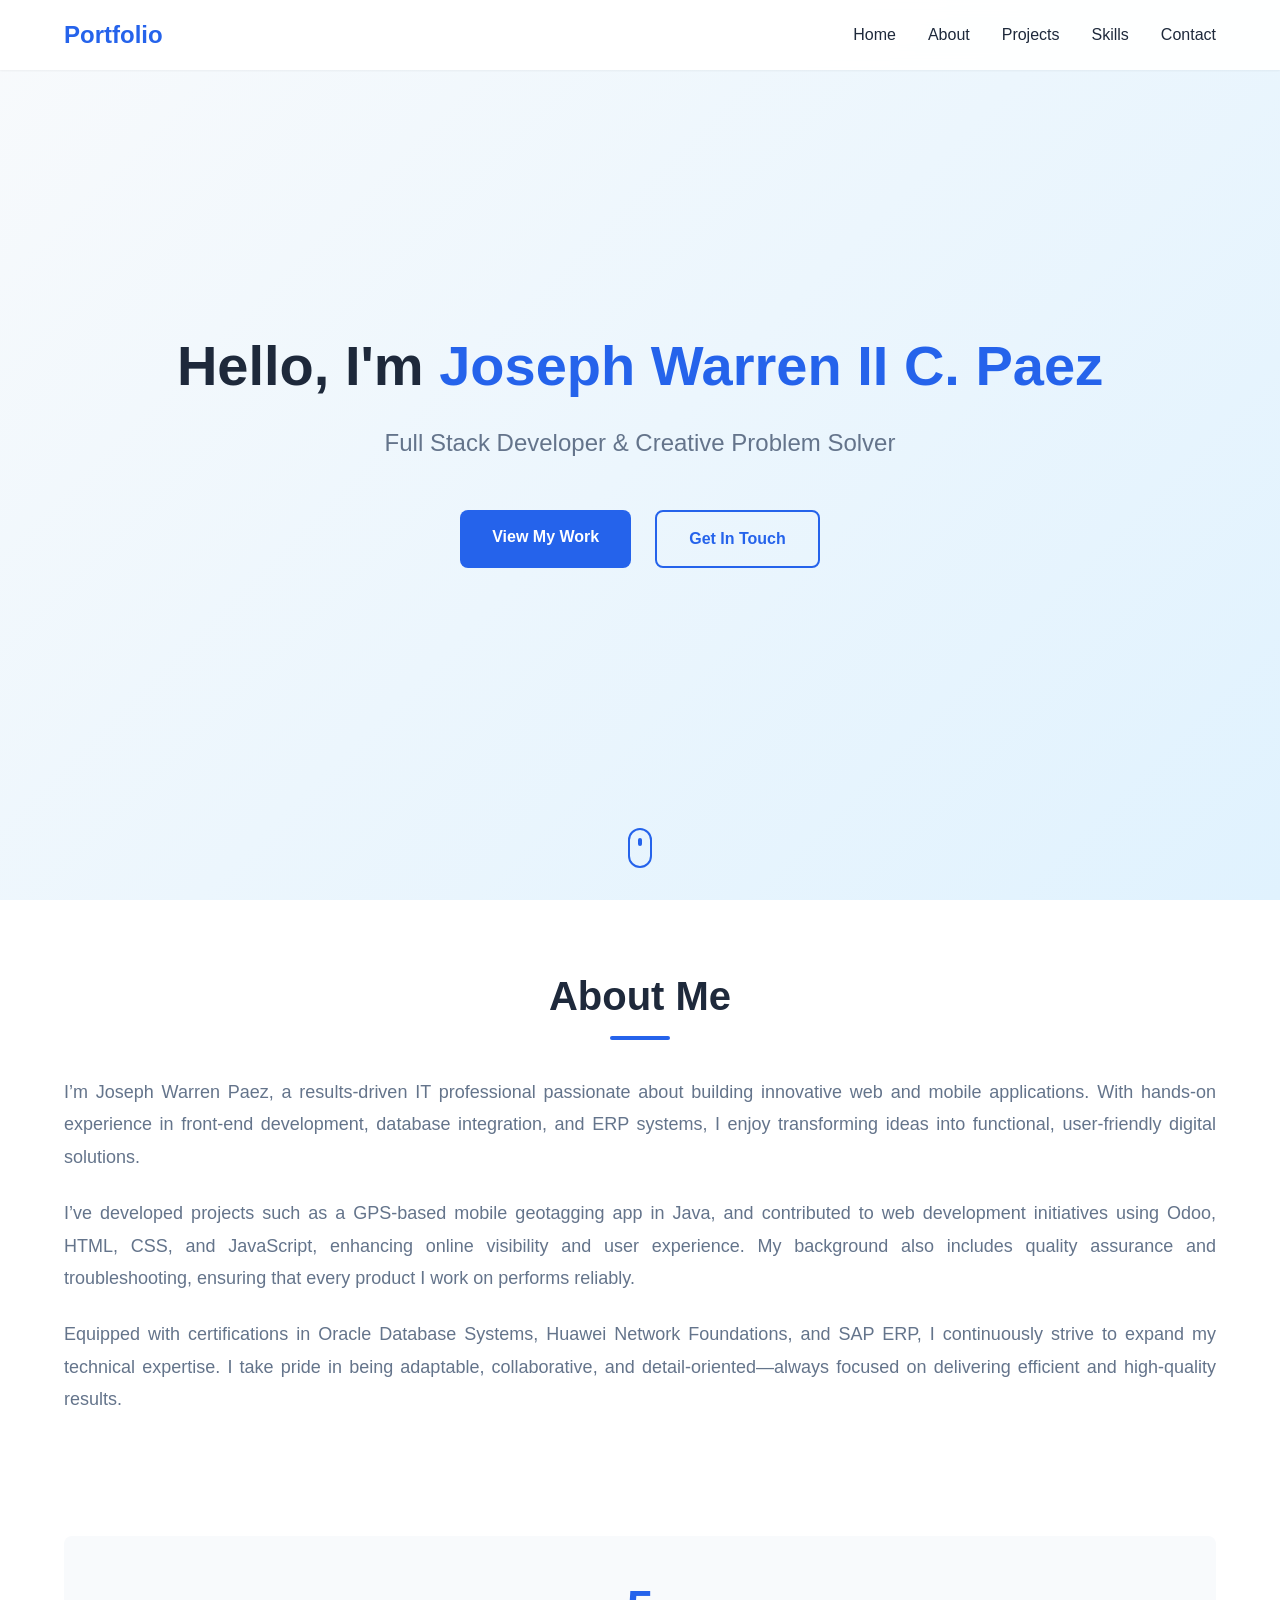
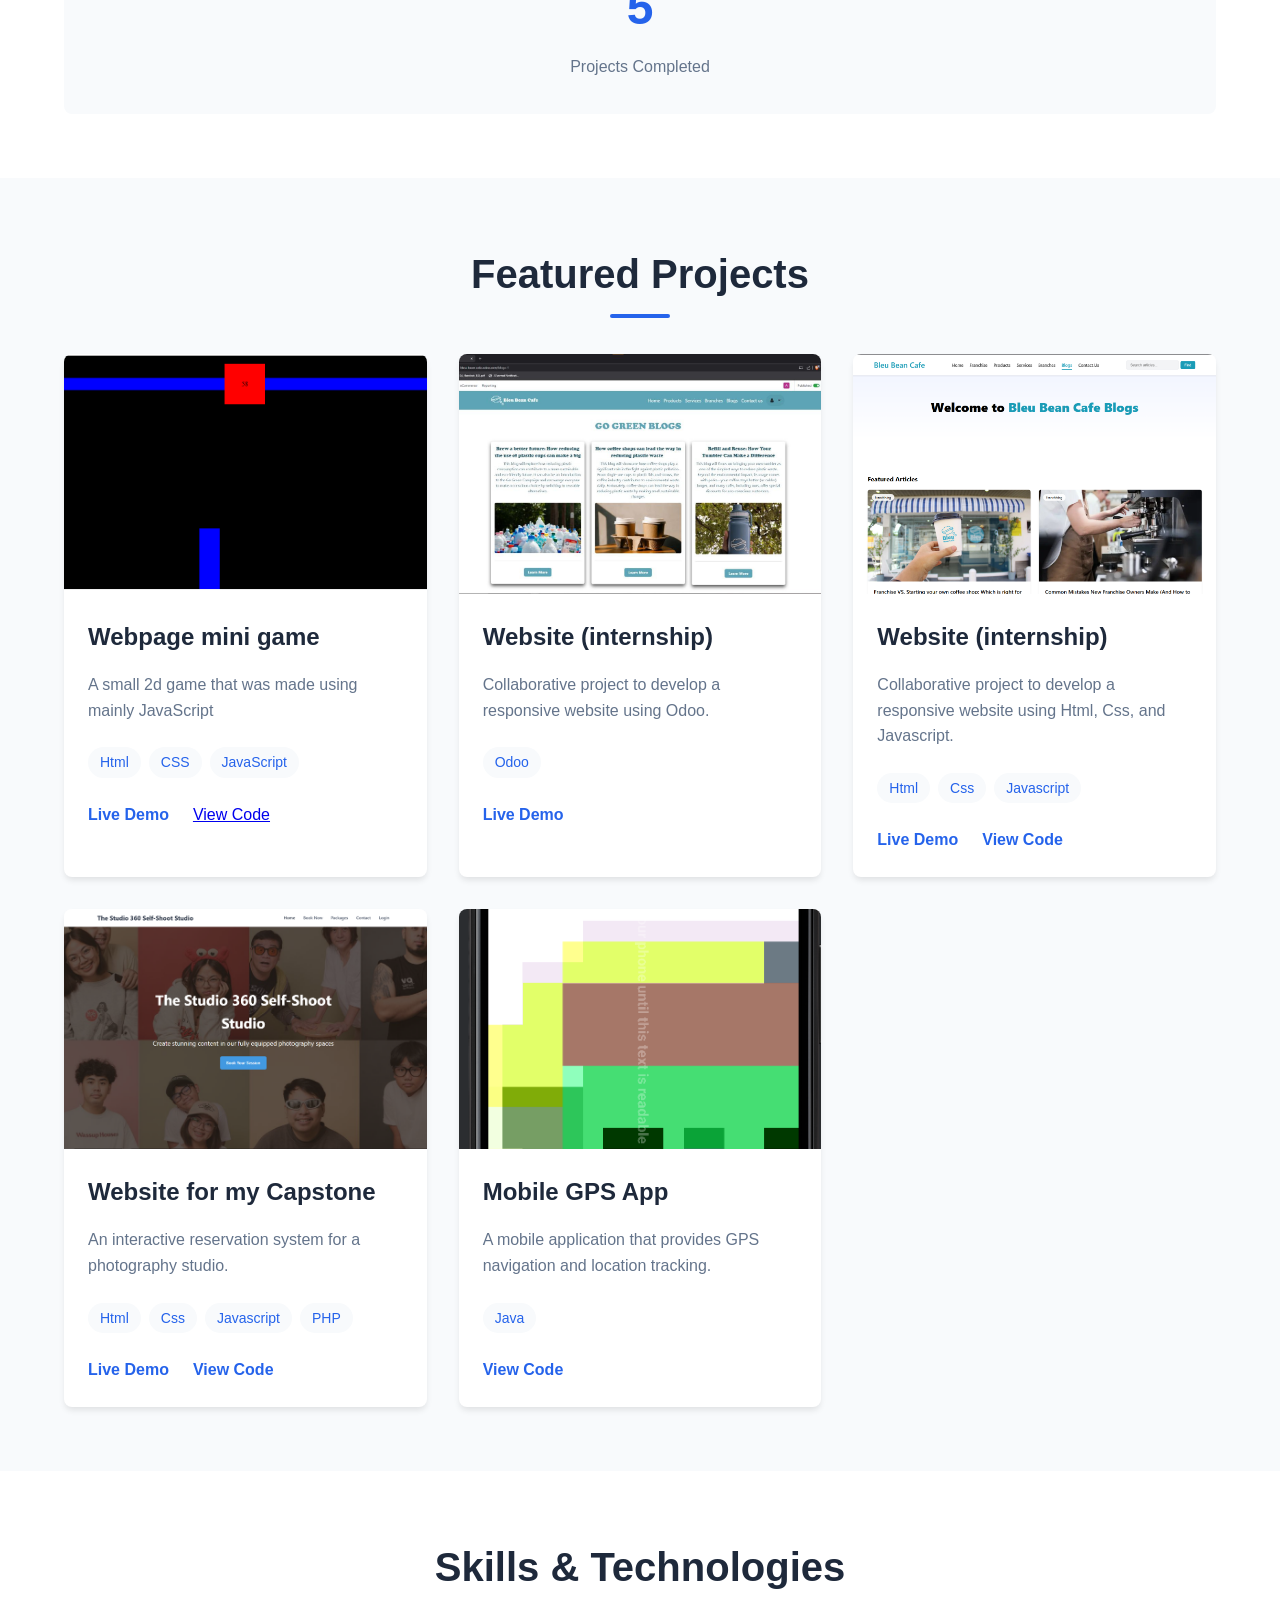
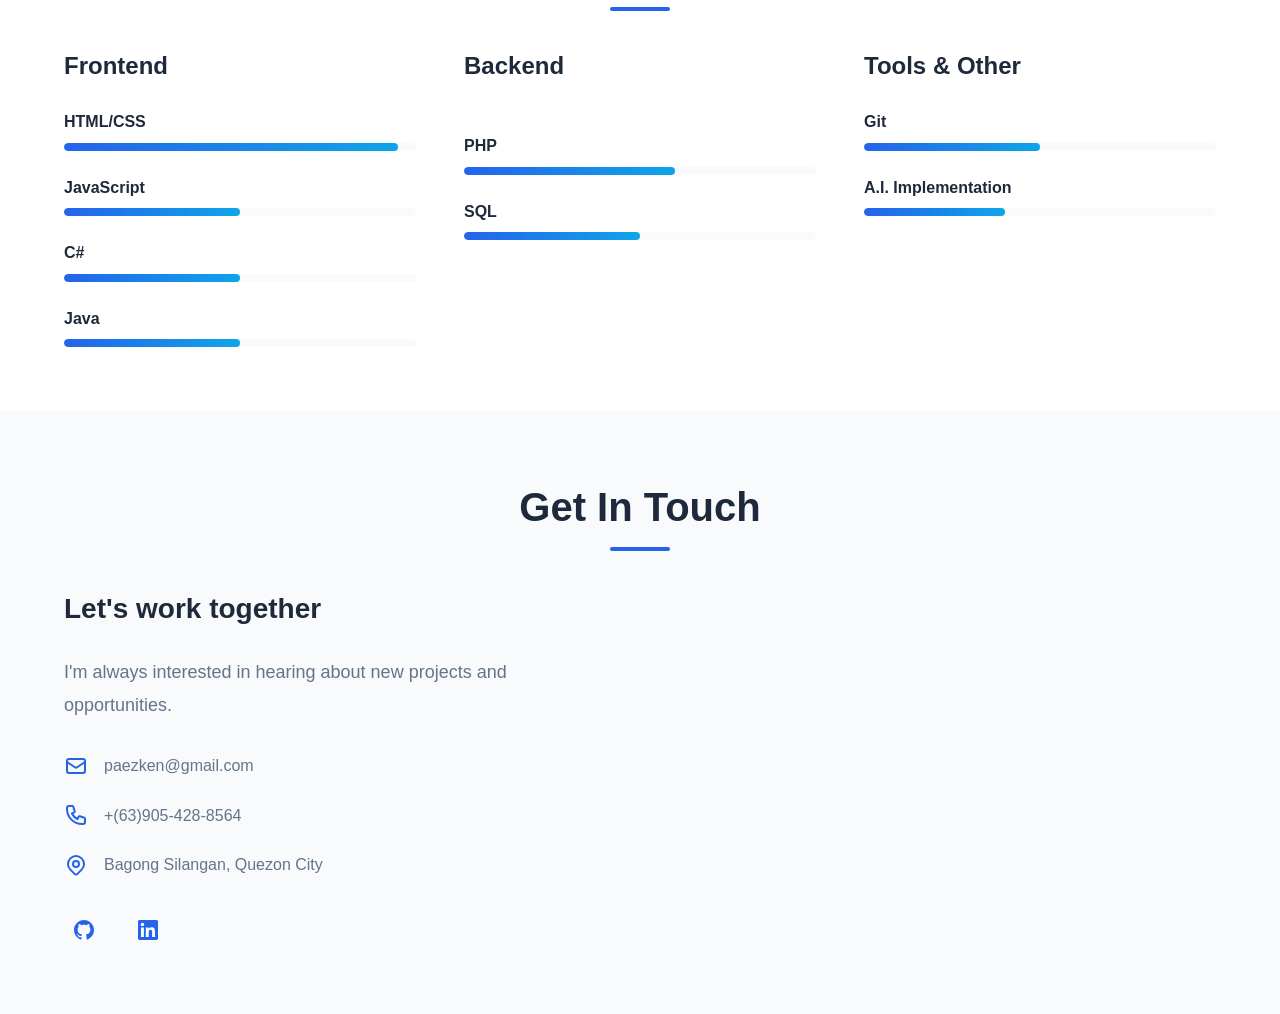
==== index.html @ 36d7f416 "Update index.html" ====
<!doctype html>
<html lang="en">
  <head>
    <meta charset="UTF-8" />
    <link rel="icon" type="image/svg+xml" href="/vite.svg" />
    <link rel="stylesheet" href="style.css" />
    <meta name="viewport" content="width=device-width, initial-scale=1.0" />
    <title>Professional Portfolio</title>
  </head>
  <body>
    <nav class="navbar">
      <div class="nav-container">
        <a href="#" class="logo">Portfolio</a>
        <ul class="nav-menu">
          <li><a href="#home" class="nav-link">Home</a></li>
          <li><a href="#about" class="nav-link">About</a></li>
          <li><a href="#projects" class="nav-link">Projects</a></li>
          <li><a href="#skills" class="nav-link">Skills</a></li>
          <li><a href="#contact" class="nav-link">Contact</a></li>
        </ul>
        <button class="hamburger" aria-label="Toggle menu">
          <span></span>
          <span></span>
          <span></span>
        </button>
      </div>
    </nav>

    <section id="home" class="hero">
      <div class="hero-content">
        <h1 class="hero-title">Hello, I'm <span class="highlight">Joseph Warren II C. Paez</span></h1>
        <p class="hero-subtitle">Full Stack Developer & Creative Problem Solver</p>
        <div class="hero-cta">
          <a href="#projects" class="btn btn-primary">View My Work</a>
          <a href="#contact" class="btn btn-secondary">Get In Touch</a>
        </div>
      </div>
      <div class="scroll-indicator">
        <div class="mouse"></div>
      </div>
    </section>

    <section id="about" class="about">
      <div class="container">
        <h2 class="section-title">About Me</h2>
        <div class="about-content">
          <div class="about-text">
            <p>I’m Joseph Warren Paez, a results-driven IT professional passionate about building innovative web and mobile applications. With hands-on experience in front-end development, database integration, and ERP systems, I enjoy transforming ideas into functional, user-friendly digital solutions.</p>
            <p>I’ve developed projects such as a GPS-based mobile geotagging app in Java, and contributed to web development initiatives using Odoo, HTML, CSS, and JavaScript, enhancing online visibility and user experience. My background also includes quality assurance and troubleshooting, ensuring that every product I work on performs reliably.</p>
            <p>Equipped with certifications in Oracle Database Systems, Huawei Network Foundations, and SAP ERP, I continuously strive to expand my technical expertise. I take pride in being adaptable, collaborative, and detail-oriented—always focused on delivering efficient and high-quality results.</p>
          </div>
          <div class="about-stats">
            <div class="stat-card">
              <h3 class="stat-number">5</h3>
              <p class="stat-label">Projects Completed</p>
            </div>
          </div>
        </div>
      </div>
    </section>

    <section id="projects" class="projects">
      <div class="container">
        <h2 class="section-title">Featured Projects</h2>
        <div class="projects-grid">
          <div class="project-card">
            <div class="project-image">
              <img src="Fighting game.png" alt="Fighting game" loading="lazy">
            </div>
            <div class="project-content">
              <h3>Webpage mini game</h3>
              <p>A small 2d game that was made using mainly JavaScript</p>
              <div class="project-tags">
                <span class="tag">Html</span>
                <span class="tag">CSS</span>
                <span class="tag">JavaScript</span>
              </div>
              <div class="project-links">
                <a href="Fighting-game/index.html" class="project-link">Live Demo</a>
                <a href="https://github.com/Kenpaez/Portfolio/tree/main/Fighting-game class="project-link">View Code</a>
              </div>
            </div>
          </div>

          <div class="project-card">
            <div class="project-image">
              <img src="Website(Odoo).jpg" alt="Odoo" loading="lazy">
            </div>
            <div class="project-content">
              <h3>Website (internship)</h3>
              <p>Collaborative project to develop a responsive website using Odoo.</p>
              <div class="project-tags">
                <span class="tag">Odoo</span>
              </div>
              <div class="project-links">
                <a href="https://www.bleubeancafe.com/" class="project-link">Live Demo</a>
              </div>
            </div>
          </div>

          <div class="project-card">
            <div class="project-image">
              <img src="Website(hardcoded).png" alt="hardcoded" loading="lazy">
            </div>
            <div class="project-content">
              <h3>Website (internship)</h3>
              <p>Collaborative project to develop a responsive website using Html, Css, and Javascript.</p>
              <div class="project-tags">
                <span class="tag">Html</span>
                <span class="tag">Css</span>
                <span class="tag">Javascript</span>
              </div>
              <div class="project-links">
                <a href="Internship/Blogs.html" class="project-link">Live Demo</a>
                <a href="https://github.com/Kenpaez/Portfolio/tree/main/Internship" class="project-link">View Code</a>
              </div>
            </div>
          </div>
           <div class="project-card">
            <div class="project-image">
              <img src="Thesis.png" alt="Thesis" loading="lazy">
            </div>
            <div class="project-content">
              <h3>Website for my Capstone</h3>
              <p>An interactive reservation system for a photography studio.</p>
              <div class="project-tags">
                <span class="tag">Html</span>
                <span class="tag">Css</span>
                <span class="tag">Javascript</span>
                <span class="tag">PHP</span>
              </div>
              <div class="project-links">
                <a href="http://localhost:8080/public/index.php" class="project-link">Live Demo</a>
                <a href="https://github.com/Kenpaez/The-Studio-360-Self-Shoot-Studio" class="project-link">View Code</a>
              </div>
            </div>
          </div>
          <div class="project-card">
            <div class="project-image">
              <img src="MobileGPS.png" alt="Mobile GPS" loading="lazy">
            </div>
            <div class="project-content">
              <h3>Mobile GPS App</h3>
              <p>A mobile application that provides GPS navigation and location tracking.</p>
              <div class="project-tags">
                <span class="tag">Java</span>
              </div>
              <div class="project-links">
                <a href="https://github.com/gabe69696969/UPDATED-PCA-GEOCAM" class="project-link">View Code</a>
              </div>
            </div>
          </div>
        </div>
      </div>
    </section>

    <section id="skills" class="skills">
      <div class="container">
        <h2 class="section-title">Skills & Technologies</h2>
        <div class="skills-grid">
          <div class="skill-category">
            <h3>Frontend</h3>
            <div class="skill-list">
              <div class="skill-item">
                <span class="skill-name">HTML/CSS</span>
                <div class="skill-bar">
                  <div class="skill-progress" data-progress="95"></div>
                </div>
              </div>
              <div class="skill-item">
                <span class="skill-name">JavaScript</span>
                <div class="skill-bar">
                  <div class="skill-progress" data-progress="50"></div>
                </div>
              </div>
              <div class="skill-item">
                <span class="skill-name">C#</span>
                <div class="skill-bar">
                  <div class="skill-progress" data-progress="50"></div>
                </div>
              </div>
                <div class="skill-item">
                <span class="skill-name">Java</span>
                <div class="skill-bar">
                  <div class="skill-progress" data-progress="50"></div>
                </div>
              </div>
            </div>
          </div>

          <div class="skill-category">
            <h3>Backend</h3>
            <div class="skill-list">
              <div class="skill-item">
              </div>
              <div class="skill-item">
                <span class="skill-name">PHP</span>
                <div class="skill-bar">
                  <div class="skill-progress" data-progress="60"></div>
                </div>
              </div>
              <div class="skill-item">
                <span class="skill-name">SQL</span>
                <div class="skill-bar">
                  <div class="skill-progress" data-progress="50"></div>
                </div>
              </div>
            </div>
          </div>

          <div class="skill-category">
            <h3>Tools & Other</h3>
            <div class="skill-list">
              <div class="skill-item">
                <span class="skill-name">Git</span>
                <div class="skill-bar">
                  <div class="skill-progress" data-progress="50"></div>
                </div>
              </div>
              <div class="skill-item">
                <span class="skill-name">A.I. Implementation</span>
                <div class="skill-bar">
                  <div class="skill-progress" data-progress="40"></div>
                </div>
              </div>     
              </div>
            </div>
          </div>
        </div>
      </div>
    </section>

    <section id="contact" class="contact">
      <div class="container">
        <h2 class="section-title">Get In Touch</h2>
        <div class="contact-content">
          <div class="contact-info">
            <h3>Let's work together</h3>
            <p>I'm always interested in hearing about new projects and opportunities.</p>
            <div class="contact-details">
              <div class="contact-item">
                <svg class="contact-icon" viewBox="0 0 24 24" fill="none" stroke="currentColor" stroke-width="2">
                  <path d="M3 8l7.89 5.26a2 2 0 002.22 0L21 8M5 19h14a2 2 0 002-2V7a2 2 0 00-2-2H5a2 2 0 00-2 2v10a2 2 0 002 2z"/>
                </svg>
                <span>paezken@gmail.com</span>
              </div>
              <div class="contact-item">
                <svg class="contact-icon" viewBox="0 0 24 24" fill="none" stroke="currentColor" stroke-width="2">
                  <path d="M3 5a2 2 0 012-2h3.28a1 1 0 01.948.684l1.498 4.493a1 1 0 01-.502 1.21l-2.257 1.13a11.042 11.042 0 005.516 5.516l1.13-2.257a1 1 0 011.21-.502l4.493 1.498a1 1 0 01.684.949V19a2 2 0 01-2 2h-1C9.716 21 3 14.284 3 6V5z"/>
                </svg>
                <span>+(63)905-428-8564</span>
              </div>
              <div class="contact-item">
                <svg class="contact-icon" viewBox="0 0 24 24" fill="none" stroke="currentColor" stroke-width="2">
                  <path d="M17.657 16.657L13.414 20.9a1.998 1.998 0 01-2.827 0l-4.244-4.243a8 8 0 1111.314 0z"/>
                  <path d="M15 11a3 3 0 11-6 0 3 3 0 016 0z"/>
                </svg>
                <span>Bagong Silangan, Quezon City</span>
              </div>
            </div>
            <div class="social-links">
              <a href="https://github.com/Kenpaez" class="social-link" aria-label="GitHub">
                <svg viewBox="0 0 24 24" fill="currentColor">
                  <path d="M12 0c-6.626 0-12 5.373-12 12 0 5.302 3.438 9.8 8.207 11.387.599.111.793-.261.793-.577v-2.234c-3.338.726-4.033-1.416-4.033-1.416-.546-1.387-1.333-1.756-1.333-1.756-1.089-.745.083-.729.083-.729 1.205.084 1.839 1.237 1.839 1.237 1.07 1.834 2.807 1.304 3.492.997.107-.775.418-1.305.762-1.604-2.665-.305-5.467-1.334-5.467-5.931 0-1.311.469-2.381 1.236-3.221-.124-.303-.535-1.524.117-3.176 0 0 1.008-.322 3.301 1.23.957-.266 1.983-.399 3.003-.404 1.02.005 2.047.138 3.006.404 2.291-1.552 3.297-1.23 3.297-1.23.653 1.653.242 2.874.118 3.176.77.84 1.235 1.911 1.235 3.221 0 4.609-2.807 5.624-5.479 5.921.43.372.823 1.102.823 2.222v3.293c0 .319.192.694.801.576 4.765-1.589 8.199-6.086 8.199-11.386 0-6.627-5.373-12-12-12z"/>
                </svg>
              </a>
              <a href="https://www.linkedin.com/in/paez-ken-bb496b2b0/" class="social-link" aria-label="LinkedIn">
                <svg viewBox="0 0 24 24" fill="currentColor">
                  <path d="M20.447 20.452h-3.554v-5.569c0-1.328-.027-3.037-1.852-3.037-1.853 0-2.136 1.445-2.136 2.939v5.667H9.351V9h3.414v1.561h.046c.477-.9 1.637-1.85 3.37-1.85 3.601 0 4.267 2.37 4.267 5.455v6.286zM5.337 7.433c-1.144 0-2.063-.926-2.063-2.065 0-1.138.92-2.063 2.063-2.063 1.14 0 2.064.925 2.064 2.063 0 1.139-.925 2.065-2.064 2.065zm1.782 13.019H3.555V9h3.564v11.452zM22.225 0H1.771C.792 0 0 .774 0 1.729v20.542C0 23.227.792 24 1.771 24h20.451C23.2 24 24 23.227 24 22.271V1.729C24 .774 23.2 0 22.222 0h.003z"/>
                </svg>
              </a>

            </div>
          </div>

        </div>
      </div>
    </section>
    <script src="main.js"></script>
  </body>
</html>
---- style.css ----
* {
  margin: 0;
  padding: 0;
  box-sizing: border-box;
}

:root {
  --primary-color: #2563eb;
  --primary-dark: #1e40af;
  --secondary-color: #64748b;
  --accent-color: #0ea5e9;
  --text-dark: #1e293b;
  --text-light: #64748b;
  --bg-light: #f8fafc;
  --bg-white: #ffffff;
  --border-color: #e2e8f0;
  --success-color: #10b981;
  --spacing-xs: 8px;
  --spacing-sm: 16px;
  --spacing-md: 24px;
  --spacing-lg: 32px;
  --spacing-xl: 48px;
  --spacing-2xl: 64px;
  --border-radius: 8px;
  --shadow-sm: 0 1px 2px 0 rgba(0, 0, 0, 0.05);
  --shadow-md: 0 4px 6px -1px rgba(0, 0, 0, 0.1);
  --shadow-lg: 0 10px 15px -3px rgba(0, 0, 0, 0.1);
  --shadow-xl: 0 20px 25px -5px rgba(0, 0, 0, 0.1);
  --transition: all 0.3s ease;
}

body {
  font-family: -apple-system, BlinkMacSystemFont, 'Segoe UI', 'Roboto', 'Oxygen', 'Ubuntu', 'Cantarell', sans-serif;
  line-height: 1.6;
  color: var(--text-dark);
  background-color: var(--bg-white);
}

html {
  scroll-behavior: smooth;
}

.container {
  max-width: 1200px;
  margin: 0 auto;
  padding: 0 var(--spacing-md);
}

.navbar {
  position: fixed;
  top: 0;
  left: 0;
  right: 0;
  background-color: rgba(255, 255, 255, 0.95);
  backdrop-filter: blur(10px);
  box-shadow: var(--shadow-sm);
  z-index: 1000;
  transition: var(--transition);
}

.navbar.scrolled {
  box-shadow: var(--shadow-md);
}

.nav-container {
  max-width: 1200px;
  margin: 0 auto;
  padding: var(--spacing-sm) var(--spacing-md);
  display: flex;
  justify-content: space-between;
  align-items: center;
}

.logo {
  font-size: 1.5rem;
  font-weight: 700;
  color: var(--primary-color);
  text-decoration: none;
}

.nav-menu {
  display: flex;
  list-style: none;
  gap: var(--spacing-lg);
}

.nav-link {
  color: var(--text-dark);
  text-decoration: none;
  font-weight: 500;
  transition: var(--transition);
  position: relative;
}

.nav-link::after {
  content: '';
  position: absolute;
  bottom: -4px;
  left: 0;
  width: 0;
  height: 2px;
  background-color: var(--primary-color);
  transition: var(--transition);
}

.nav-link:hover::after {
  width: 100%;
}

.nav-link:hover {
  color: var(--primary-color);
}

.hamburger {
  display: none;
  flex-direction: column;
  background: none;
  border: none;
  cursor: pointer;
  padding: var(--spacing-xs);
}

.hamburger span {
  width: 25px;
  height: 3px;
  background-color: var(--text-dark);
  margin: 3px 0;
  transition: var(--transition);
}

.hero {
  min-height: 100vh;
  display: flex;
  flex-direction: column;
  justify-content: center;
  align-items: center;
  padding: var(--spacing-2xl) var(--spacing-md);
  background: linear-gradient(135deg, #f8fafc 0%, #e0f2fe 100%);
  position: relative;
}

.hero-content {
  text-align: center;
  animation: fadeInUp 1s ease-out;
}

.hero-title {
  font-size: 3.5rem;
  font-weight: 700;
  color: var(--text-dark);
  margin-bottom: var(--spacing-md);
  line-height: 1.2;
}

.highlight {
  color: var(--primary-color);
  position: relative;
}

.hero-subtitle {
  font-size: 1.5rem;
  color: var(--text-light);
  margin-bottom: var(--spacing-xl);
  font-weight: 400;
}

.hero-cta {
  display: flex;
  gap: var(--spacing-md);
  justify-content: center;
  flex-wrap: wrap;
}

.btn {
  padding: 14px 32px;
  border-radius: var(--border-radius);
  text-decoration: none;
  font-weight: 600;
  transition: var(--transition);
  display: inline-block;
  border: none;
  cursor: pointer;
  font-size: 1rem;
}

.btn-primary {
  background-color: var(--primary-color);
  color: white;
}

.btn-primary:hover {
  background-color: var(--primary-dark);
  transform: translateY(-2px);
  box-shadow: var(--shadow-lg);
}

.btn-secondary {
  background-color: transparent;
  color: var(--primary-color);
  border: 2px solid var(--primary-color);
}

.btn-secondary:hover {
  background-color: var(--primary-color);
  color: white;
  transform: translateY(-2px);
}

.scroll-indicator {
  position: absolute;
  bottom: var(--spacing-lg);
  left: 50%;
  transform: translateX(-50%);
  animation: bounce 2s infinite;
}

.mouse {
  width: 24px;
  height: 40px;
  border: 2px solid var(--primary-color);
  border-radius: 20px;
  position: relative;
}

.mouse::before {
  content: '';
  position: absolute;
  width: 4px;
  height: 8px;
  background-color: var(--primary-color);
  border-radius: 2px;
  top: 8px;
  left: 50%;
  transform: translateX(-50%);
  animation: scroll 2s infinite;
}

.section-title {
  font-size: 2.5rem;
  font-weight: 700;
  text-align: center;
  margin-bottom: var(--spacing-xl);
  color: var(--text-dark);
  position: relative;
}

.section-title::after {
  content: '';
  position: absolute;
  bottom: -12px;
  left: 50%;
  transform: translateX(-50%);
  width: 60px;
  height: 4px;
  background-color: var(--primary-color);
  border-radius: 2px;
}

.about {
  padding: var(--spacing-2xl) 0;
  background-color: var(--bg-white);
}

.about-content {
  display: grid;
  gap: var(--spacing-xl);
}

.about-text p {
    text-align: justify;
  font-size: 1.125rem;
  line-height: 1.8;
  color: var(--text-light);
  margin-bottom: var(--spacing-md);
}

.about-stats {
  display: grid;
  grid-template-columns: repeat(auto-fit, minmax(200px, 1fr));
  gap: var(--spacing-md);
  margin-top: var(--spacing-xl);
}

.stat-card {
  background-color: var(--bg-light);
  padding: var(--spacing-lg);
  border-radius: var(--border-radius);
  text-align: center;
  transition: var(--transition);
  border: 2px solid transparent;
}

.stat-card:hover {
  transform: translateY(-4px);
  border-color: var(--primary-color);
  box-shadow: var(--shadow-md);
}

.stat-number {
  font-size: 3rem;
  font-weight: 700;
  color: var(--primary-color);
  margin-bottom: var(--spacing-xs);
}

.stat-label {
  color: var(--text-light);
  font-size: 1rem;
}

.projects {
  padding: var(--spacing-2xl) 0;
  background-color: var(--bg-light);
}

.projects-grid {
  display: grid;
  grid-template-columns: repeat(auto-fit, minmax(320px, 1fr));
  gap: var(--spacing-lg);
}

.project-card {
  background-color: var(--bg-white);
  border-radius: var(--border-radius);
  overflow: hidden;
  box-shadow: var(--shadow-md);
  transition: var(--transition);
}

.project-card:hover {
  transform: translateY(-8px);
  box-shadow: var(--shadow-xl);
}

.project-image {
  width: 100%;
  height: 240px;
  overflow: hidden;
}

.project-image img {
  width: 100%;
  height: 100%;
  object-fit: cover;
  transition: var(--transition);
}

.project-card:hover .project-image img {
  transform: scale(1.1);
}

.project-content {
  padding: var(--spacing-md);
}

.project-content h3 {
  font-size: 1.5rem;
  margin-bottom: var(--spacing-sm);
  color: var(--text-dark);
}

.project-content p {
  color: var(--text-light);
  margin-bottom: var(--spacing-md);
  line-height: 1.6;
}

.project-tags {
  display: flex;
  flex-wrap: wrap;
  gap: var(--spacing-xs);
  margin-bottom: var(--spacing-md);
}

.tag {
  background-color: var(--bg-light);
  color: var(--primary-color);
  padding: 4px 12px;
  border-radius: 16px;
  font-size: 0.875rem;
  font-weight: 500;
}

.project-links {
  display: flex;
  gap: var(--spacing-md);
}

.project-link {
  color: var(--primary-color);
  text-decoration: none;
  font-weight: 600;
  transition: var(--transition);
}

.project-link:hover {
  color: var(--primary-dark);
  text-decoration: underline;
}

.skills {
  padding: var(--spacing-2xl) 0;
  background-color: var(--bg-white);
}

.skills-grid {
  display: grid;
  grid-template-columns: repeat(auto-fit, minmax(300px, 1fr));
  gap: var(--spacing-xl);
}

.skill-category h3 {
  font-size: 1.5rem;
  margin-bottom: var(--spacing-md);
  color: var(--text-dark);
}

.skill-list {
  display: flex;
  flex-direction: column;
  gap: var(--spacing-md);
}

.skill-item {
  display: flex;
  flex-direction: column;
  gap: var(--spacing-xs);
}

.skill-name {
  font-weight: 600;
  color: var(--text-dark);
}

.skill-bar {
  height: 8px;
  background-color: var(--bg-light);
  border-radius: 4px;
  overflow: hidden;
}

.skill-progress {
  height: 100%;
  background: linear-gradient(90deg, var(--primary-color), var(--accent-color));
  border-radius: 4px;
  transition: width 1s ease-out;
  width: 0;
}

.skill-progress.animated {
  width: var(--progress-width);
}

.contact {
  padding: var(--spacing-2xl) 0;
  background-color: var(--bg-light);
}

.contact-content {
  display: grid;
  grid-template-columns: 1fr 1fr;
  gap: var(--spacing-xl);
  margin-top: var(--spacing-xl);
}

.contact-info h3 {
  font-size: 1.75rem;
  margin-bottom: var(--spacing-md);
  color: var(--text-dark);
}

.contact-info p {
  color: var(--text-light);
  margin-bottom: var(--spacing-lg);
  font-size: 1.125rem;
  line-height: 1.8;
}

.contact-details {
  display: flex;
  flex-direction: column;
  gap: var(--spacing-md);
  margin-bottom: var(--spacing-lg);
}

.contact-item {
  display: flex;
  align-items: center;
  gap: var(--spacing-sm);
  color: var(--text-light);
}

.contact-icon {
  width: 24px;
  height: 24px;
  color: var(--primary-color);
}

.social-links {
  display: flex;
  gap: var(--spacing-md);
}

.social-link {
  width: 40px;
  height: 40px;
  display: flex;
  align-items: center;
  justify-content: center;
  background-color: var(--bg-light);
  border-radius: 50%;
  color: var(--primary-color);
  transition: var(--transition);
}

.social-link:hover {
  background-color: var(--primary-color);
  color: white;
  transform: translateY(-4px);
}

.social-link svg {
  width: 20px;
  height: 20px;
}

.contact-form {
  display: flex;
  flex-direction: column;
  gap: var(--spacing-md);
}

.form-group {
  display: flex;
  flex-direction: column;
}

.contact-form input,
.contact-form textarea {
  padding: 14px;
  border: 2px solid var(--border-color);
  border-radius: var(--border-radius);
  font-size: 1rem;
  font-family: inherit;
  transition: var(--transition);
}

.contact-form input:focus,
.contact-form textarea:focus {
  outline: none;
  border-color: var(--primary-color);
}

.contact-form textarea {
  resize: vertical;
}

.footer {
  background-color: var(--text-dark);
  color: white;
  padding: var(--spacing-lg) 0;
  text-align: center;
}

@keyframes fadeInUp {
  from {
    opacity: 0;
    transform: translateY(30px);
  }
  to {
    opacity: 1;
    transform: translateY(0);
  }
}

@keyframes bounce {
  0%, 20%, 50%, 80%, 100% {
    transform: translateX(-50%) translateY(0);
  }
  40% {
    transform: translateX(-50%) translateY(-10px);
  }
  60% {
    transform: translateX(-50%) translateY(-5px);
  }
}

@keyframes scroll {
  0% {
    opacity: 1;
    transform: translateX(-50%) translateY(0);
  }
  100% {
    opacity: 0;
    transform: translateX(-50%) translateY(16px);
  }
}

@media (max-width: 768px) {
  .hamburger {
    display: flex;
  }

  .nav-menu {
    position: fixed;
    left: -100%;
    top: 70px;
    flex-direction: column;
    background-color: white;
    width: 100%;
    text-align: center;
    transition: 0.3s;
    box-shadow: var(--shadow-lg);
    padding: var(--spacing-md) 0;
  }

  .nav-menu.active {
    left: 0;
  }

  .hamburger.active span:nth-child(2) {
    opacity: 0;
  }

  .hamburger.active span:nth-child(1) {
    transform: translateY(9px) rotate(45deg);
  }

  .hamburger.active span:nth-child(3) {
    transform: translateY(-9px) rotate(-45deg);
  }

  .hero-title {
    font-size: 2.5rem;
  }

  .hero-subtitle {
    font-size: 1.25rem;
  }

  .section-title {
    font-size: 2rem;
  }

  .contact-content {
    grid-template-columns: 1fr;
  }

  .projects-grid {
    grid-template-columns: 1fr;
  }

  .skills-grid {
    grid-template-columns: 1fr;
  }
}
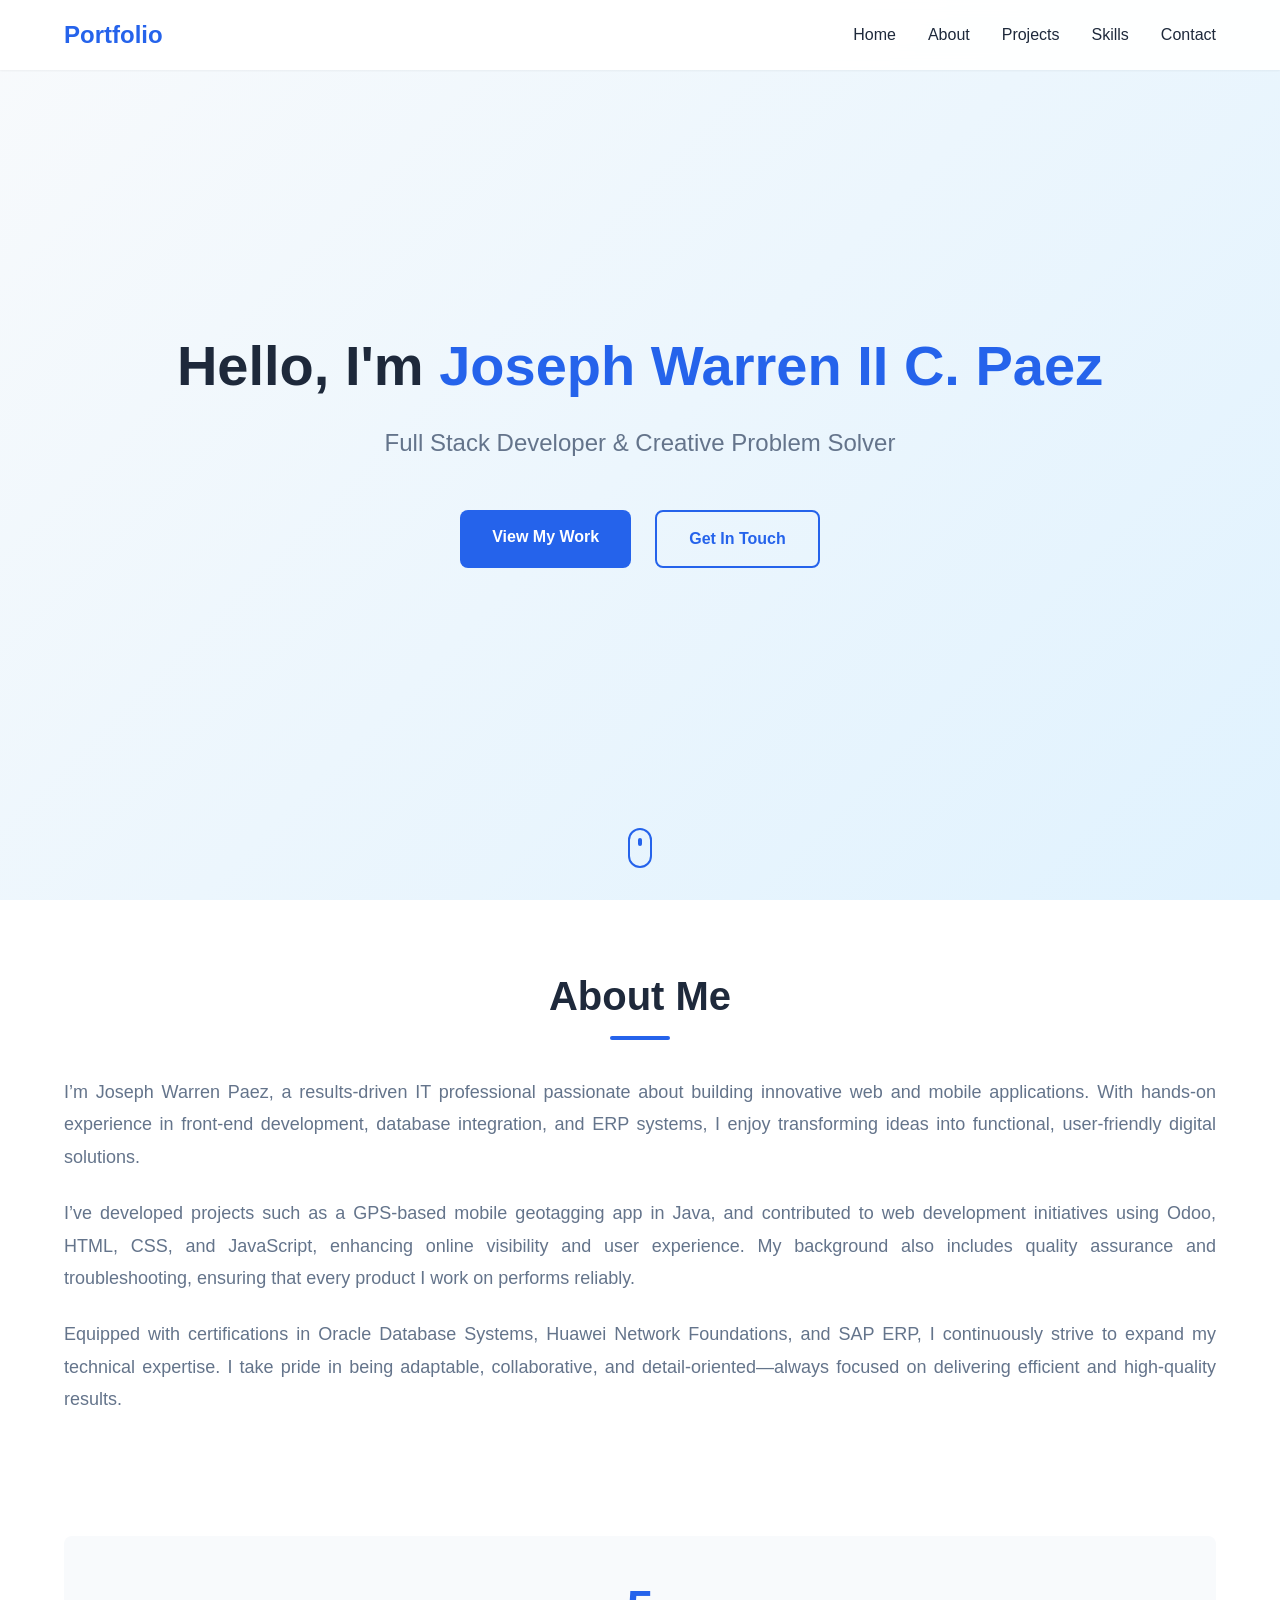
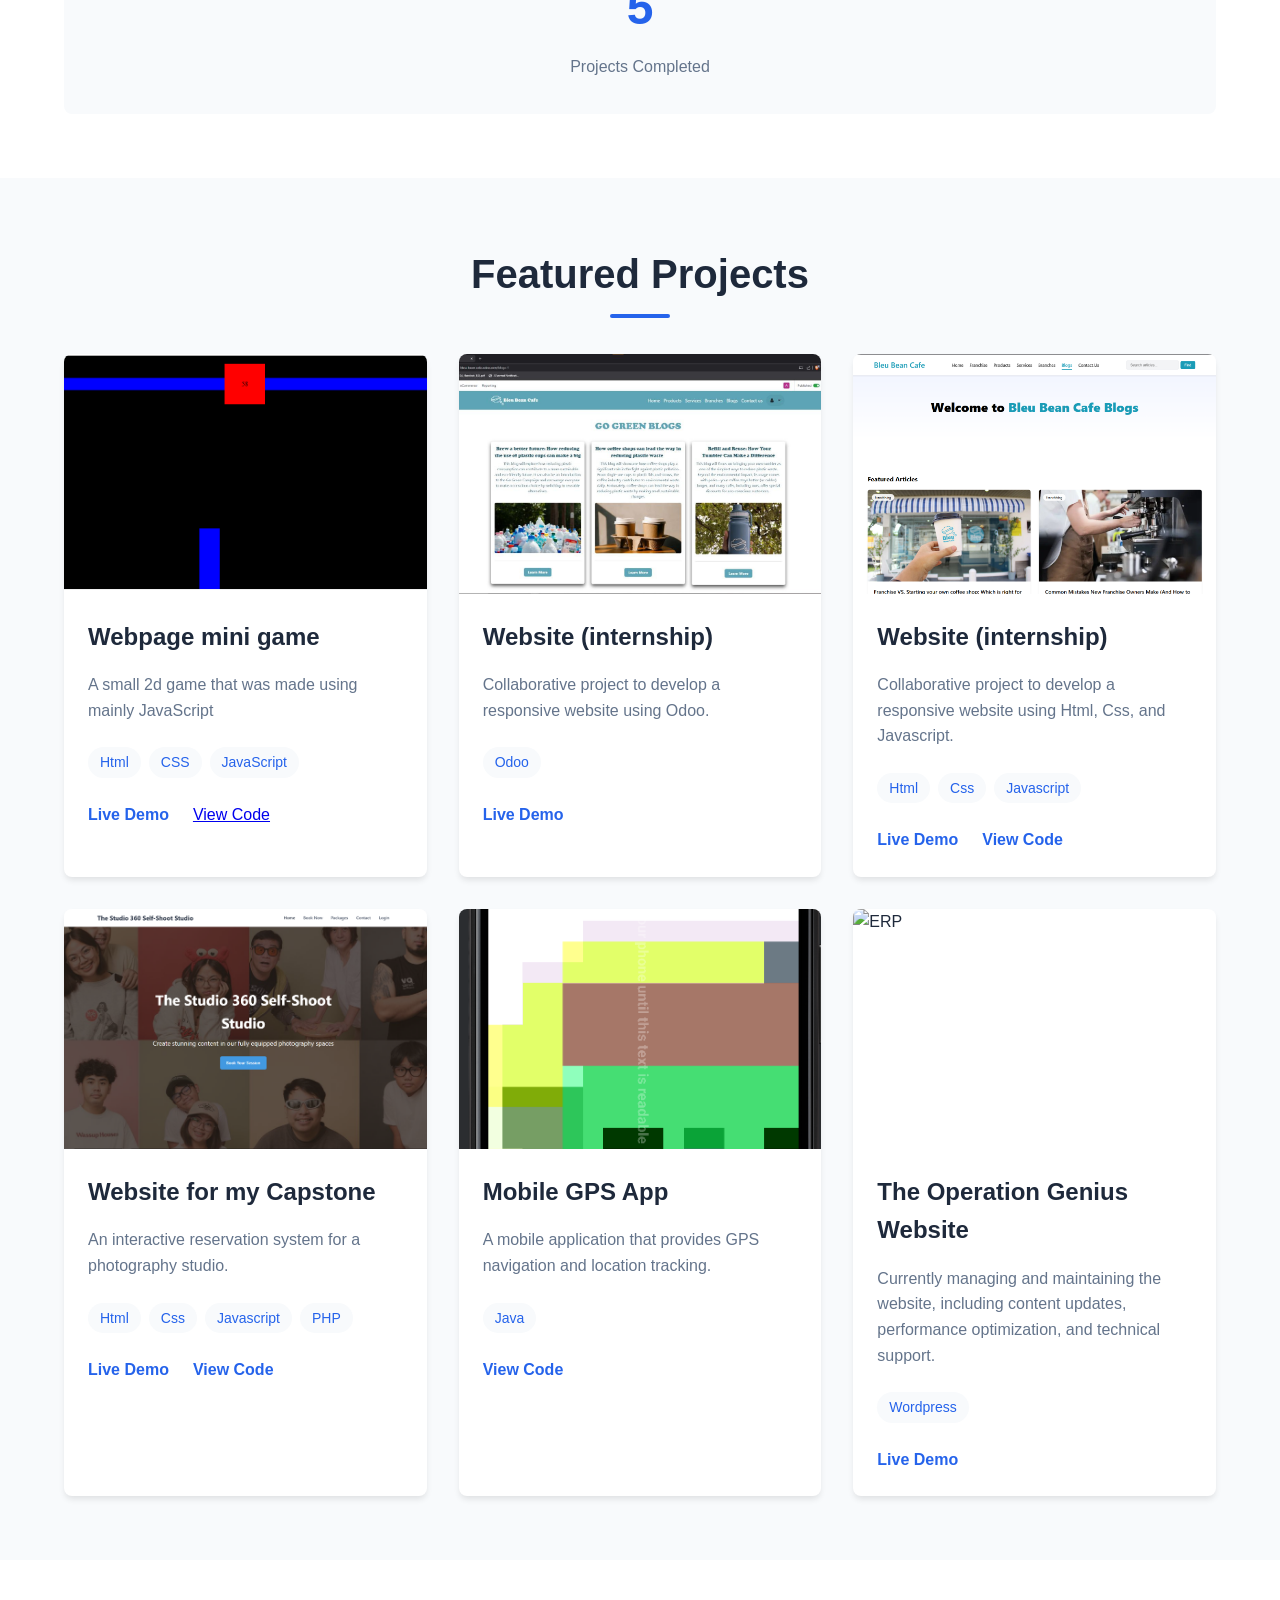
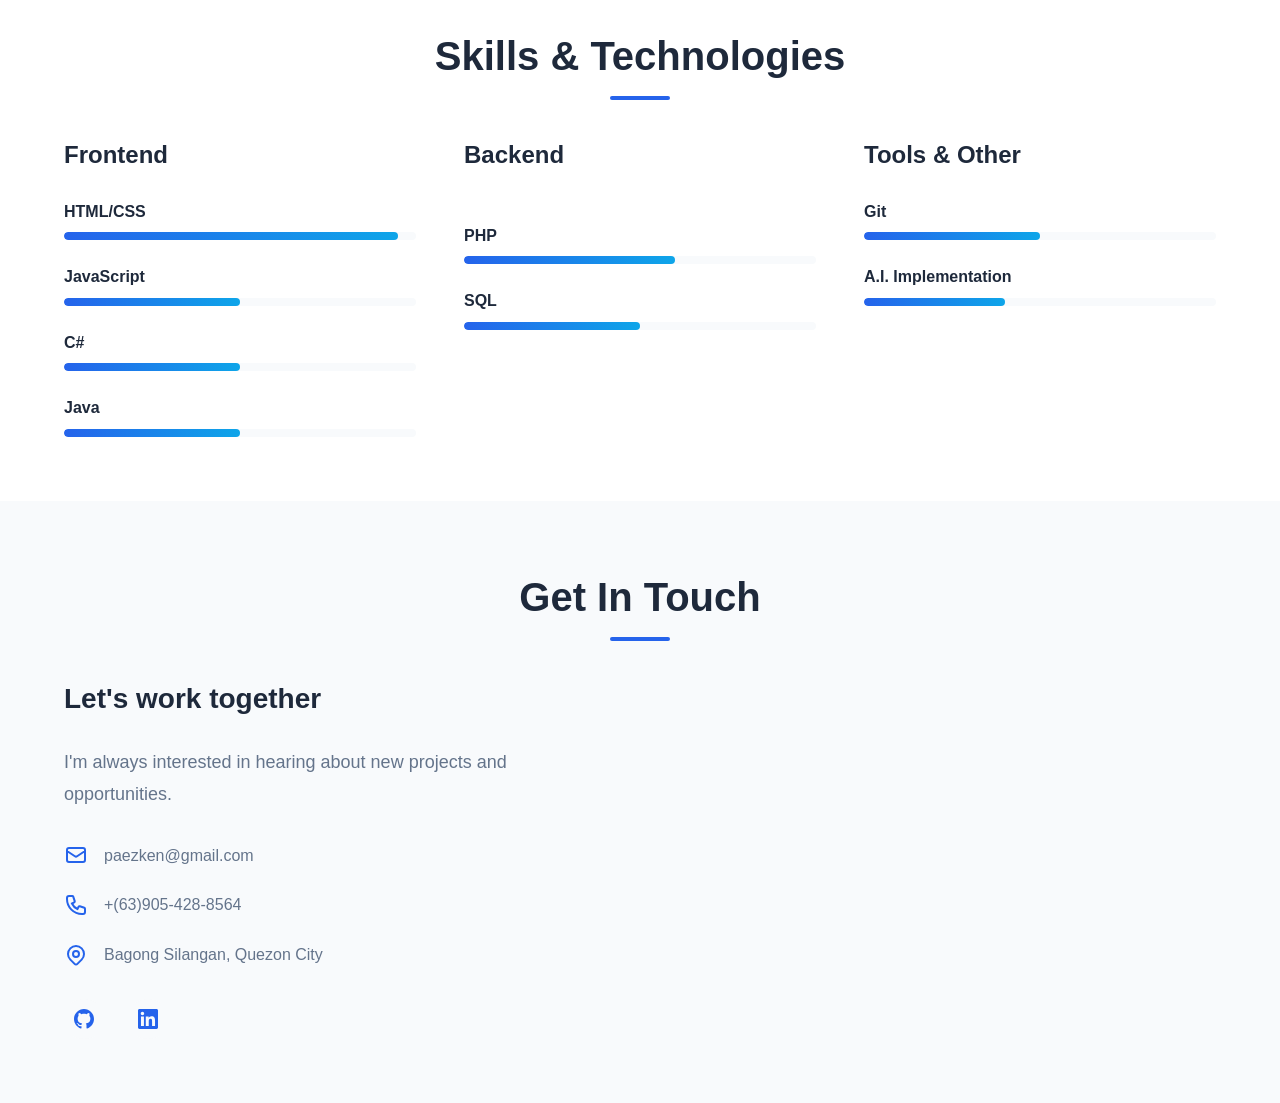
==== commit 4ee13bf5: "Input OperationGenius" ====
--- a/index.html
+++ b/index.html
@@ -150,6 +150,21 @@
               </div>
             </div>
           </div>
+          <div class="project-card">
+            <div class="project-image">
+              <img src="ERP.png" alt="ERP" loading="lazy">
+            </div>
+            <div class="project-content">
+              <h3>The Operation Genius Website</h3>
+              <p>Currently managing and maintaining the website, including content updates, performance optimization, and technical support.</p>
+              <div class="project-tags">
+                <span class="tag">Wordpress</span>
+              </div>
+              <div class="project-links">
+                <a href="https://operationsgenius.net/" class="project-link">Live Demo</a>
+              </div>
+            </div>
+          </div>
         </div>
       </div>
     </section>
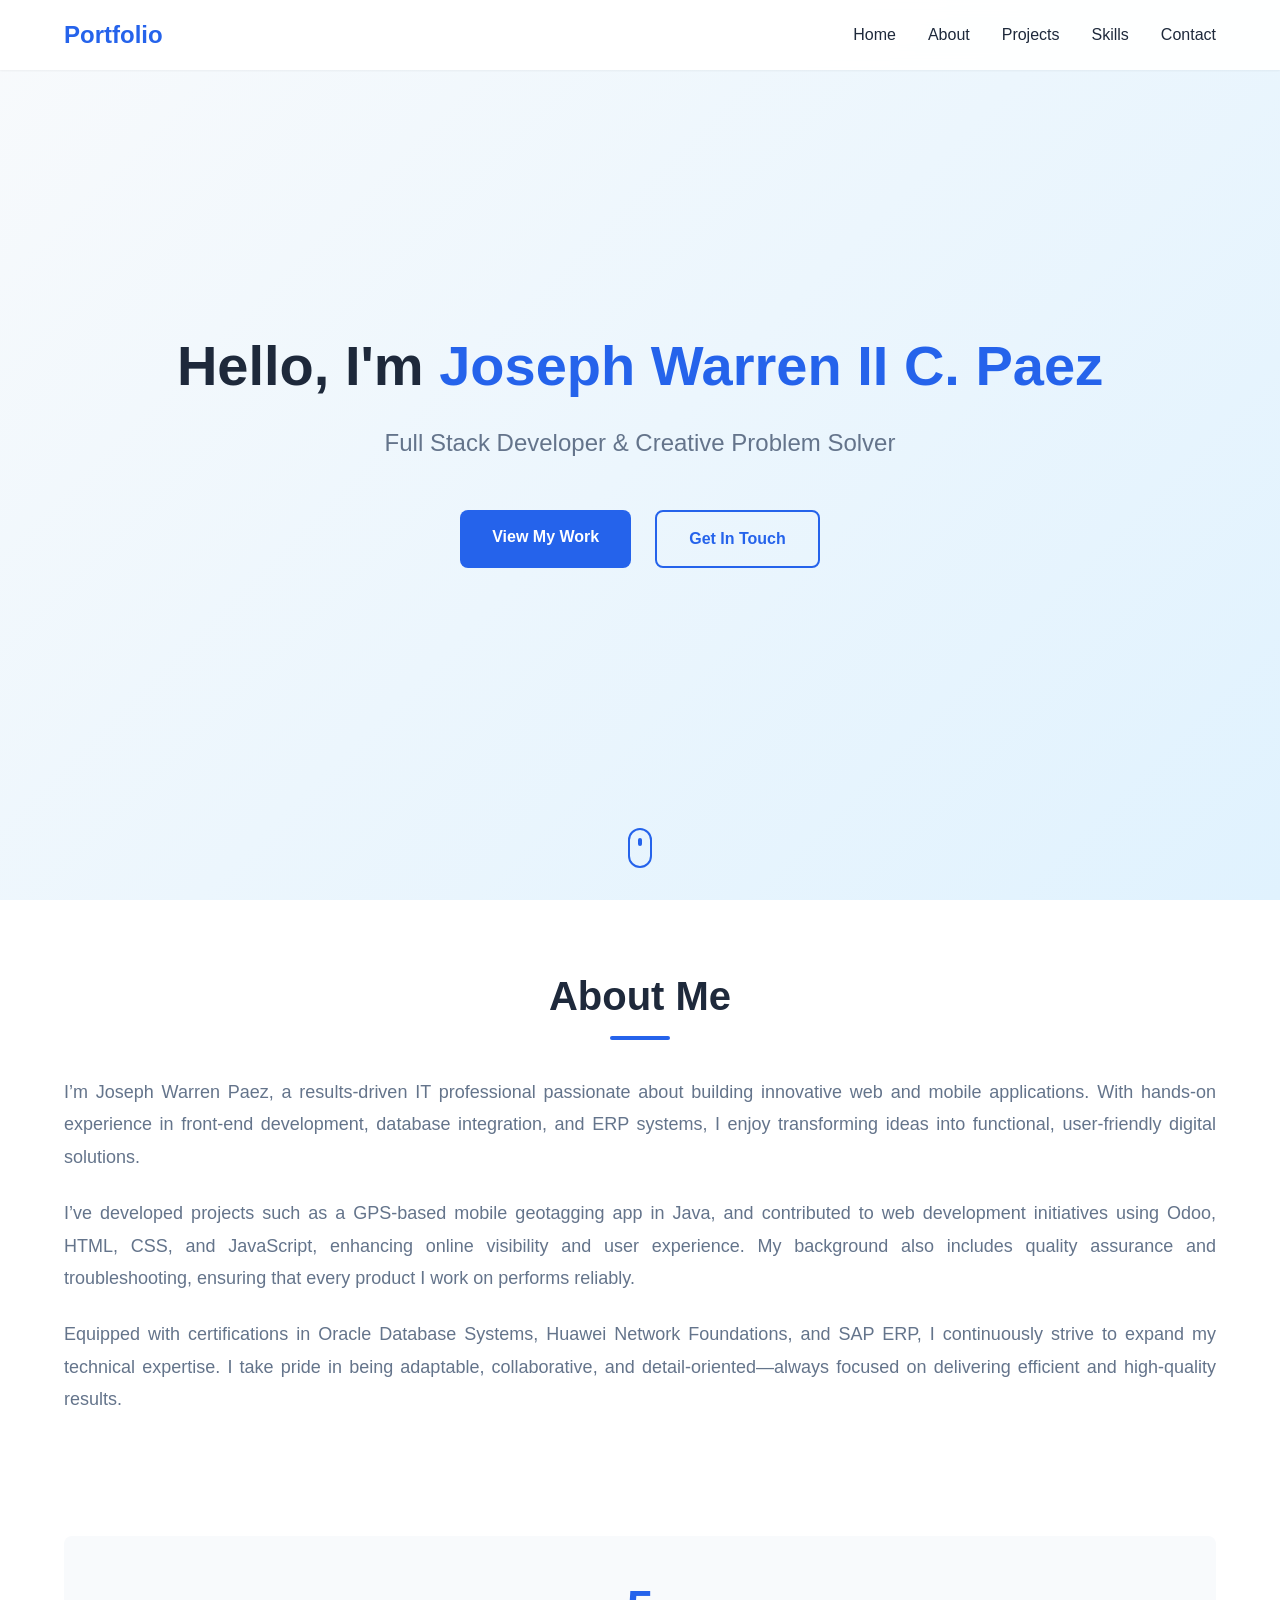
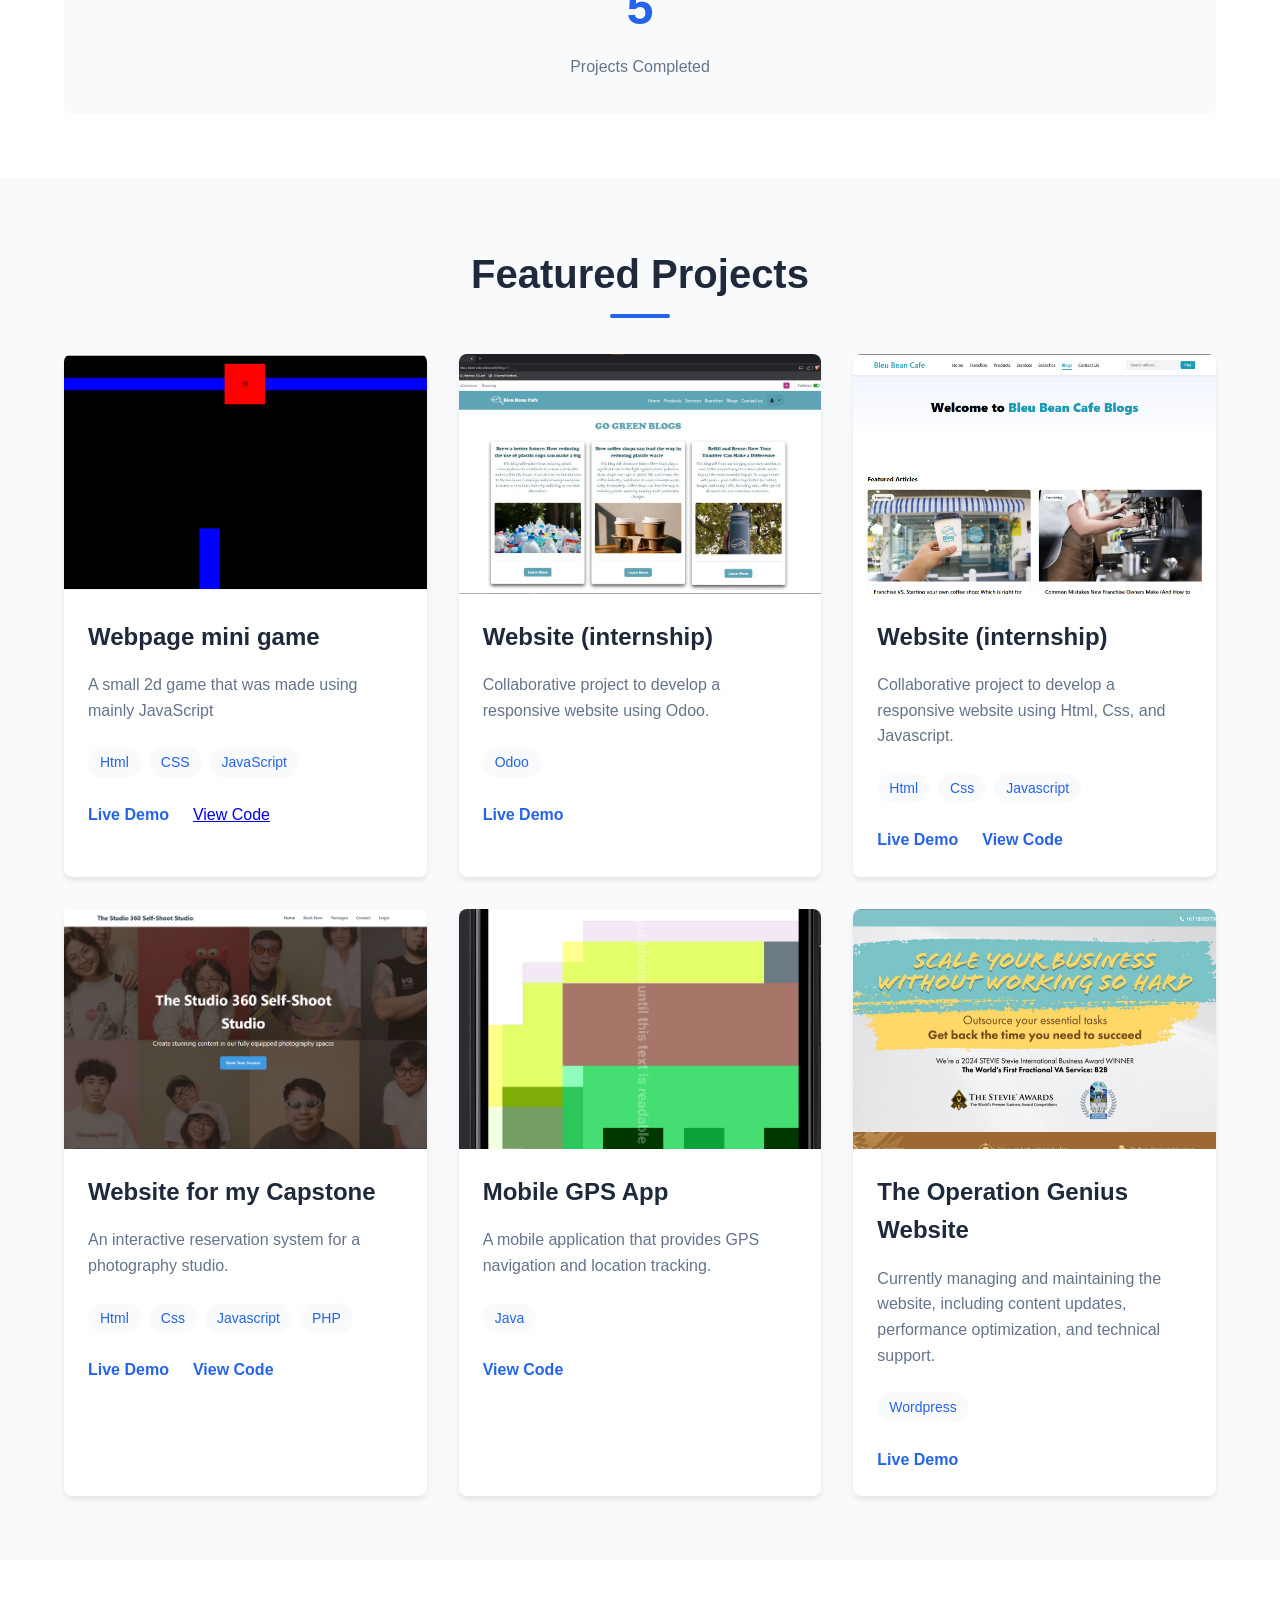
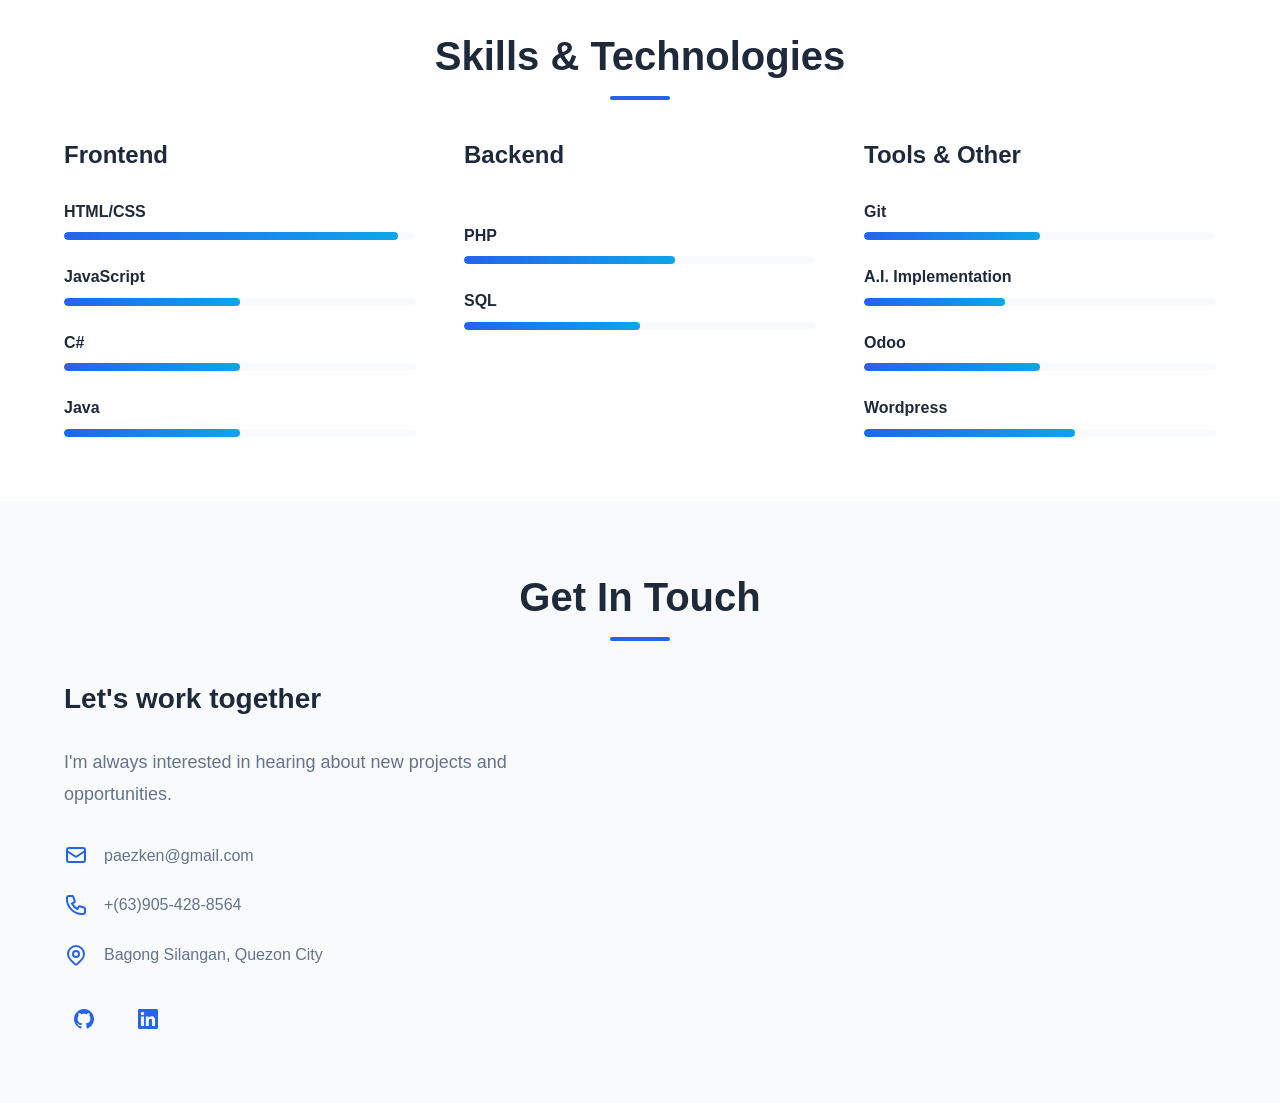
==== commit 55afe087: "adding" ====
--- a/index.html
+++ b/index.html
@@ -152,7 +152,7 @@
           </div>
           <div class="project-card">
             <div class="project-image">
-              <img src="ERP.png" alt="ERP" loading="lazy">
+              <img src="Website(OperationGenius).png" alt="The Operation Genius Website" loading="lazy">
             </div>
             <div class="project-content">
               <h3>The Operation Genius Website</h3>
@@ -237,7 +237,18 @@
                 <div class="skill-bar">
                   <div class="skill-progress" data-progress="40"></div>
                 </div>
-              </div>     
+              </div> 
+              <div class="skill-item">
+                <span class="skill-name">Odoo</span>
+                <div class="skill-bar">
+                  <div class="skill-progress" data-progress="50"></div>
+                </div>
+              </div>   
+              <div class="skill-item">
+                <span class="skill-name">Wordpress</span>
+                <div class="skill-bar">
+                  <div class="skill-progress" data-progress="60"></div>
+                </div>
               </div>
             </div>
           </div>
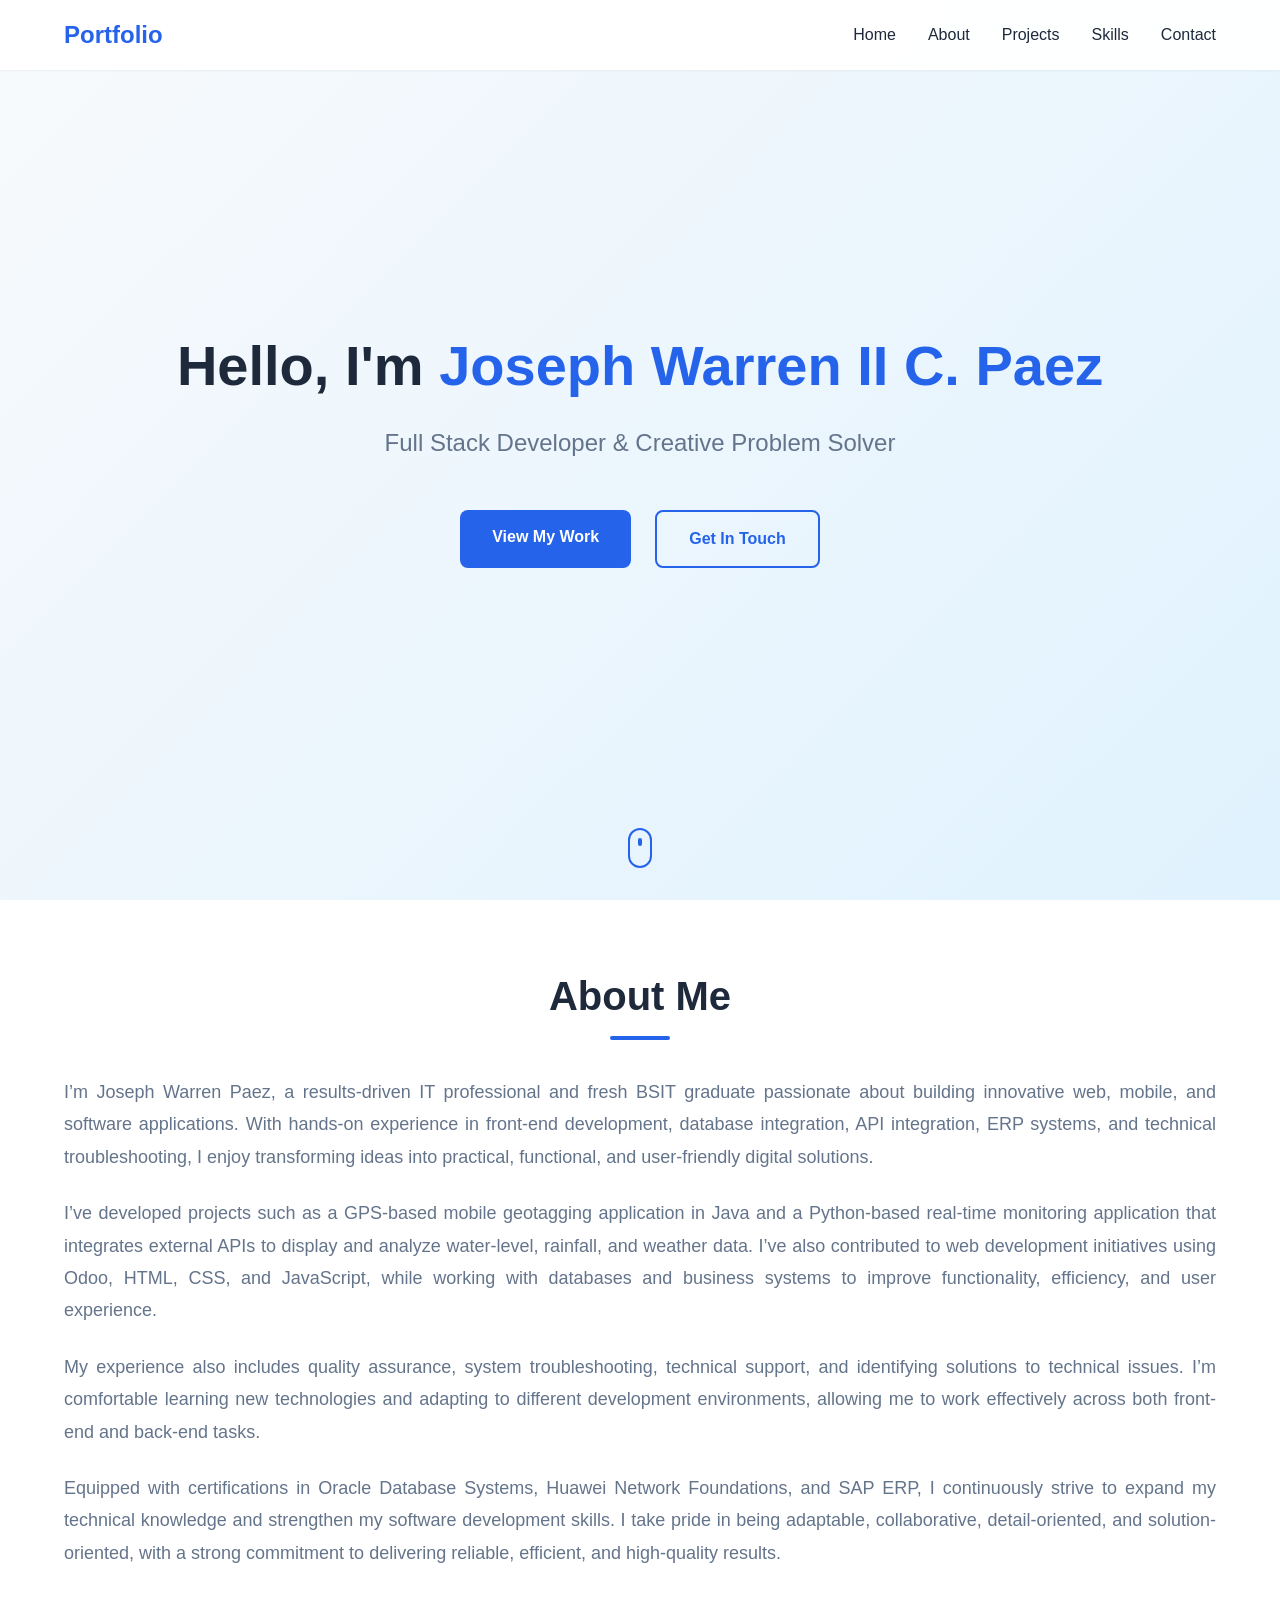
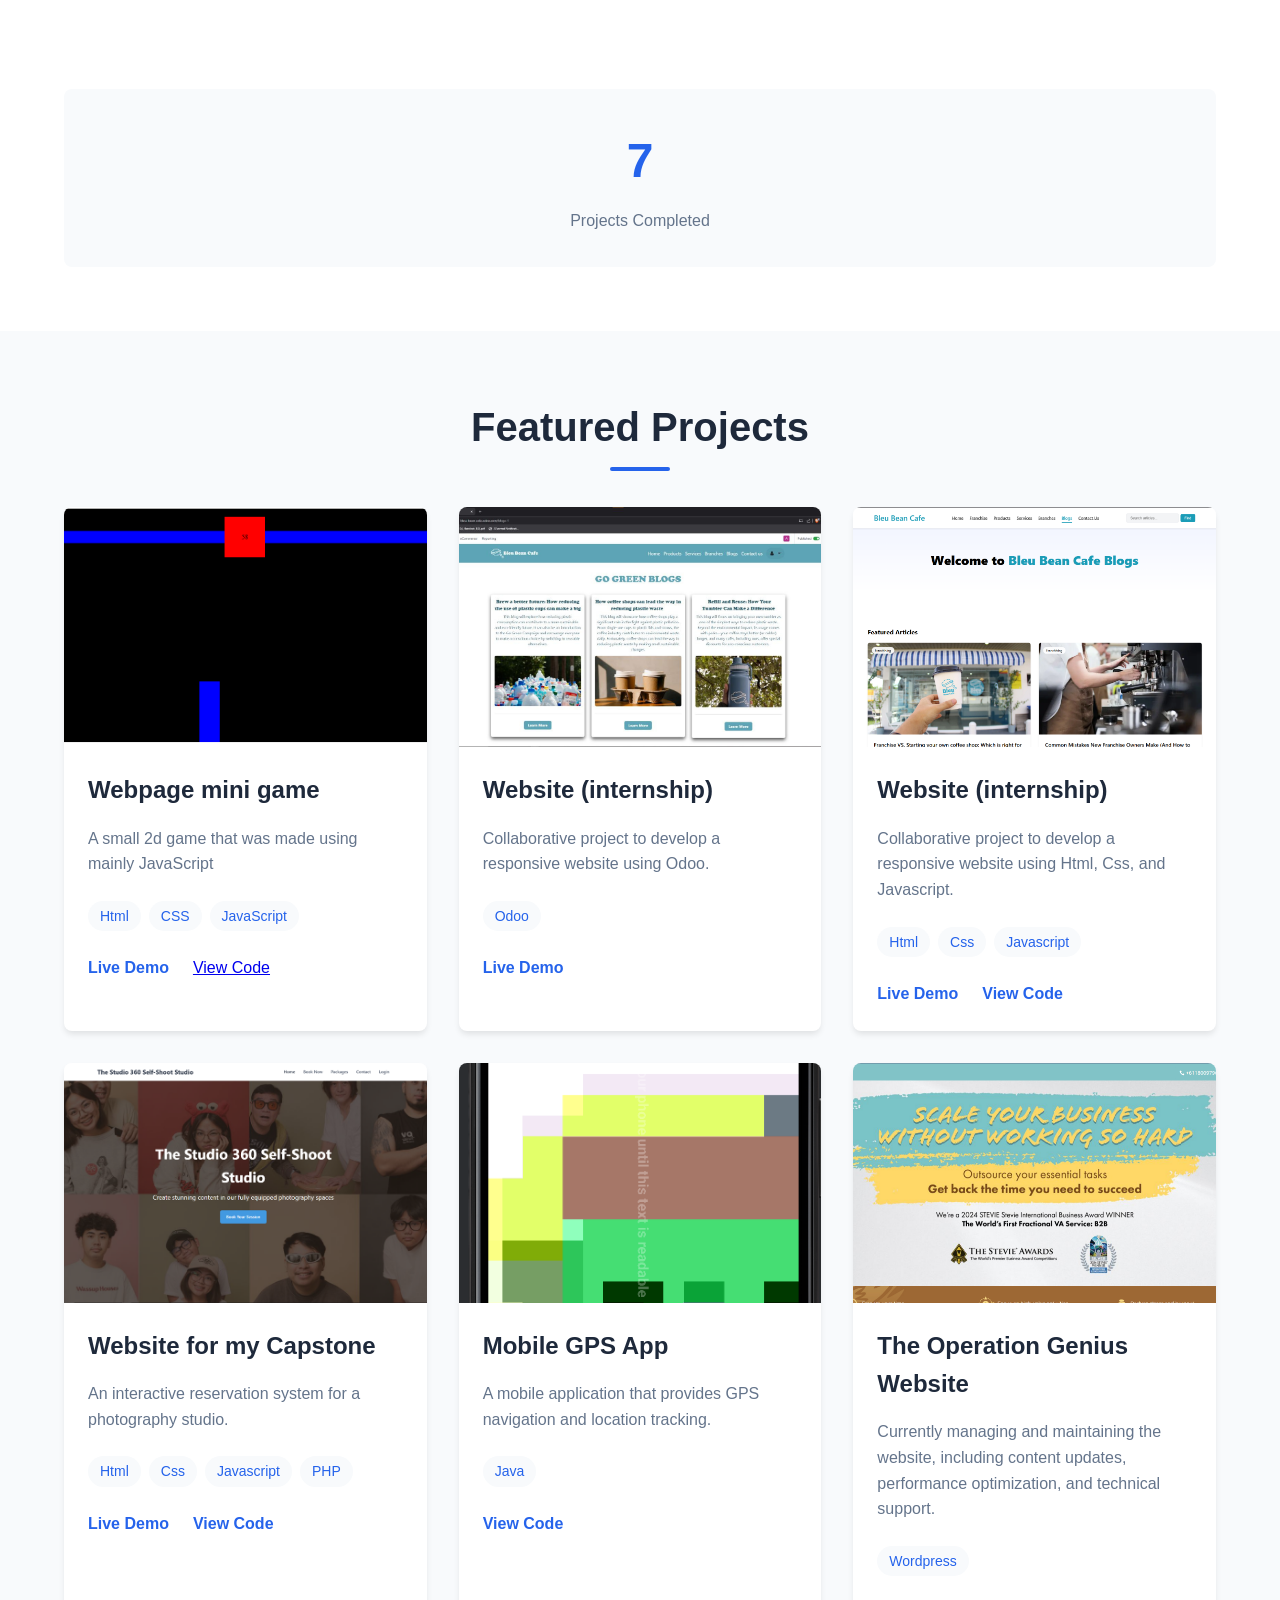
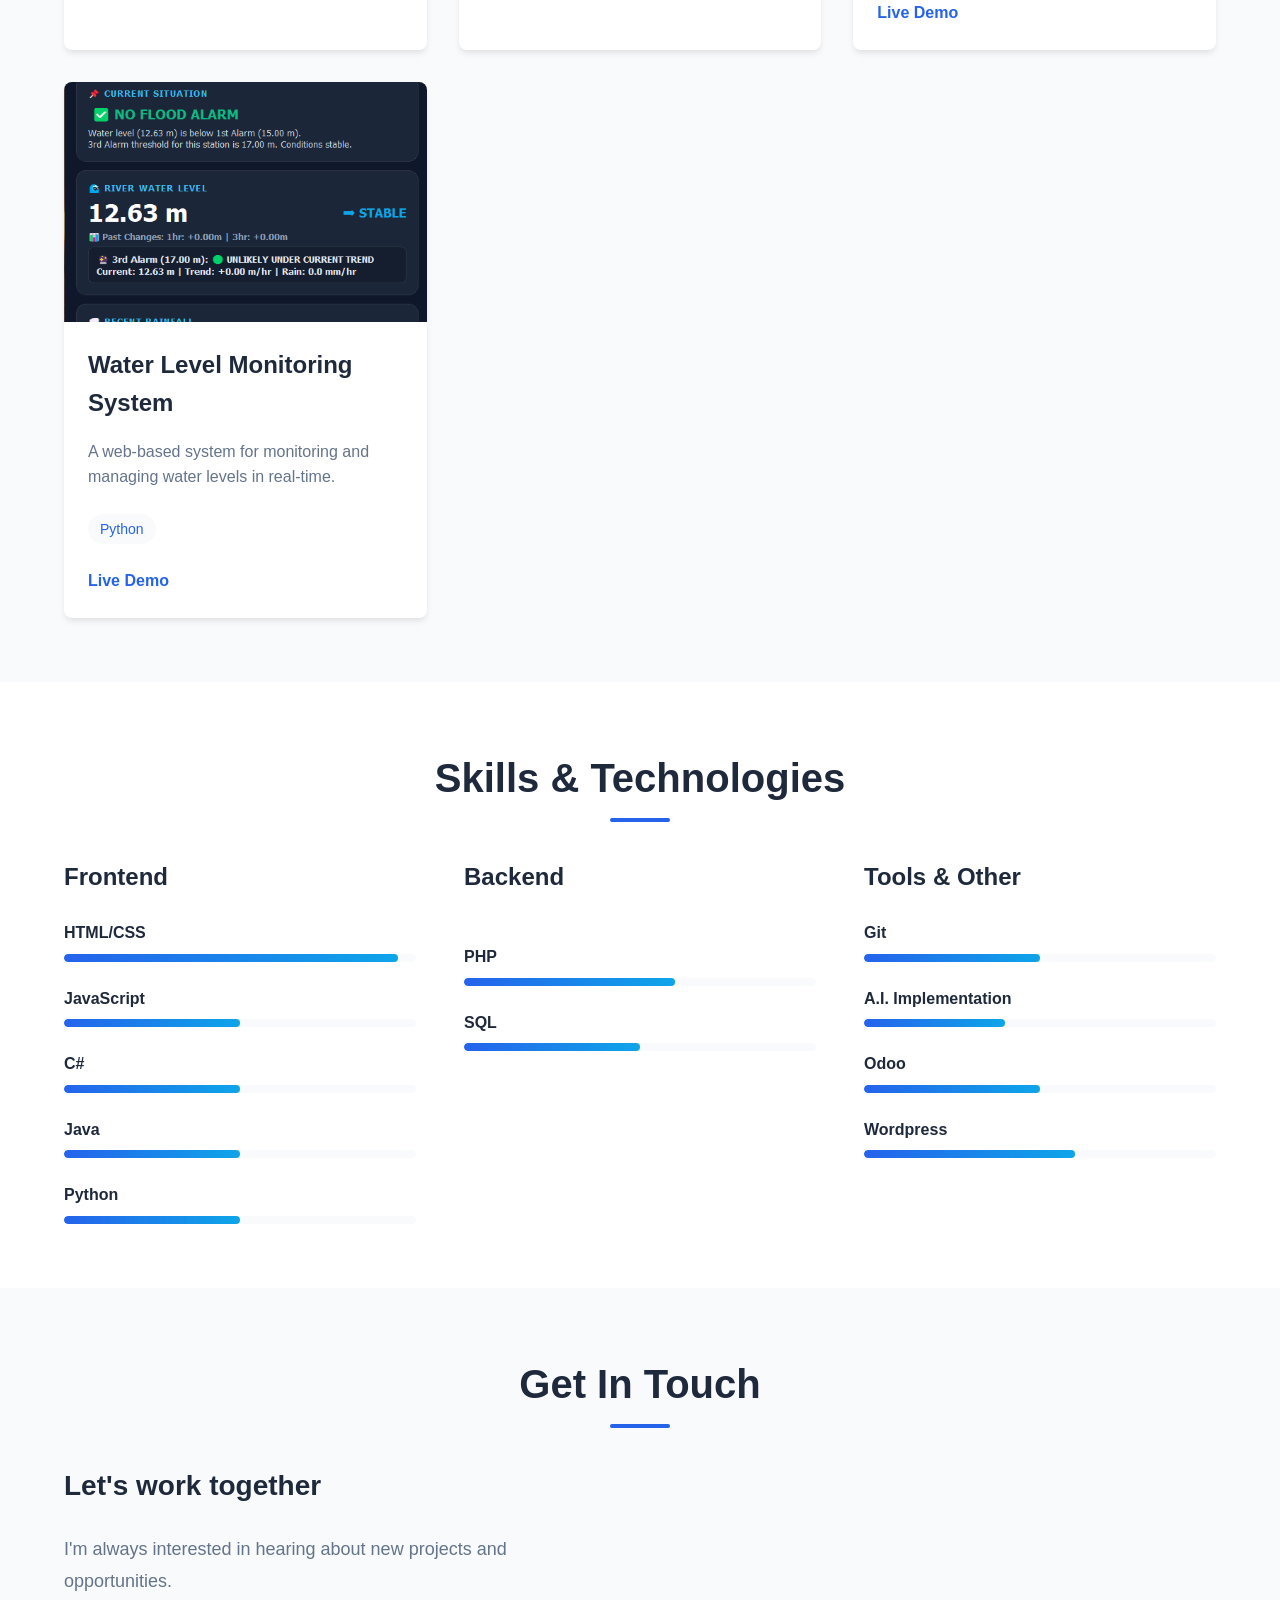
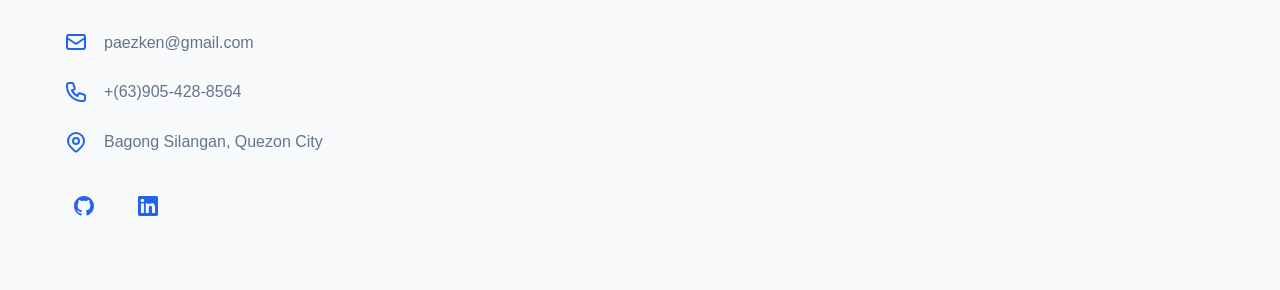
==== commit 753f4893: "Update Water Level added" ====
--- a/index.html
+++ b/index.html
@@ -45,13 +45,14 @@
         <h2 class="section-title">About Me</h2>
         <div class="about-content">
           <div class="about-text">
-            <p>I’m Joseph Warren Paez, a results-driven IT professional passionate about building innovative web and mobile applications. With hands-on experience in front-end development, database integration, and ERP systems, I enjoy transforming ideas into functional, user-friendly digital solutions.</p>
-            <p>I’ve developed projects such as a GPS-based mobile geotagging app in Java, and contributed to web development initiatives using Odoo, HTML, CSS, and JavaScript, enhancing online visibility and user experience. My background also includes quality assurance and troubleshooting, ensuring that every product I work on performs reliably.</p>
-            <p>Equipped with certifications in Oracle Database Systems, Huawei Network Foundations, and SAP ERP, I continuously strive to expand my technical expertise. I take pride in being adaptable, collaborative, and detail-oriented—always focused on delivering efficient and high-quality results.</p>
+            <p>I’m Joseph Warren Paez, a results-driven IT professional and fresh BSIT graduate passionate about building innovative web, mobile, and software applications. With hands-on experience in front-end development, database integration, API integration, ERP systems, and technical troubleshooting, I enjoy transforming ideas into practical, functional, and user-friendly digital solutions.</p>
+            <p>I’ve developed projects such as a GPS-based mobile geotagging application in Java and a Python-based real-time monitoring application that integrates external APIs to display and analyze water-level, rainfall, and weather data. I’ve also contributed to web development initiatives using Odoo, HTML, CSS, and JavaScript, while working with databases and business systems to improve functionality, efficiency, and user experience.</p>
+            <p>My experience also includes quality assurance, system troubleshooting, technical support, and identifying solutions to technical issues. I’m comfortable learning new technologies and adapting to different development environments, allowing me to work effectively across both front-end and back-end tasks.</p>
+            <p>Equipped with certifications in Oracle Database Systems, Huawei Network Foundations, and SAP ERP, I continuously strive to expand my technical knowledge and strengthen my software development skills. I take pride in being adaptable, collaborative, detail-oriented, and solution-oriented, with a strong commitment to delivering reliable, efficient, and high-quality results.</p>
           </div>
           <div class="about-stats">
             <div class="stat-card">
-              <h3 class="stat-number">5</h3>
+              <h3 class="stat-number">7</h3>
               <p class="stat-label">Projects Completed</p>
             </div>
           </div>
@@ -162,6 +163,21 @@
               </div>
               <div class="project-links">
                 <a href="https://operationsgenius.net/" class="project-link">Live Demo</a>
+              </div>
+            </div>
+          </div>
+          <div class="project-card">
+            <div class="project-image">
+              <img src="/Water-Level/Water-Level-UI.png" alt="Water Level Monitoring System" loading="lazy">
+            </div>
+            <div class="project-content">
+              <h3>Water Level Monitoring System</h3>
+              <p>A web-based system for monitoring and managing water levels in real-time.</p>
+              <div class="project-tags">
+                <span class="tag">Python</span>
+              </div>
+              <div class="project-links">
+                <a href="" class="project-link">Live Demo</a>
               </div>
             </div>
           </div>
@@ -196,6 +212,12 @@
               </div>
                 <div class="skill-item">
                 <span class="skill-name">Java</span>
+                <div class="skill-bar">
+                  <div class="skill-progress" data-progress="50"></div>
+                </div>
+              </div>
+                  <div class="skill-item">
+                <span class="skill-name">Python</span>
                 <div class="skill-bar">
                   <div class="skill-progress" data-progress="50"></div>
                 </div>
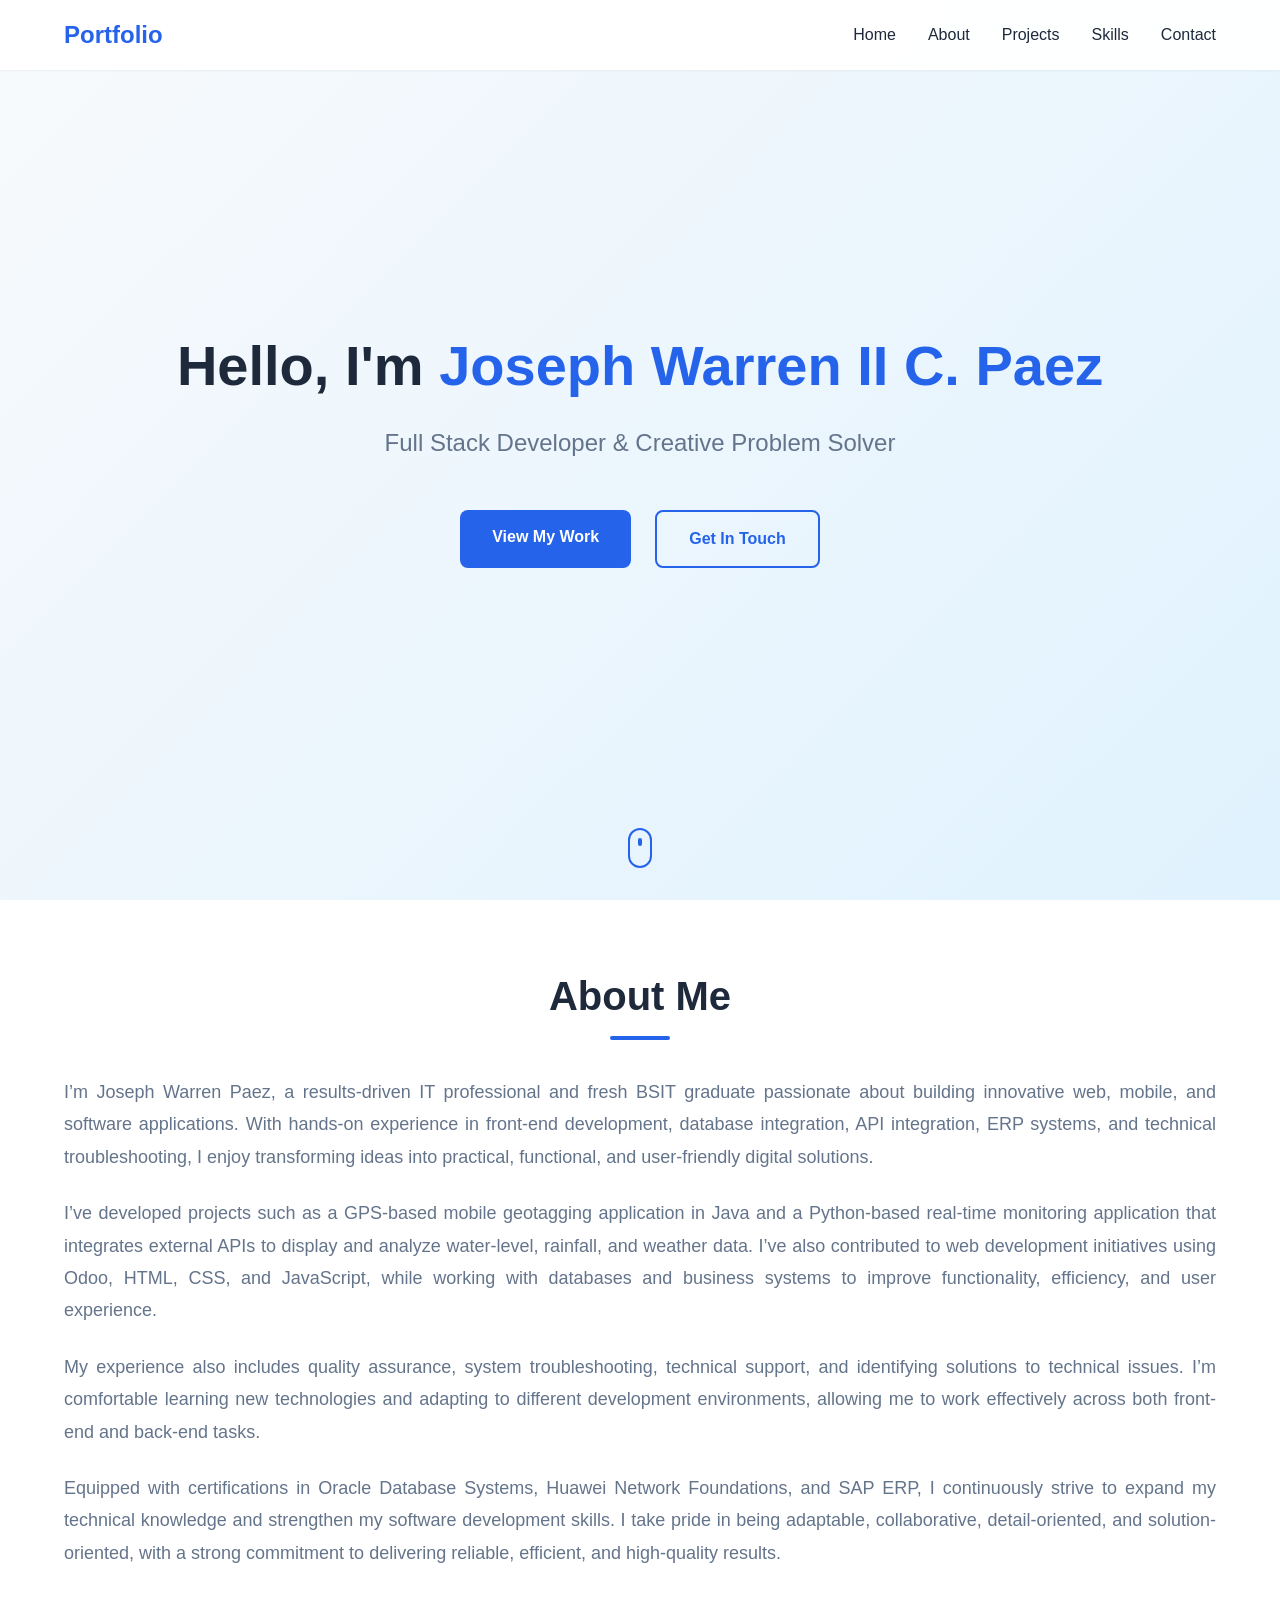
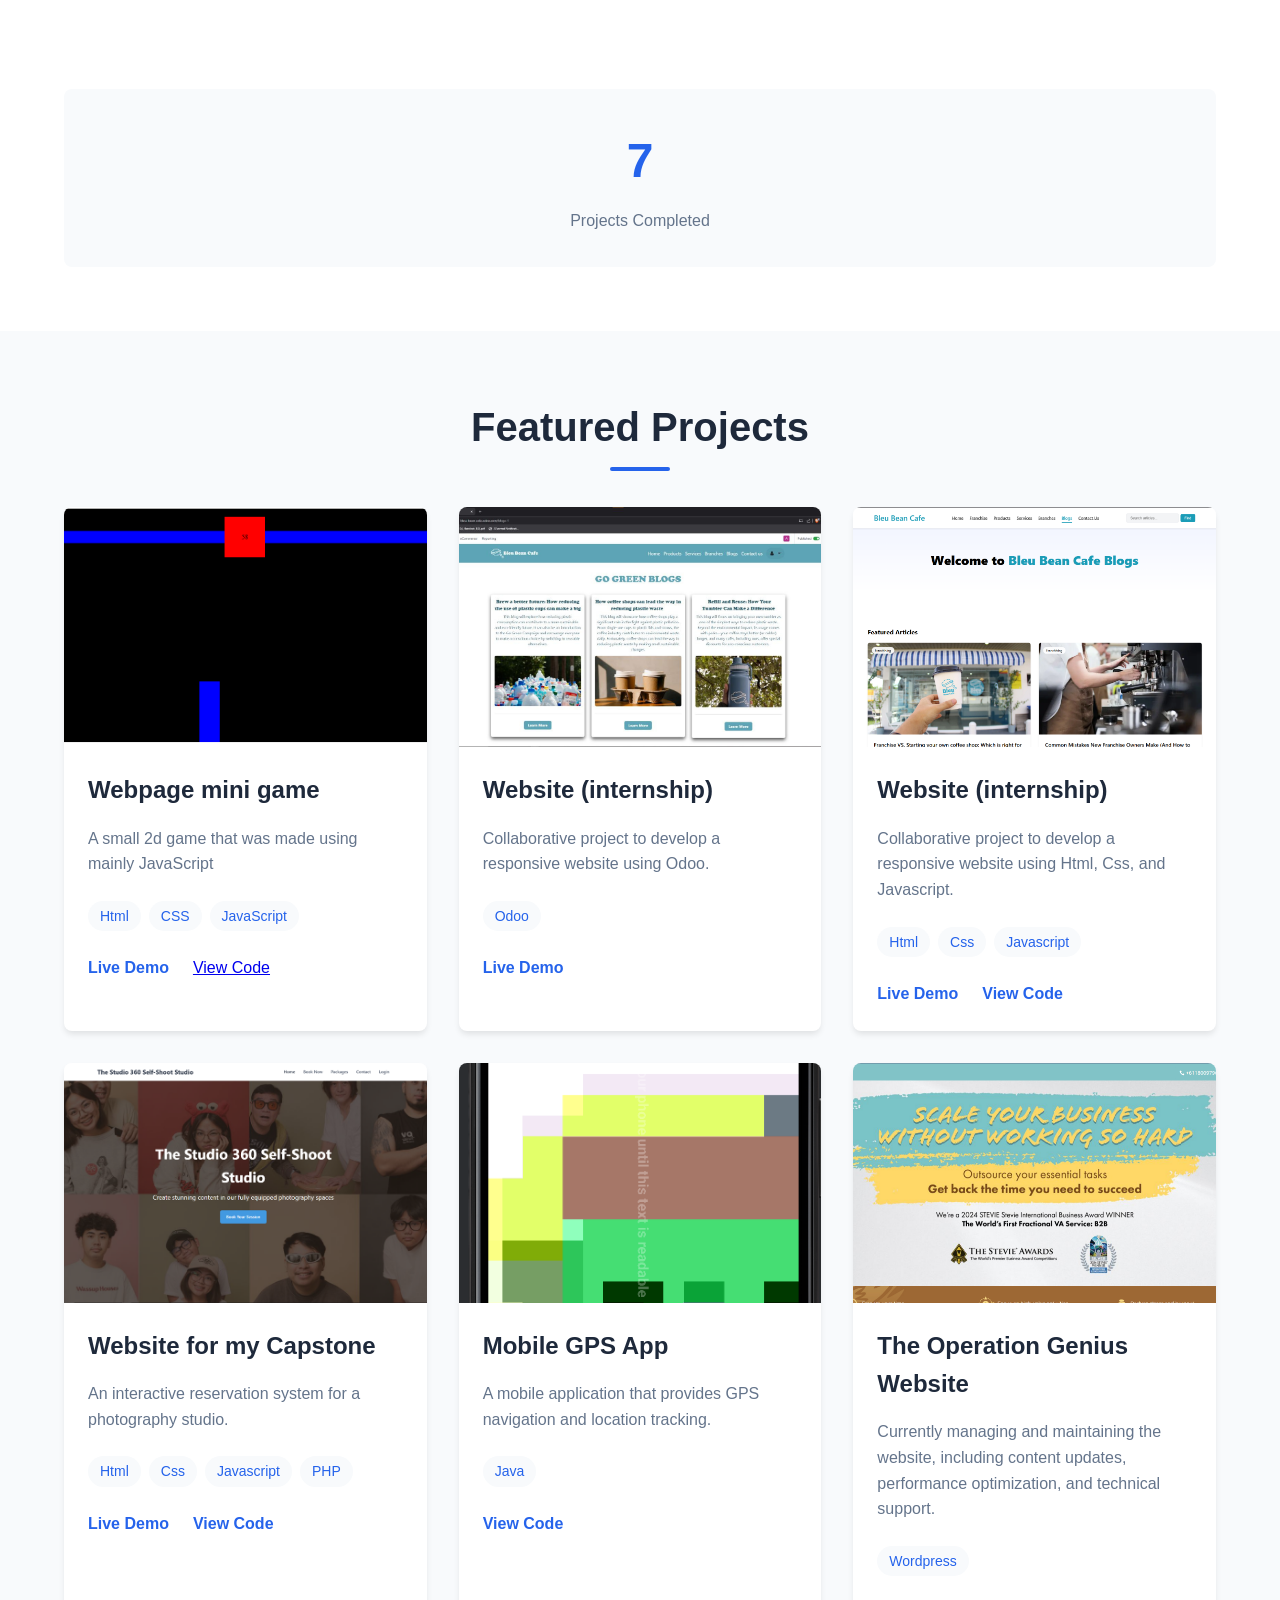
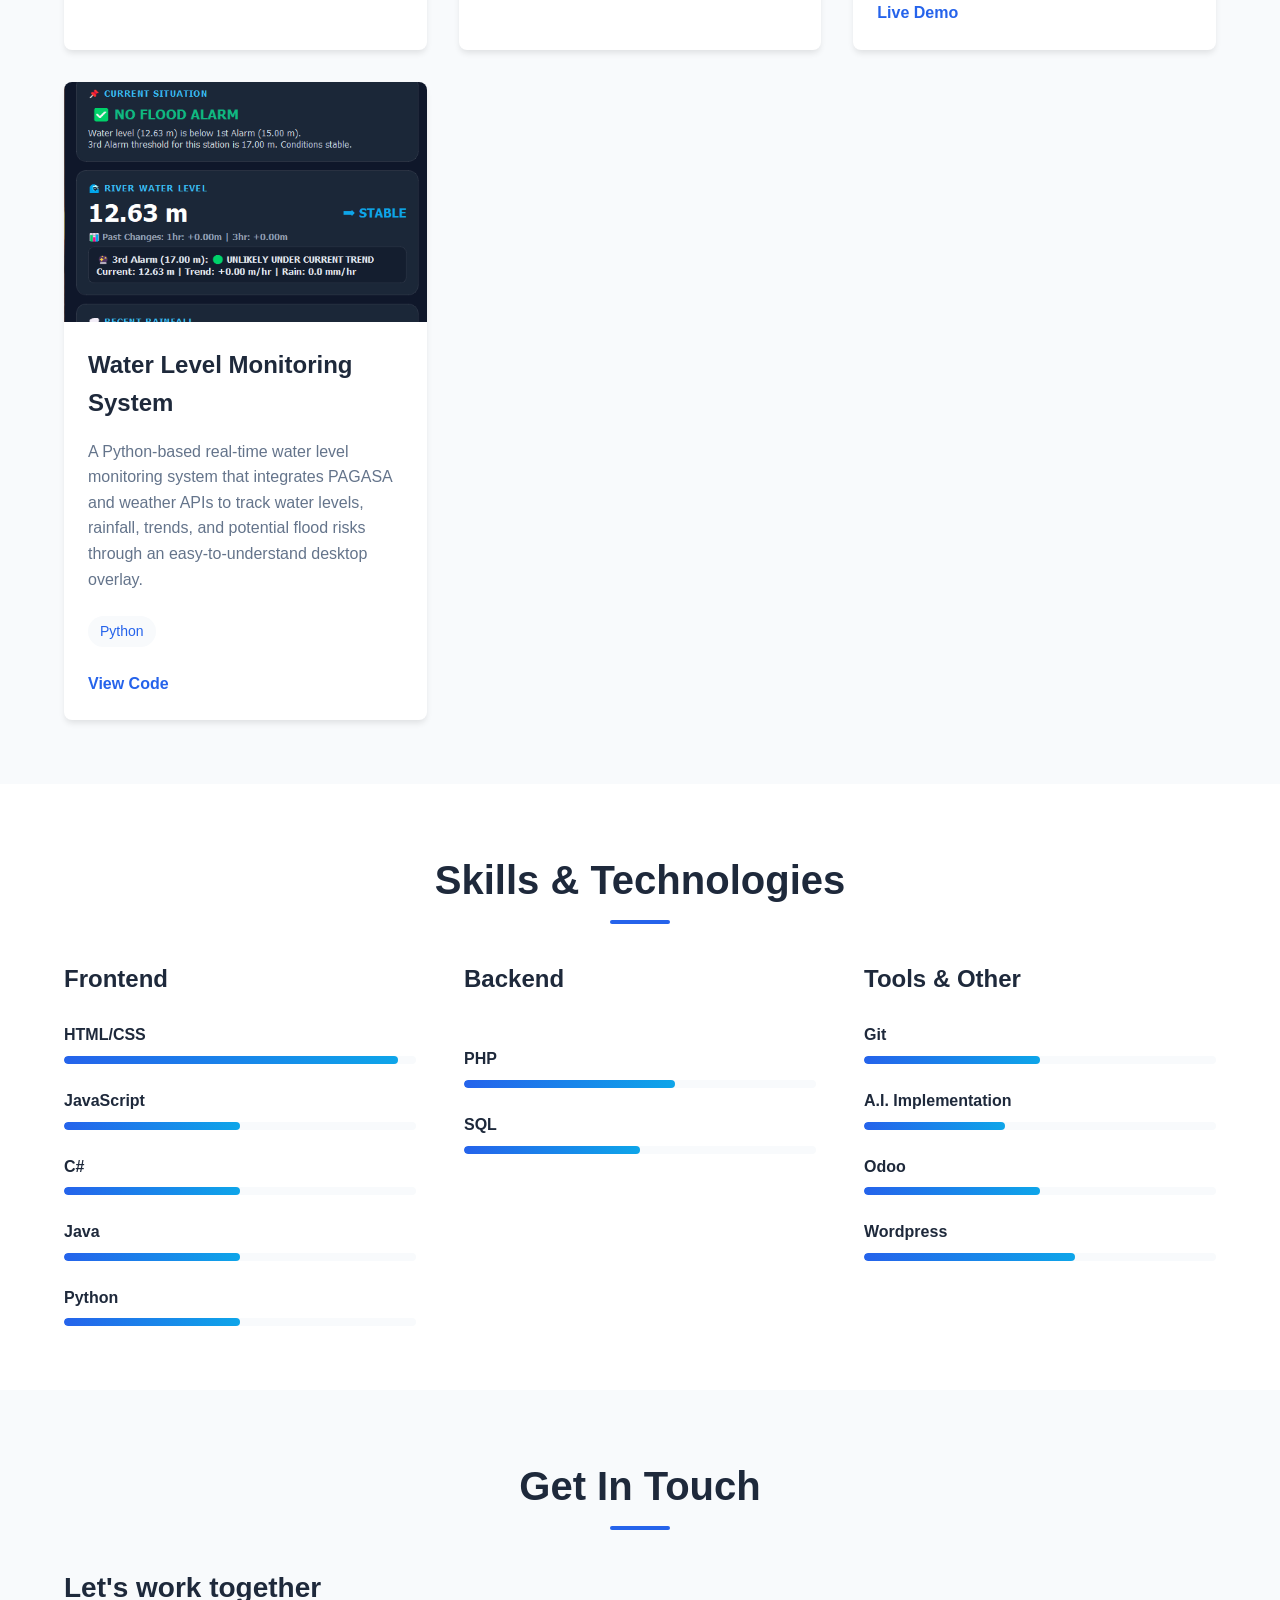
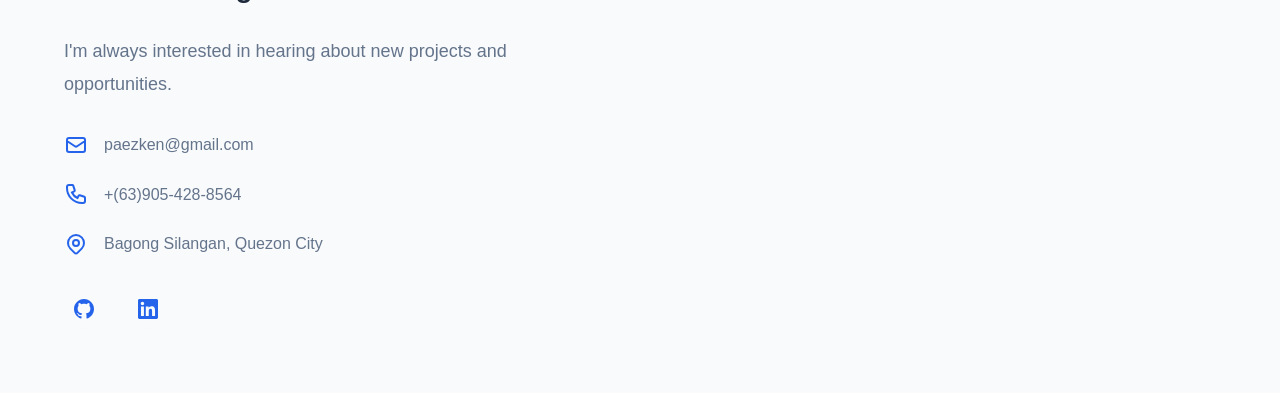
==== commit b6a9031c: "Water level update updated links" ====
--- a/index.html
+++ b/index.html
@@ -172,12 +172,12 @@
             </div>
             <div class="project-content">
               <h3>Water Level Monitoring System</h3>
-              <p>A web-based system for monitoring and managing water levels in real-time.</p>
+              <p>A Python-based real-time water level monitoring system that integrates PAGASA and weather APIs to track water levels, rainfall, trends, and potential flood risks through an easy-to-understand desktop overlay.</p>
               <div class="project-tags">
                 <span class="tag">Python</span>
               </div>
               <div class="project-links">
-                <a href="" class="project-link">Live Demo</a>
+                <a href="https://github.com/Kenpaez/Portfolio/blob/main/Water-Level/test.py" class="project-link">View Code</a>
               </div>
             </div>
           </div>
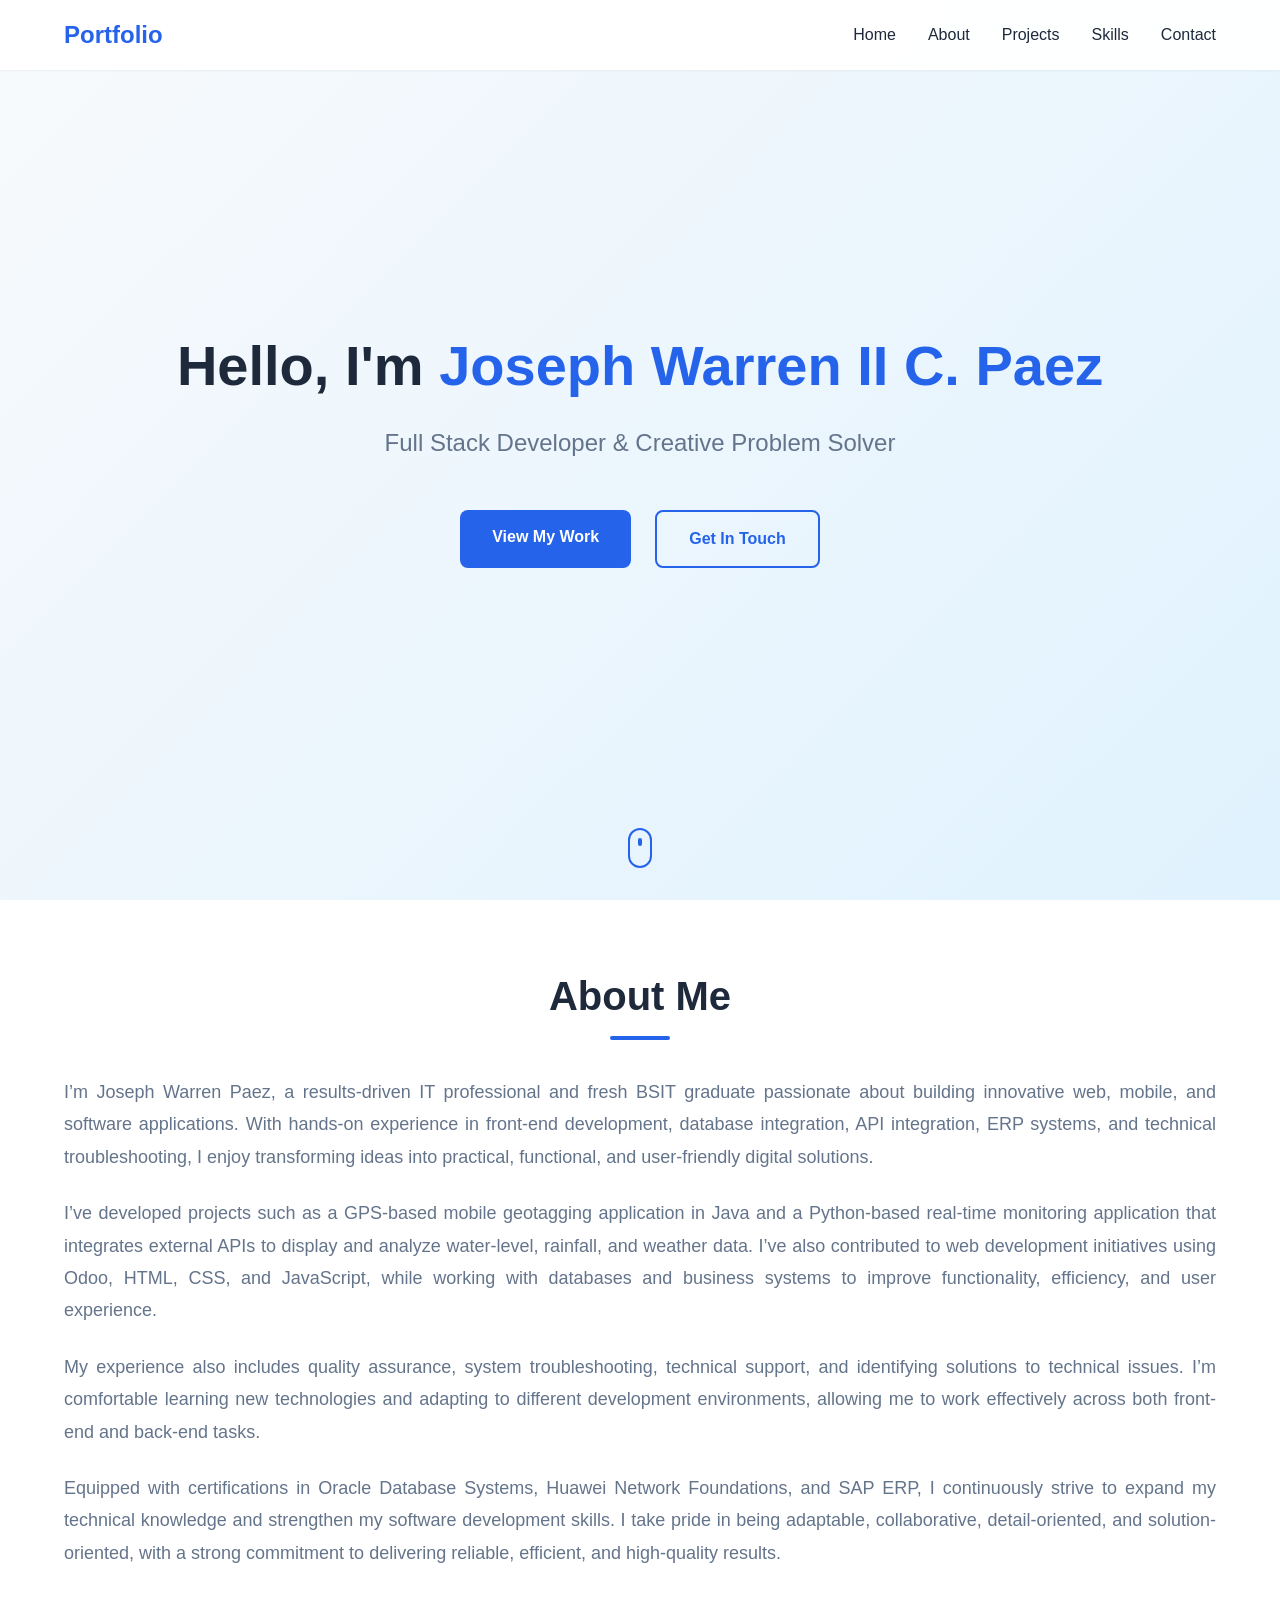
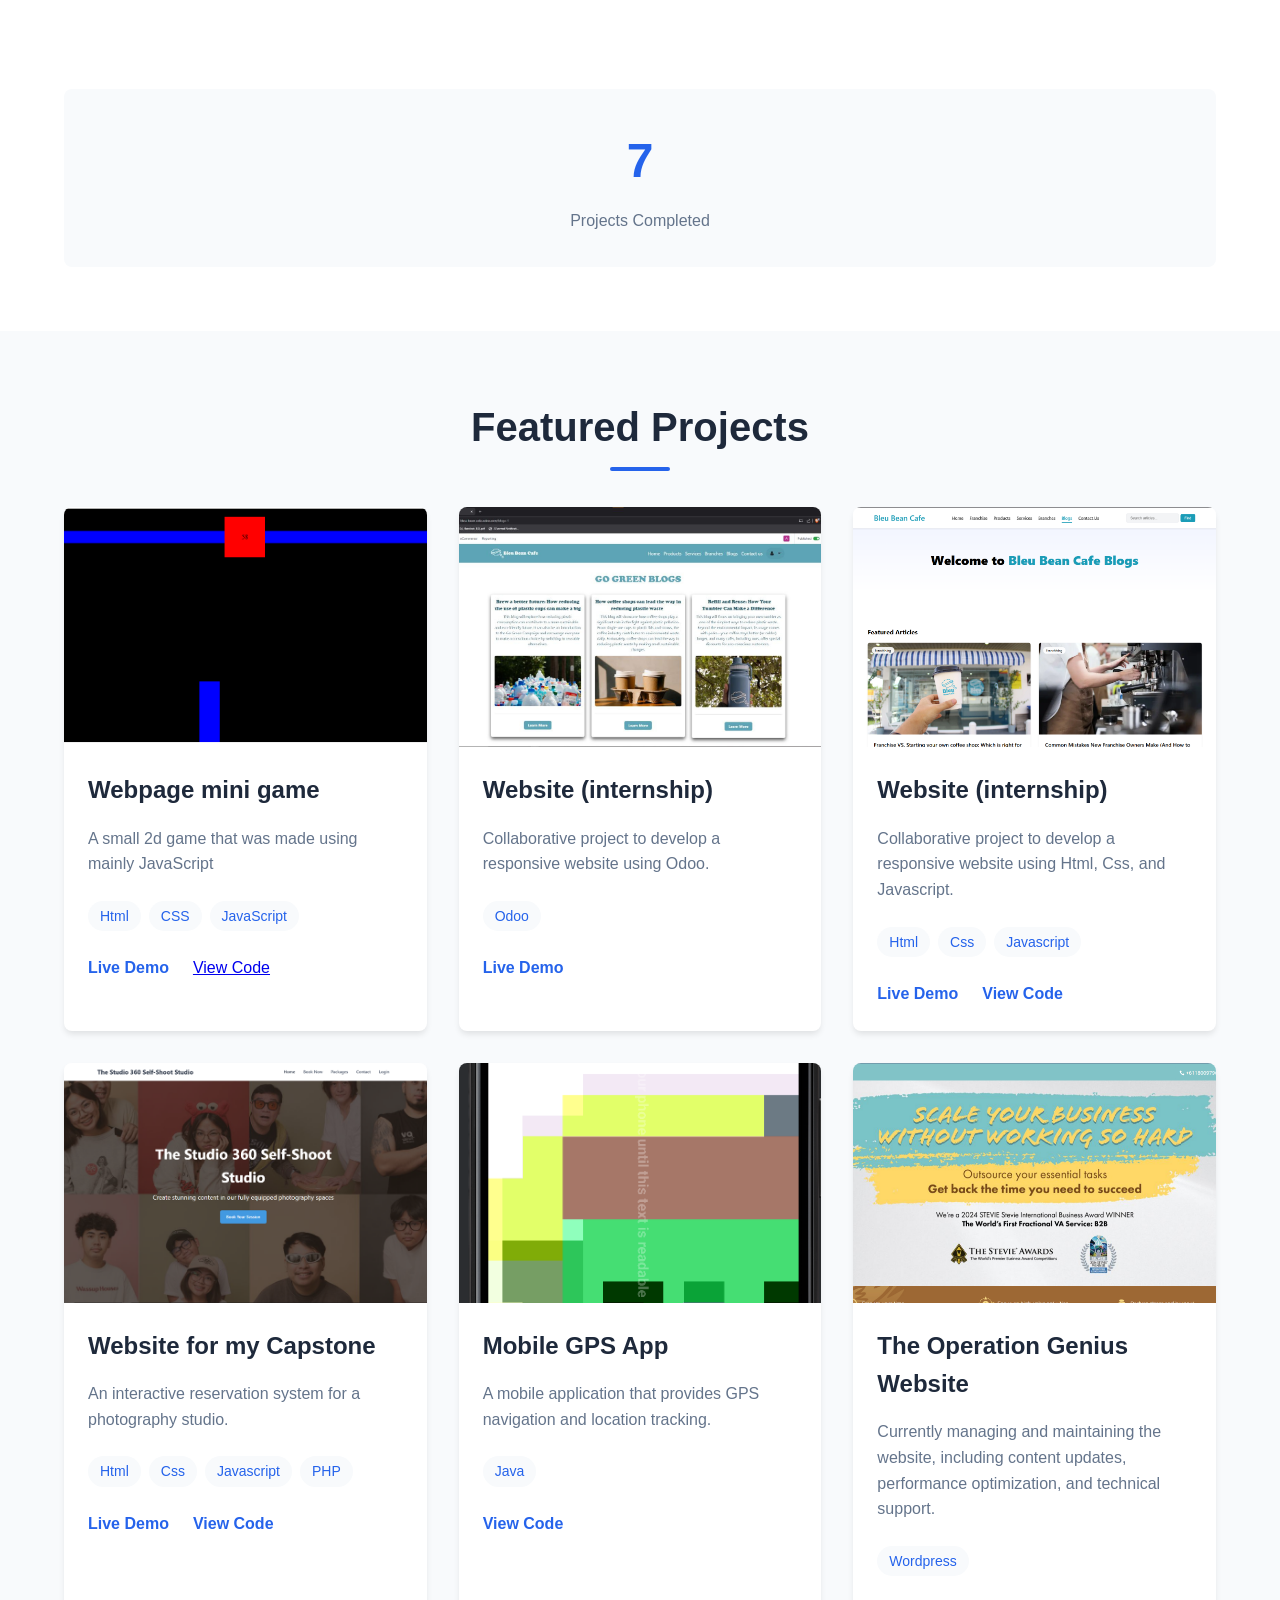
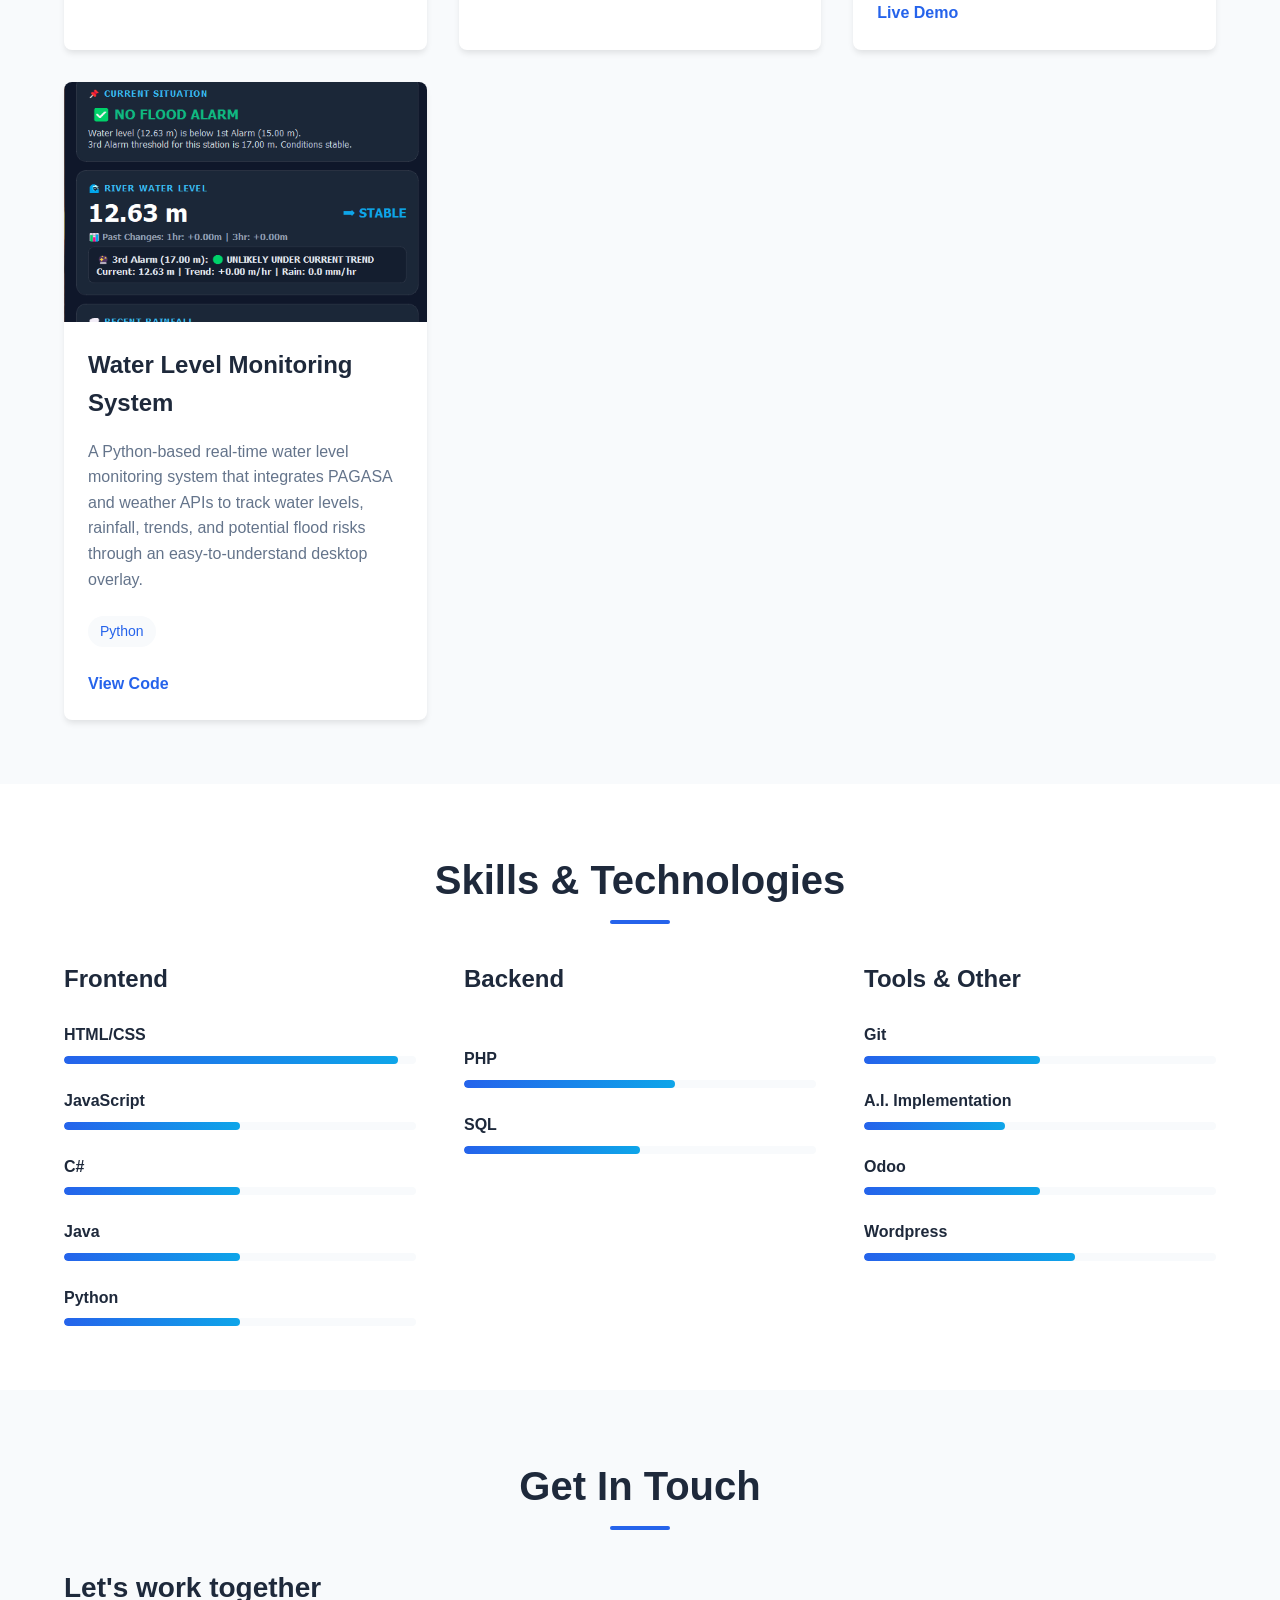
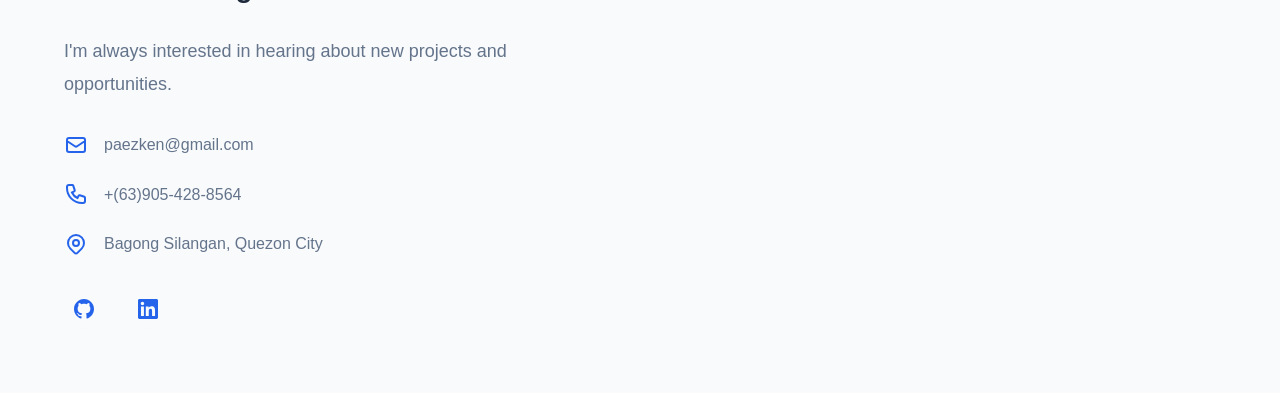
==== commit dc661af8: "update update" ====
--- a/index.html
+++ b/index.html
@@ -168,7 +168,7 @@
           </div>
           <div class="project-card">
             <div class="project-image">
-              <img src="/Water-Level/Water-Level-UI.png" alt="Water Level Monitoring System" loading="lazy">
+              <img src="Water-Level-UI.png" alt="Water Level Monitoring System" loading="lazy">
             </div>
             <div class="project-content">
               <h3>Water Level Monitoring System</h3>
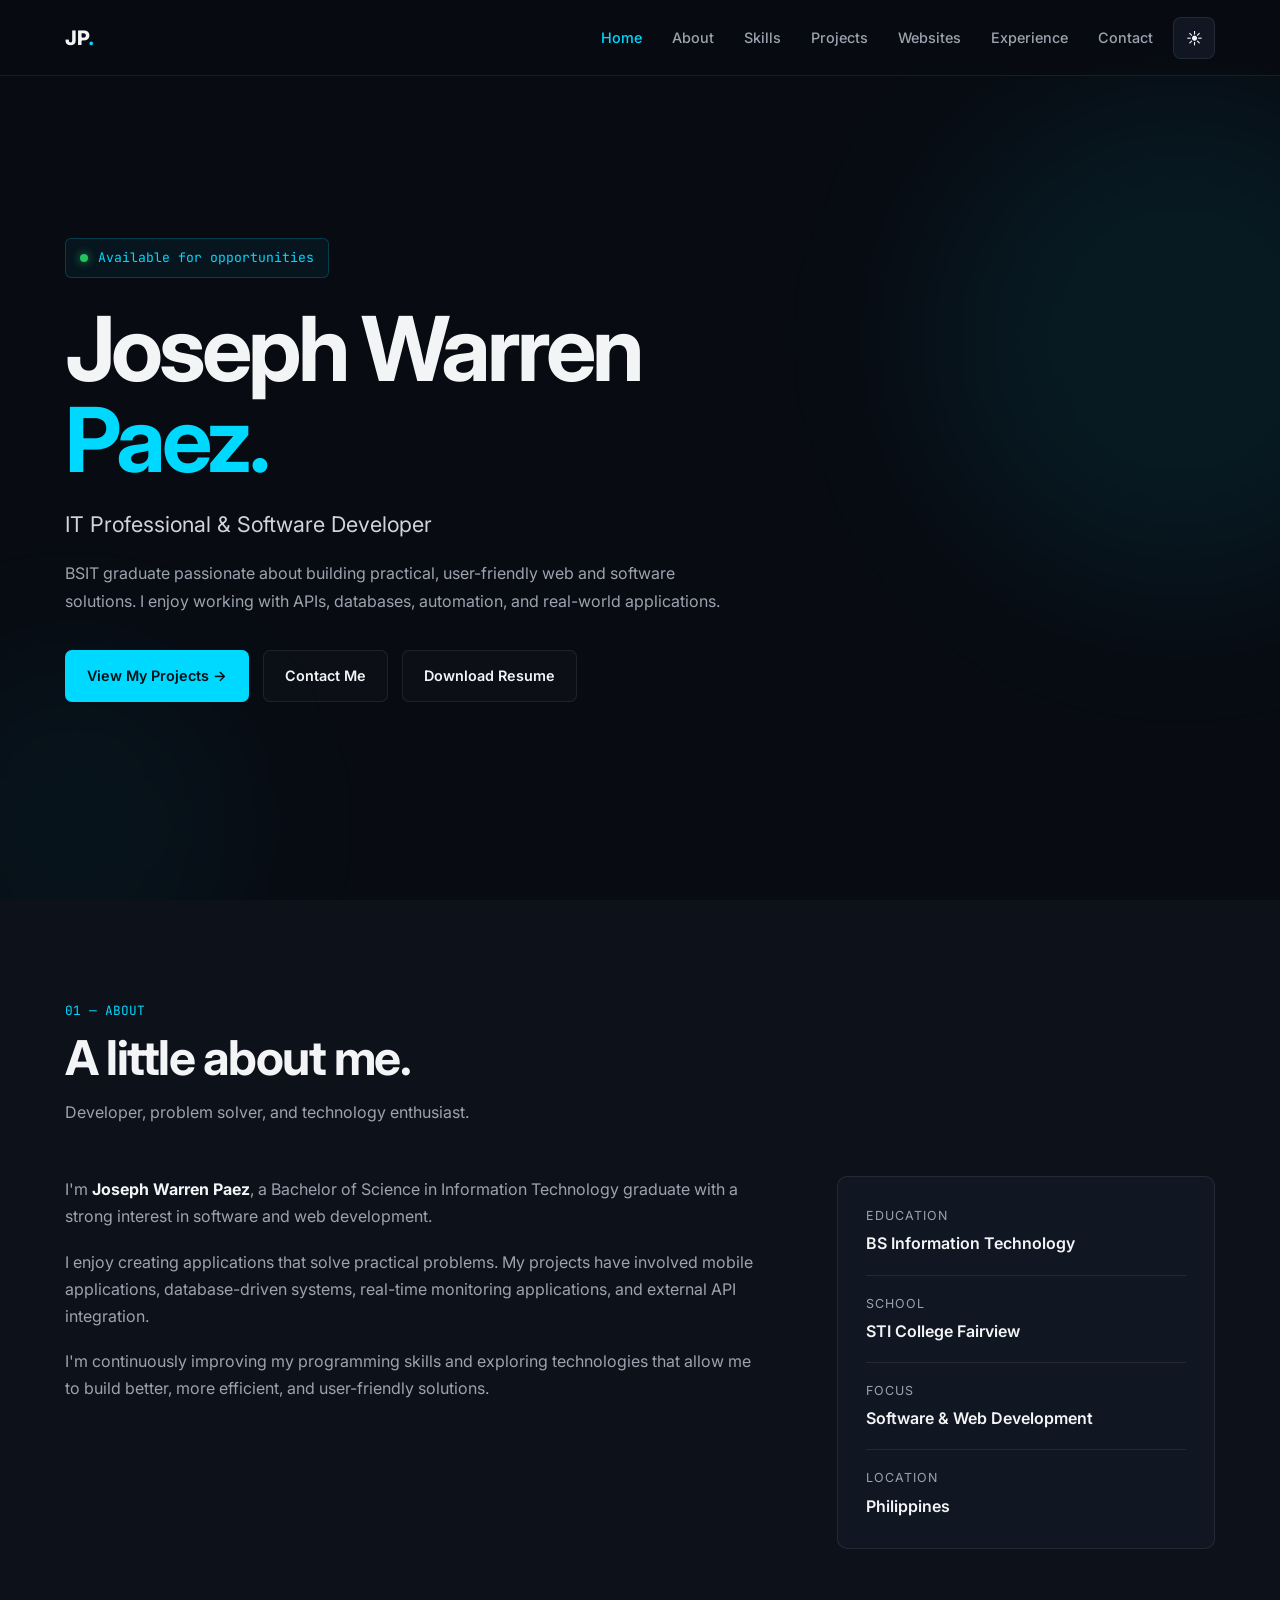
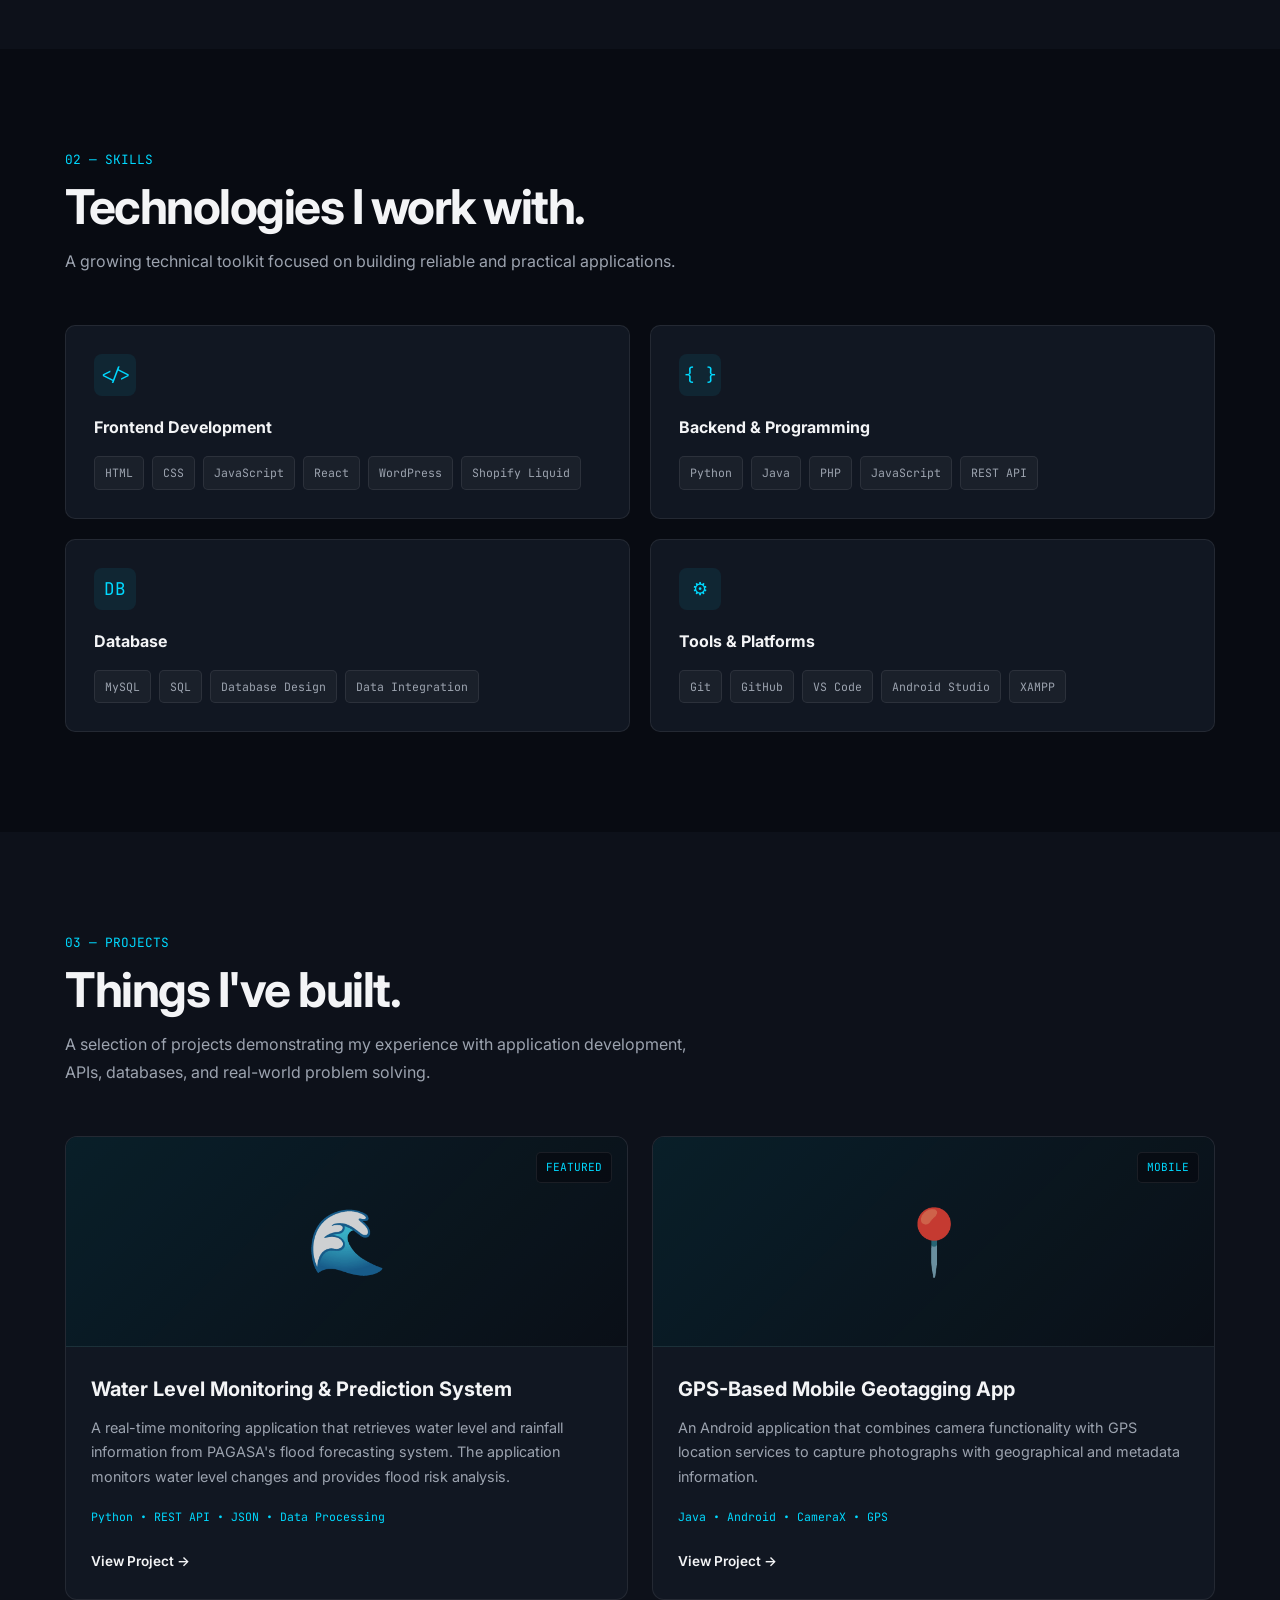
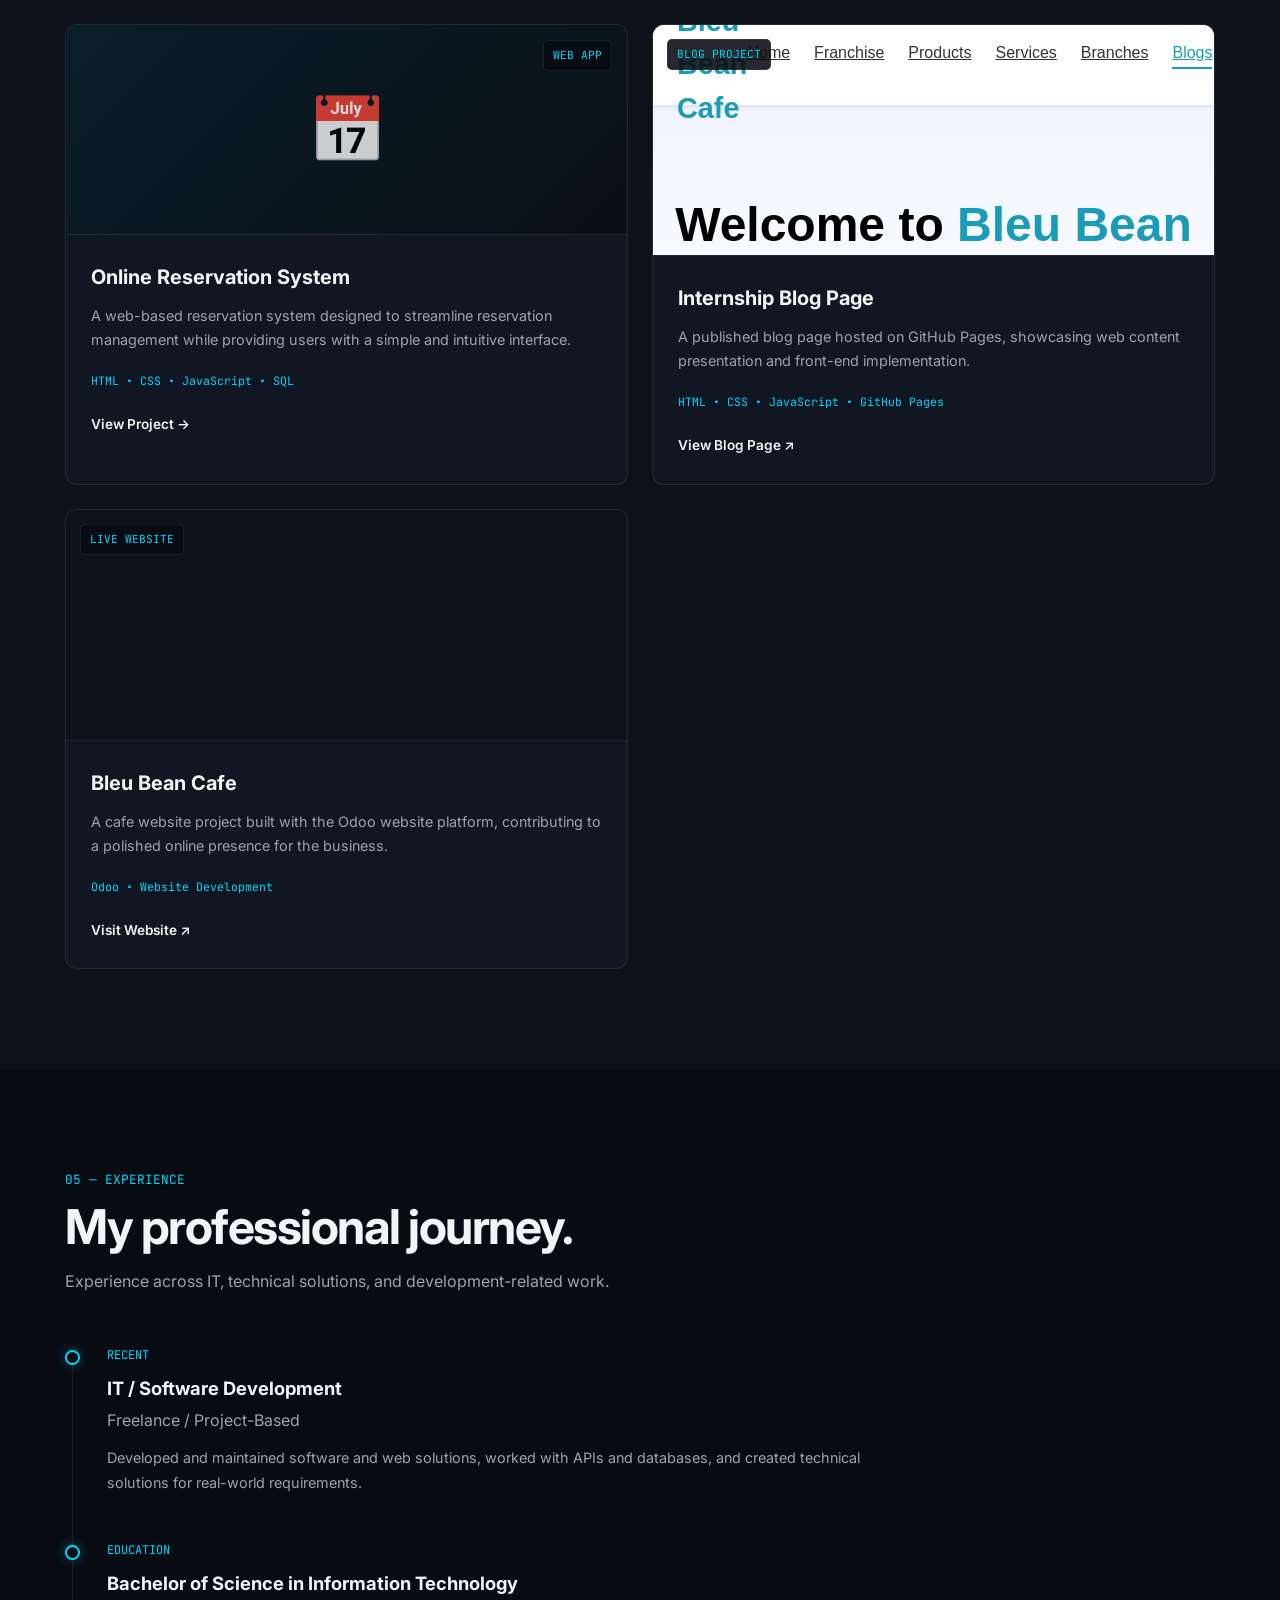
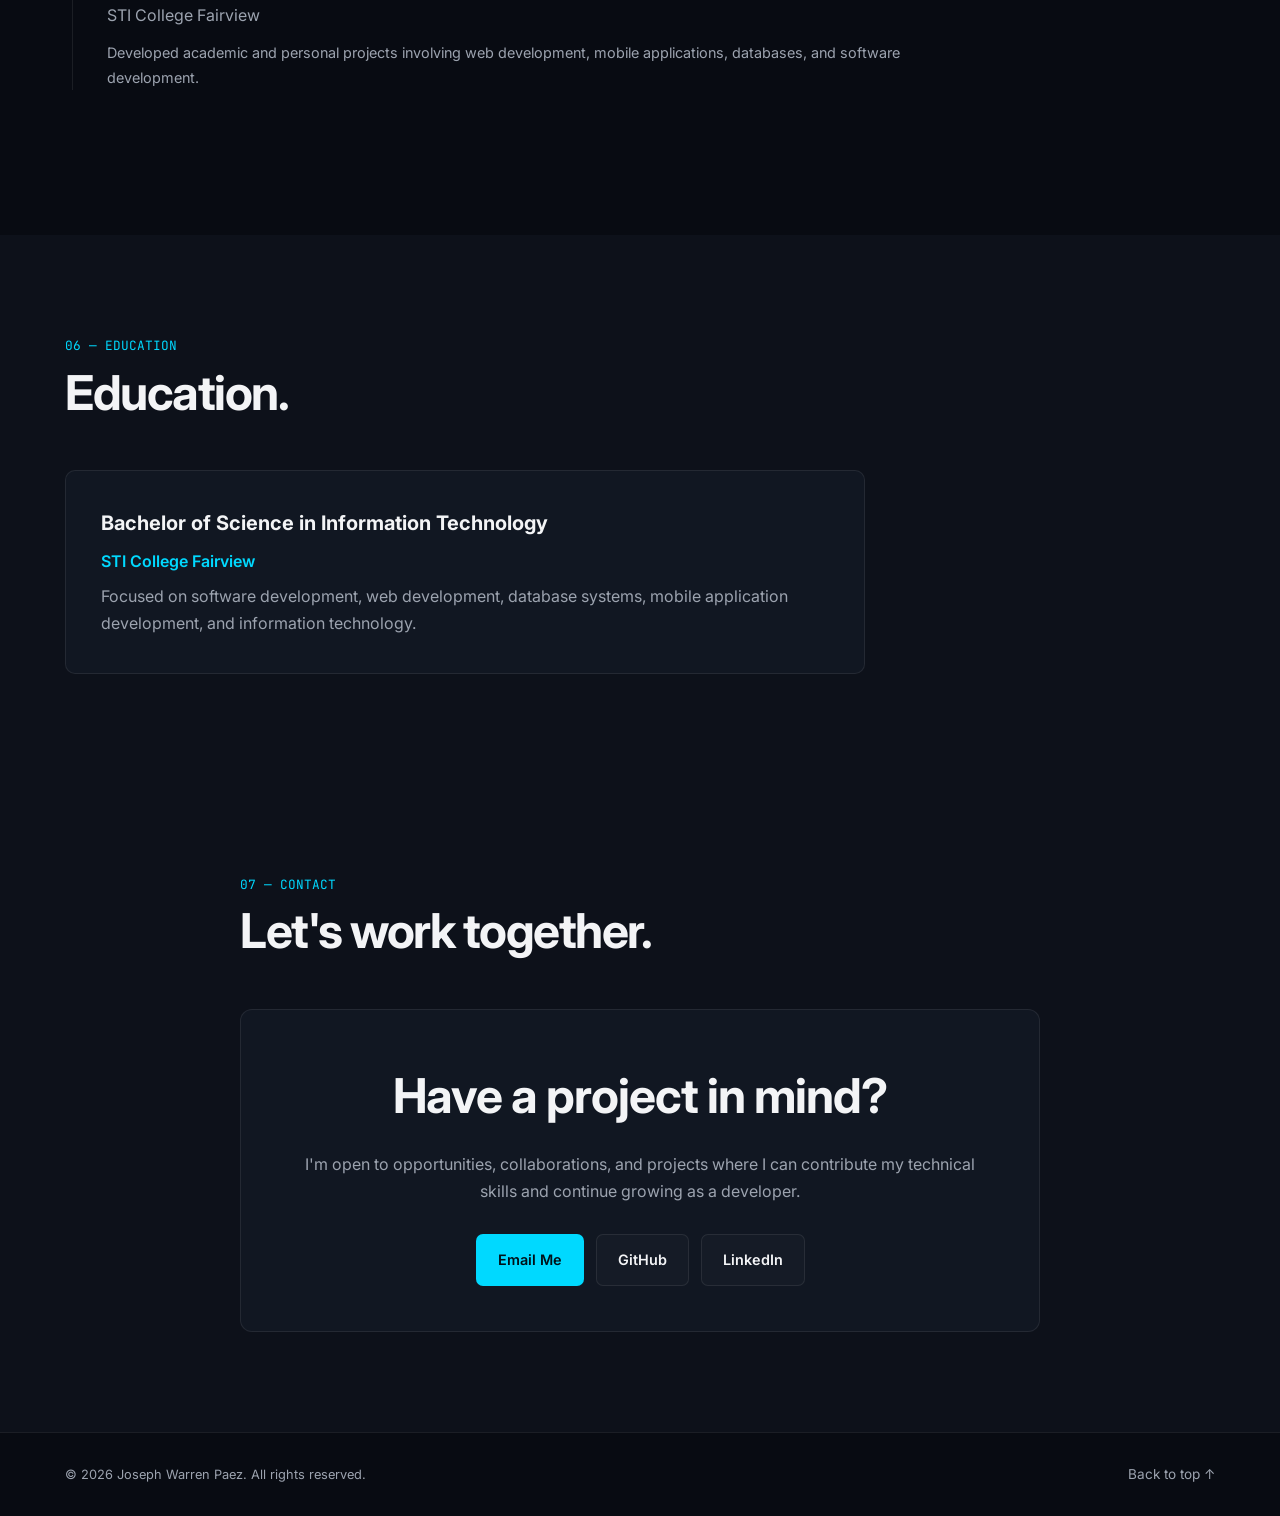
==== commit f3d2fc8f: "update" ====
--- a/index.html
+++ b/index.html
@@ -1,329 +1,1356 @@
-<!doctype html>
+<!DOCTYPE html>
 <html lang="en">
-  <head>
-    <meta charset="UTF-8" />
-    <link rel="icon" type="image/svg+xml" href="/vite.svg" />
-    <link rel="stylesheet" href="style.css" />
-    <meta name="viewport" content="width=device-width, initial-scale=1.0" />
-    <title>Professional Portfolio</title>
-  </head>
-  <body>
-    <nav class="navbar">
-      <div class="nav-container">
-        <a href="#" class="logo">Portfolio</a>
-        <ul class="nav-menu">
-          <li><a href="#home" class="nav-link">Home</a></li>
-          <li><a href="#about" class="nav-link">About</a></li>
-          <li><a href="#projects" class="nav-link">Projects</a></li>
-          <li><a href="#skills" class="nav-link">Skills</a></li>
-          <li><a href="#contact" class="nav-link">Contact</a></li>
-        </ul>
-        <button class="hamburger" aria-label="Toggle menu">
-          <span></span>
-          <span></span>
-          <span></span>
-        </button>
-      </div>
-    </nav>
-
-    <section id="home" class="hero">
-      <div class="hero-content">
-        <h1 class="hero-title">Hello, I'm <span class="highlight">Joseph Warren II C. Paez</span></h1>
-        <p class="hero-subtitle">Full Stack Developer & Creative Problem Solver</p>
-        <div class="hero-cta">
-          <a href="#projects" class="btn btn-primary">View My Work</a>
-          <a href="#contact" class="btn btn-secondary">Get In Touch</a>
-        </div>
-      </div>
-      <div class="scroll-indicator">
-        <div class="mouse"></div>
-      </div>
-    </section>
-
-    <section id="about" class="about">
-      <div class="container">
-        <h2 class="section-title">About Me</h2>
-        <div class="about-content">
-          <div class="about-text">
-            <p>I’m Joseph Warren Paez, a results-driven IT professional and fresh BSIT graduate passionate about building innovative web, mobile, and software applications. With hands-on experience in front-end development, database integration, API integration, ERP systems, and technical troubleshooting, I enjoy transforming ideas into practical, functional, and user-friendly digital solutions.</p>
-            <p>I’ve developed projects such as a GPS-based mobile geotagging application in Java and a Python-based real-time monitoring application that integrates external APIs to display and analyze water-level, rainfall, and weather data. I’ve also contributed to web development initiatives using Odoo, HTML, CSS, and JavaScript, while working with databases and business systems to improve functionality, efficiency, and user experience.</p>
-            <p>My experience also includes quality assurance, system troubleshooting, technical support, and identifying solutions to technical issues. I’m comfortable learning new technologies and adapting to different development environments, allowing me to work effectively across both front-end and back-end tasks.</p>
-            <p>Equipped with certifications in Oracle Database Systems, Huawei Network Foundations, and SAP ERP, I continuously strive to expand my technical knowledge and strengthen my software development skills. I take pride in being adaptable, collaborative, detail-oriented, and solution-oriented, with a strong commitment to delivering reliable, efficient, and high-quality results.</p>
-          </div>
-          <div class="about-stats">
-            <div class="stat-card">
-              <h3 class="stat-number">7</h3>
-              <p class="stat-label">Projects Completed</p>
+<head>
+    <meta charset="UTF-8">
+    <meta name="viewport" content="width=device-width, initial-scale=1.0">
+    <title>Joseph Warren Paez | IT Professional & Developer</title>
+    <meta name="description" content="Portfolio of Joseph Warren Paez, an IT professional and software developer specializing in web development, software development, APIs, and database systems.">
+
+    <link rel="preconnect" href="https://fonts.googleapis.com">
+    <link rel="preconnect" href="https://fonts.gstatic.com" crossorigin>
+    <link href="https://fonts.googleapis.com/css2?family=Inter:wght@400;500;600;700;800&family=JetBrains+Mono:wght@400;500;600&display=swap" rel="stylesheet">
+
+    <style>
+        :root {
+            --bg: #080b12;
+            --bg-secondary: #0d111a;
+            --card: #111722;
+            --card-hover: #151d2b;
+            --text: #f3f4f6;
+            --muted: #9ca3af;
+            --primary: #00d9ff;
+            --border: rgba(255,255,255,0.08);
+            --success: #22c55e;
+            --max-width: 1150px;
+            --nav-height: 76px;
+        }
+
+        body.light-mode {
+            --bg: #f5f7fa;
+            --bg-secondary: #ffffff;
+            --card: #ffffff;
+            --card-hover: #f8fafc;
+            --text: #111827;
+            --muted: #64748b;
+            --primary: #008fb3;
+            --border: rgba(15,23,42,0.10);
+        }
+
+        * {
+            margin: 0;
+            padding: 0;
+            box-sizing: border-box;
+        }
+
+        html {
+            scroll-behavior: smooth;
+            scroll-padding-top: var(--nav-height);
+        }
+
+        body {
+            font-family: "Inter", sans-serif;
+            background: var(--bg);
+            color: var(--text);
+            line-height: 1.7;
+            overflow-x: hidden;
+            transition: background 0.3s ease, color 0.3s ease;
+        }
+
+        a {
+            color: inherit;
+            text-decoration: none;
+        }
+
+        button {
+            font-family: inherit;
+        }
+
+        .container {
+            width: min(92%, var(--max-width));
+            margin: 0 auto;
+        }
+
+        /* NAVIGATION */
+        .navbar {
+            position: fixed;
+            top: 0;
+            left: 0;
+            width: 100%;
+            height: var(--nav-height);
+            z-index: 1000;
+            background: rgba(8,11,18,0.82);
+            backdrop-filter: blur(16px);
+            border-bottom: 1px solid var(--border);
+            transition: 0.3s ease;
+        }
+
+        .navbar.scrolled {
+            background: rgba(8,11,18,0.96);
+        }
+
+        body.light-mode .navbar {
+            background: rgba(245,247,250,0.86);
+        }
+
+        body.light-mode .navbar.scrolled {
+            background: rgba(245,247,250,0.97);
+        }
+
+        .nav-container {
+            height: 100%;
+            display: flex;
+            align-items: center;
+            justify-content: space-between;
+        }
+
+        .logo {
+            font-size: 1.25rem;
+            font-weight: 800;
+            letter-spacing: -0.5px;
+        }
+
+        .logo span {
+            color: var(--primary);
+        }
+
+        .nav-right {
+            display: flex;
+            align-items: center;
+            gap: 20px;
+        }
+
+        .nav-links {
+            display: flex;
+            align-items: center;
+            gap: 30px;
+            list-style: none;
+        }
+
+        .nav-links a {
+            color: var(--muted);
+            font-size: 0.9rem;
+            font-weight: 500;
+            transition: 0.25s ease;
+        }
+
+        .nav-links a:hover,
+        .nav-links a.active {
+            color: var(--primary);
+        }
+
+        .theme-toggle {
+            width: 42px;
+            height: 42px;
+            border-radius: 8px;
+            border: 1px solid var(--border);
+            background: var(--card);
+            color: var(--text);
+            cursor: pointer;
+            font-size: 1rem;
+            display: grid;
+            place-items: center;
+            transition: 0.25s ease;
+        }
+
+        .theme-toggle:hover {
+            border-color: var(--primary);
+            color: var(--primary);
+            transform: translateY(-2px);
+        }
+
+        .menu-btn {
+            display: none;
+            background: none;
+            border: none;
+            color: var(--text);
+            font-size: 1.7rem;
+            cursor: pointer;
+        }
+
+        /* HERO */
+        .hero {
+            min-height: 100vh;
+            display: flex;
+            align-items: center;
+            position: relative;
+            overflow: hidden;
+            padding: 120px 0 80px;
+        }
+
+        .hero::before {
+            content: "";
+            position: absolute;
+            width: 500px;
+            height: 500px;
+            border-radius: 50%;
+            background: rgba(0,217,255,0.07);
+            filter: blur(80px);
+            top: 10%;
+            right: -150px;
+            pointer-events: none;
+        }
+
+        .hero::after {
+            content: "";
+            position: absolute;
+            width: 350px;
+            height: 350px;
+            border-radius: 50%;
+            background: rgba(0,217,255,0.04);
+            filter: blur(70px);
+            bottom: -100px;
+            left: -100px;
+            pointer-events: none;
+        }
+
+        body.light-mode .hero::before {
+            background: rgba(0,180,220,0.10);
+        }
+
+        body.light-mode .hero::after {
+            background: rgba(0,180,220,0.06);
+        }
+
+        .hero-content {
+            position: relative;
+            z-index: 2;
+            max-width: 850px;
+        }
+
+        .terminal-label {
+            display: inline-flex;
+            align-items: center;
+            gap: 10px;
+            padding: 8px 14px;
+            border: 1px solid rgba(0,217,255,0.2);
+            background: rgba(0,217,255,0.05);
+            border-radius: 6px;
+            color: var(--primary);
+            font-family: "JetBrains Mono", monospace;
+            font-size: 0.82rem;
+            margin-bottom: 25px;
+        }
+
+        .terminal-dot {
+            width: 8px;
+            height: 8px;
+            background: var(--success);
+            border-radius: 50%;
+            box-shadow: 0 0 10px rgba(34,197,94,0.8);
+        }
+
+        .hero h1 {
+            font-size: clamp(3rem, 7vw, 5.8rem);
+            line-height: 1.02;
+            letter-spacing: -4px;
+            margin-bottom: 20px;
+        }
+
+        .hero h1 span {
+            color: var(--primary);
+        }
+
+        .hero-subtitle {
+            font-size: clamp(1.1rem, 2vw, 1.35rem);
+            color: #d1d5db;
+            max-width: 700px;
+            margin-bottom: 18px;
+        }
+
+        body.light-mode .hero-subtitle {
+            color: #334155;
+        }
+
+        .hero-description {
+            color: var(--muted);
+            max-width: 680px;
+            margin-bottom: 35px;
+        }
+
+        .hero-buttons {
+            display: flex;
+            flex-wrap: wrap;
+            gap: 14px;
+        }
+
+        .btn {
+            display: inline-flex;
+            align-items: center;
+            justify-content: center;
+            gap: 9px;
+            padding: 13px 21px;
+            border-radius: 7px;
+            font-size: 0.9rem;
+            font-weight: 600;
+            border: 1px solid transparent;
+            transition: 0.25s ease;
+            cursor: pointer;
+        }
+
+        .btn-primary {
+            background: var(--primary);
+            color: #001118;
+        }
+
+        .btn-primary:hover {
+            filter: brightness(1.1);
+            transform: translateY(-2px);
+            box-shadow: 0 10px 30px rgba(0,217,255,0.18);
+        }
+
+        .btn-outline {
+            border-color: var(--border);
+            color: var(--text);
+            background: rgba(255,255,255,0.02);
+        }
+
+        .btn-outline:hover {
+            border-color: rgba(0,217,255,0.4);
+            color: var(--primary);
+            transform: translateY(-2px);
+        }
+
+        /* GENERAL */
+        section {
+            padding: 100px 0;
+        }
+
+        .section-header {
+            margin-bottom: 50px;
+        }
+
+        .section-number {
+            color: var(--primary);
+            font-family: "JetBrains Mono", monospace;
+            font-size: 0.8rem;
+            margin-bottom: 8px;
+        }
+
+        .section-title {
+            font-size: clamp(2rem, 4vw, 3rem);
+            letter-spacing: -1.5px;
+            line-height: 1.15;
+        }
+
+        .section-description {
+            color: var(--muted);
+            max-width: 650px;
+            margin-top: 14px;
+        }
+
+        /* ABOUT */
+        .about {
+            background: var(--bg-secondary);
+        }
+
+        .about-grid {
+            display: grid;
+            grid-template-columns: 1.3fr 0.7fr;
+            gap: 70px;
+            align-items: start;
+        }
+
+        .about-text p {
+            color: var(--muted);
+            margin-bottom: 18px;
+        }
+
+        .about-text strong {
+            color: var(--text);
+        }
+
+        .info-card {
+            border: 1px solid var(--border);
+            background: var(--card);
+            padding: 28px;
+            border-radius: 10px;
+        }
+
+        .info-item {
+            padding: 17px 0;
+            border-bottom: 1px solid var(--border);
+        }
+
+        .info-item:first-child {
+            padding-top: 0;
+        }
+
+        .info-item:last-child {
+            border-bottom: none;
+            padding-bottom: 0;
+        }
+
+        .info-label {
+            display: block;
+            color: var(--muted);
+            font-size: 0.78rem;
+            text-transform: uppercase;
+            letter-spacing: 1px;
+            margin-bottom: 4px;
+        }
+
+        .info-value {
+            color: var(--text);
+            font-weight: 600;
+        }
+
+        /* SKILLS */
+        .skills-grid {
+            display: grid;
+            grid-template-columns: repeat(2,1fr);
+            gap: 20px;
+        }
+
+        .skill-card {
+            padding: 28px;
+            background: var(--card);
+            border: 1px solid var(--border);
+            border-radius: 10px;
+            transition: 0.3s ease;
+        }
+
+        .skill-card:hover {
+            transform: translateY(-5px);
+            background: var(--card-hover);
+            border-color: rgba(0,217,255,0.2);
+        }
+
+        .skill-icon {
+            width: 42px;
+            height: 42px;
+            display: grid;
+            place-items: center;
+            border-radius: 8px;
+            background: rgba(0,217,255,0.08);
+            color: var(--primary);
+            margin-bottom: 18px;
+            font-size: 1.1rem;
+            font-family: "JetBrains Mono", monospace;
+        }
+
+        .skill-card h3 {
+            font-size: 1rem;
+            margin-bottom: 15px;
+        }
+
+        .skill-tags {
+            display: flex;
+            flex-wrap: wrap;
+            gap: 8px;
+        }
+
+        .skill-tag {
+            padding: 6px 10px;
+            border-radius: 5px;
+            background: rgba(255,255,255,0.04);
+            color: var(--muted);
+            font-family: "JetBrains Mono", monospace;
+            font-size: 0.72rem;
+            border: 1px solid var(--border);
+        }
+
+        /* PROJECTS */
+        .projects {
+            background: var(--bg-secondary);
+        }
+
+        .projects-grid {
+            display: grid;
+            grid-template-columns: repeat(2,1fr);
+            gap: 24px;
+        }
+
+        .project-card {
+            background: var(--card);
+            border: 1px solid var(--border);
+            border-radius: 12px;
+            overflow: hidden;
+            transition: 0.3s ease;
+        }
+
+        .project-card:hover {
+            transform: translateY(-6px);
+            border-color: rgba(0,217,255,0.25);
+        }
+
+        .project-image {
+            height: 210px;
+            display: flex;
+            align-items: center;
+            justify-content: center;
+            position: relative;
+            overflow: hidden;
+            background: linear-gradient(135deg,rgba(0,217,255,0.08),transparent),#0a0f17;
+            border-bottom: 1px solid var(--border);
+        }
+
+        body.light-mode .project-image {
+            background: linear-gradient(135deg,rgba(0,180,220,0.08),transparent),#eef3f7;
+        }
+
+        .project-icon {
+            font-size: 4rem;
+            opacity: 0.8;
+        }
+
+        .project-status {
+            position: absolute;
+            top: 15px;
+            right: 15px;
+            padding: 5px 9px;
+            background: rgba(8,11,18,0.85);
+            border: 1px solid var(--border);
+            border-radius: 5px;
+            color: var(--primary);
+            font-size: 0.7rem;
+            font-family: "JetBrains Mono", monospace;
+        }
+
+        body.light-mode .project-status {
+            background: rgba(255,255,255,0.9);
+        }
+
+        .project-content {
+            padding: 25px;
+        }
+
+        .project-content h3 {
+            font-size: 1.25rem;
+            margin-bottom: 10px;
+        }
+
+        .project-content p {
+            color: var(--muted);
+            font-size: 0.9rem;
+            margin-bottom: 18px;
+        }
+
+        .project-tech {
+            display: flex;
+            flex-wrap: wrap;
+            gap: 7px;
+            margin-bottom: 20px;
+        }
+
+        .project-tech span {
+            color: var(--primary);
+            font-size: 0.72rem;
+            font-family: "JetBrains Mono", monospace;
+        }
+
+        .project-link {
+            color: var(--text);
+            font-size: 0.85rem;
+            font-weight: 600;
+            transition: 0.2s;
+        }
+
+        .project-link:hover {
+            color: var(--primary);
+        }
+
+
+        /* LIVE WEBSITE PROJECTS */
+        .website-preview {
+            width: 100%;
+            height: 230px;
+            border: 0;
+            display: block;
+            background: var(--bg-secondary);
+        }
+
+        .website-preview-wrap {
+            position: relative;
+            overflow: hidden;
+            border-bottom: 1px solid var(--border);
+            background: var(--bg-secondary);
+        }
+
+        .website-preview-label {
+            position: absolute;
+            left: 14px;
+            top: 14px;
+            z-index: 1;
+            padding: 5px 9px;
+            border-radius: 5px;
+            background: rgba(8,11,18,0.88);
+            color: var(--primary);
+            border: 1px solid var(--border);
+            font-size: 0.7rem;
+            font-family: "JetBrains Mono", monospace;
+        }
+
+        /* EXPERIENCE */
+        .timeline {
+            position: relative;
+            max-width: 850px;
+        }
+
+        .timeline::before {
+            content: "";
+            position: absolute;
+            left: 7px;
+            top: 5px;
+            bottom: 0;
+            width: 1px;
+            background: var(--border);
+        }
+
+        .timeline-item {
+            position: relative;
+            padding-left: 42px;
+            margin-bottom: 45px;
+        }
+
+        .timeline-dot {
+            position: absolute;
+            left: 0;
+            top: 5px;
+            width: 15px;
+            height: 15px;
+            border-radius: 50%;
+            background: var(--bg);
+            border: 2px solid var(--primary);
+            box-shadow: 0 0 12px rgba(0,217,255,0.35);
+        }
+
+        .timeline-date {
+            color: var(--primary);
+            font-family: "JetBrains Mono", monospace;
+            font-size: 0.75rem;
+            margin-bottom: 7px;
+        }
+
+        .timeline-item h3 {
+            font-size: 1.15rem;
+            margin-bottom: 3px;
+        }
+
+        .timeline-company {
+            color: var(--muted);
+            margin-bottom: 12px;
+        }
+
+        .timeline-item p {
+            color: var(--muted);
+            font-size: 0.9rem;
+        }
+
+        /* EDUCATION */
+        .education-card {
+            padding: 35px;
+            border: 1px solid var(--border);
+            border-radius: 10px;
+            background: var(--card);
+            max-width: 800px;
+        }
+
+        .education-card h3 {
+            font-size: 1.25rem;
+            margin-bottom: 8px;
+        }
+
+        .education-card .school {
+            color: var(--primary);
+            font-weight: 600;
+            margin-bottom: 8px;
+        }
+
+        .education-card p {
+            color: var(--muted);
+        }
+
+        /* CONTACT */
+        .contact {
+            background: var(--bg-secondary);
+        }
+
+        .contact-container {
+            max-width: 800px;
+        }
+
+        .contact-box {
+            padding: 45px;
+            border: 1px solid var(--border);
+            background: var(--card);
+            border-radius: 12px;
+            text-align: center;
+        }
+
+        .contact-box h2 {
+            font-size: clamp(2rem,4vw,3rem);
+            margin-bottom: 15px;
+            letter-spacing: -1px;
+        }
+
+        .contact-box p {
+            color: var(--muted);
+            margin-bottom: 28px;
+        }
+
+        .contact-links {
+            display: flex;
+            justify-content: center;
+            flex-wrap: wrap;
+            gap: 12px;
+        }
+
+        /* FOOTER */
+        footer {
+            border-top: 1px solid var(--border);
+            padding: 30px 0;
+        }
+
+        .footer-content {
+            display: flex;
+            justify-content: space-between;
+            align-items: center;
+            gap: 20px;
+        }
+
+        .footer-content p {
+            color: var(--muted);
+            font-size: 0.8rem;
+        }
+
+        .footer-socials {
+            display: flex;
+            gap: 18px;
+        }
+
+        .footer-socials a {
+            color: var(--muted);
+            font-size: 0.85rem;
+            transition: 0.2s;
+        }
+
+        .footer-socials a:hover {
+            color: var(--primary);
+        }
+
+        /* REVEAL */
+        .reveal {
+            opacity: 0;
+            transform: translateY(25px);
+            transition: opacity 0.7s ease, transform 0.7s ease;
+        }
+
+        .reveal.visible {
+            opacity: 1;
+            transform: translateY(0);
+        }
+
+        /* RESPONSIVE */
+        @media (max-width: 800px) {
+            .menu-btn {
+                display: block;
+            }
+
+            .nav-right {
+                gap: 12px;
+            }
+
+            .nav-links {
+                position: absolute;
+                top: var(--nav-height);
+                left: 0;
+                width: 100%;
+                flex-direction: column;
+                align-items: flex-start;
+                padding: 25px 4%;
+                background: var(--bg);
+                border-bottom: 1px solid var(--border);
+                gap: 20px;
+                transform: translateY(-150%);
+                opacity: 0;
+                pointer-events: none;
+                transition: 0.3s ease;
+            }
+
+            .nav-links.open {
+                transform: translateY(0);
+                opacity: 1;
+                pointer-events: auto;
+            }
+
+            .about-grid,
+            .skills-grid,
+            .projects-grid {
+                grid-template-columns: 1fr;
+            }
+
+            .about-grid {
+                gap: 35px;
+            }
+
+            .hero h1 {
+                letter-spacing: -2px;
+            }
+
+            section {
+                padding: 75px 0;
+            }
+        }
+
+        @media (max-width: 500px) {
+            .hero {
+                padding-top: 110px;
+            }
+
+            .hero h1 {
+                font-size: 2.8rem;
+            }
+
+            .hero-buttons {
+                flex-direction: column;
+                align-items: stretch;
+            }
+
+            .btn {
+                width: 100%;
+            }
+
+            .contact-box {
+                padding: 30px 20px;
+            }
+
+            .footer-content {
+                flex-direction: column;
+                text-align: center;
+            }
+        }
+    </style>
+</head>
+
+<body>
+
+<header class="navbar" id="navbar">
+    <div class="container nav-container">
+
+        <a href="#home" class="logo">JP<span>.</span></a>
+
+        <div class="nav-right">
+
+            <ul class="nav-links" id="navLinks">
+                <li><a href="#home">Home</a></li>
+                <li><a href="#about">About</a></li>
+                <li><a href="#skills">Skills</a></li>
+                <li><a href="#projects">Projects</a></li>
+                <li><a href="#websites">Websites</a></li>
+                <li><a href="#experience">Experience</a></li>
+                <li><a href="#contact">Contact</a></li>
+            </ul>
+
+            <button class="theme-toggle" id="themeToggle" aria-label="Toggle light and dark mode" title="Toggle theme">☀️</button>
+
+            <button class="menu-btn" id="menuBtn" aria-label="Open navigation">☰</button>
+
+        </div>
+    </div>
+</header>
+
+<main>
+
+<section class="hero" id="home">
+    <div class="container">
+        <div class="hero-content reveal">
+
+            <div class="terminal-label">
+                <span class="terminal-dot"></span>
+                Available for opportunities
             </div>
-          </div>
-        </div>
-      </div>
-    </section>
-
-    <section id="projects" class="projects">
-      <div class="container">
-        <h2 class="section-title">Featured Projects</h2>
+
+            <h1>
+                Joseph Warren<br>
+                <span>Paez.</span>
+            </h1>
+
+            <p class="hero-subtitle">IT Professional & Software Developer</p>
+
+            <p class="hero-description">
+                BSIT graduate passionate about building practical,
+                user-friendly web and software solutions. I enjoy
+                working with APIs, databases, automation, and
+                real-world applications.
+            </p>
+
+            <div class="hero-buttons">
+                <a href="#projects" class="btn btn-primary">View My Projects →</a>
+                <a href="#contact" class="btn btn-outline">Contact Me</a>
+                <a href="Joseph_Warren_Paez_Resume (1).pdf" class="btn btn-outline" download>Download Resume</a>
+            </div>
+
+        </div>
+    </div>
+</section>
+
+<section class="about" id="about">
+    <div class="container">
+
+        <div class="section-header reveal">
+            <div class="section-number">01 — ABOUT</div>
+            <h2 class="section-title">A little about me.</h2>
+            <p class="section-description">Developer, problem solver, and technology enthusiast.</p>
+        </div>
+
+        <div class="about-grid">
+
+            <div class="about-text reveal">
+                <p>
+                    I'm <strong>Joseph Warren Paez</strong>, a Bachelor of Science
+                    in Information Technology graduate with a strong interest
+                    in software and web development.
+                </p>
+
+                <p>
+                    I enjoy creating applications that solve practical problems.
+                    My projects have involved mobile applications, database-driven
+                    systems, real-time monitoring applications, and external API
+                    integration.
+                </p>
+
+                <p>
+                    I'm continuously improving my programming skills and exploring
+                    technologies that allow me to build better, more efficient,
+                    and user-friendly solutions.
+                </p>
+            </div>
+
+            <div class="info-card reveal">
+                <div class="info-item">
+                    <span class="info-label">Education</span>
+                    <span class="info-value">BS Information Technology</span>
+                </div>
+
+                <div class="info-item">
+                    <span class="info-label">School</span>
+                    <span class="info-value">STI College Fairview</span>
+                </div>
+
+                <div class="info-item">
+                    <span class="info-label">Focus</span>
+                    <span class="info-value">Software & Web Development</span>
+                </div>
+
+                <div class="info-item">
+                    <span class="info-label">Location</span>
+                    <span class="info-value">Philippines</span>
+                </div>
+            </div>
+
+        </div>
+    </div>
+</section>
+
+<section id="skills">
+    <div class="container">
+
+        <div class="section-header reveal">
+            <div class="section-number">02 — SKILLS</div>
+            <h2 class="section-title">Technologies I work with.</h2>
+            <p class="section-description">
+                A growing technical toolkit focused on building reliable
+                and practical applications.
+            </p>
+        </div>
+
+        <div class="skills-grid">
+
+            <div class="skill-card reveal">
+                <div class="skill-icon">&lt;/&gt;</div>
+                <h3>Frontend Development</h3>
+                <div class="skill-tags">
+                    <span class="skill-tag">HTML</span>
+                    <span class="skill-tag">CSS</span>
+                    <span class="skill-tag">JavaScript</span>
+                    <span class="skill-tag">React</span>
+                    <span class="skill-tag">WordPress</span>
+                    <span class="skill-tag">Shopify Liquid</span>
+                </div>
+            </div>
+
+            <div class="skill-card reveal">
+                <div class="skill-icon">{ }</div>
+                <h3>Backend & Programming</h3>
+                <div class="skill-tags">
+                    <span class="skill-tag">Python</span>
+                    <span class="skill-tag">Java</span>
+                    <span class="skill-tag">PHP</span>
+                    <span class="skill-tag">JavaScript</span>
+                    <span class="skill-tag">REST API</span>
+                </div>
+            </div>
+
+            <div class="skill-card reveal">
+                <div class="skill-icon">DB</div>
+                <h3>Database</h3>
+                <div class="skill-tags">
+                    <span class="skill-tag">MySQL</span>
+                    <span class="skill-tag">SQL</span>
+                    <span class="skill-tag">Database Design</span>
+                    <span class="skill-tag">Data Integration</span>
+                </div>
+            </div>
+
+            <div class="skill-card reveal">
+                <div class="skill-icon">⚙</div>
+                <h3>Tools & Platforms</h3>
+                <div class="skill-tags">
+                    <span class="skill-tag">Git</span>
+                    <span class="skill-tag">GitHub</span>
+                    <span class="skill-tag">VS Code</span>
+                    <span class="skill-tag">Android Studio</span>
+                    <span class="skill-tag">XAMPP</span>
+                </div>
+            </div>
+
+        </div>
+    </div>
+</section>
+
+<section class="projects" id="projects">
+    <div class="container">
+
+        <div class="section-header reveal">
+            <div class="section-number">03 — PROJECTS</div>
+            <h2 class="section-title">Things I've built.</h2>
+            <p class="section-description">
+                A selection of projects demonstrating my experience with
+                application development, APIs, databases, and real-world
+                problem solving.
+            </p>
+        </div>
+
         <div class="projects-grid">
-          <div class="project-card">
-            <div class="project-image">
-              <img src="Fighting game.png" alt="Fighting game" loading="lazy">
+
+            <article class="project-card reveal">
+                <div class="project-image">
+                    <div class="project-icon">🌊</div>
+                    <span class="project-status">FEATURED</span>
+                </div>
+
+                <div class="project-content">
+                    <h3>Water Level Monitoring & Prediction System</h3>
+
+                    <p>
+                        A real-time monitoring application that retrieves water
+                        level and rainfall information from PAGASA's flood
+                        forecasting system. The application monitors water
+                        level changes and provides flood risk analysis.
+                    </p>
+
+                    <div class="project-tech">
+                        <span>Python</span><span>•</span>
+                        <span>REST API</span><span>•</span>
+                        <span>JSON</span><span>•</span>
+                        <span>Data Processing</span>
+                    </div>
+
+                    <a href="https://github.com/Kenpaez/Portfolio/blob/main/Water-Level/test.py" class="project-link">View Project →</a>
+                </div>
+            </article>
+
+            <article class="project-card reveal">
+                <div class="project-image">
+                    <div class="project-icon">📍</div>
+                    <span class="project-status">MOBILE</span>
+                </div>
+
+                <div class="project-content">
+                    <h3>GPS-Based Mobile Geotagging App</h3>
+
+                    <p>
+                        An Android application that combines camera
+                        functionality with GPS location services to capture
+                        photographs with geographical and metadata information.
+                    </p>
+
+                    <div class="project-tech">
+                        <span>Java</span><span>•</span>
+                        <span>Android</span><span>•</span>
+                        <span>CameraX</span><span>•</span>
+                        <span>GPS</span>
+                    </div>
+
+                    <a href="https://github.com/gabe69696969/UPDATED-PCA-GEOCAM" class="project-link">View Project →</a>
+                </div>
+            </article>
+
+            <article class="project-card reveal">
+                <div class="project-image">
+                    <div class="project-icon">📅</div>
+                    <span class="project-status">WEB APP</span>
+                </div>
+
+                <div class="project-content">
+                    <h3>Online Reservation System</h3>
+
+                    <p>
+                        A web-based reservation system designed to streamline
+                        reservation management while providing users with a
+                        simple and intuitive interface.
+                    </p>
+
+                    <div class="project-tech">
+                        <span>HTML</span><span>•</span>
+                        <span>CSS</span><span>•</span>
+                        <span>JavaScript</span><span>•</span>
+                        <span>SQL</span>
+                    </div>
+
+                    <a href="http://localhost:8080/public/index.php" class="project-link">View Project →</a>
+                </div>
+            </article>
+
+            <article class="project-card reveal">
+                <div class="website-preview-wrap">
+                    <span class="website-preview-label">BLOG PROJECT</span>
+                    <iframe class="website-preview" src="https://kenpaez.github.io/Portfolio/Internship/Blogs.html" title="Internship blog page preview" loading="lazy" sandbox="allow-scripts allow-same-origin" referrerpolicy="no-referrer"></iframe>
+                </div>
+
+            <div class="project-content">
+                    <h3>Internship Blog Page</h3>
+                    <p>A published blog page hosted on GitHub Pages, showcasing web content presentation and front-end implementation.</p>
+                    <div class="project-tech"><span>HTML</span><span>•</span><span>CSS</span><span>•</span><span>JavaScript</span><span>•</span><span>GitHub Pages</span></div>
+                    <a href="https://kenpaez.github.io/Portfolio/Internship/Blogs.html" class="project-link" target="_blank" rel="noopener noreferrer">View Blog Page ↗</a>
+                </div>
+            </article>
+            
+            <article class="project-card reveal">
+                <div class="website-preview-wrap">
+                    <span class="website-preview-label">LIVE WEBSITE</span>
+                    <iframe class="website-preview" src="https://www.bleubeancafe.com/" title="Bleu Bean Cafe website preview" loading="lazy" sandbox="allow-scripts allow-same-origin" referrerpolicy="no-referrer"></iframe>
+                </div>
+
+                <div class="project-content">
+                    <h3>Bleu Bean Cafe</h3>
+                    <p>A cafe website project built with the Odoo website platform, contributing to a polished online presence for the business.</p>
+                    <div class="project-tech"><span>Odoo</span><span>•</span><span>Website Development</span></div>
+                    <a href="https://www.bleubeancafe.com/" class="project-link" target="_blank" rel="noopener noreferrer">Visit Website ↗</a>
+                </div>
+                </div>
+            </article>
+
+        </div>
+    </div>
+</section>
+
+
+<section id="experience">
+    <div class="container">
+
+        <div class="section-header reveal">
+            <div class="section-number">05 — EXPERIENCE</div>
+            <h2 class="section-title">My professional journey.</h2>
+            <p class="section-description">
+                Experience across IT, technical solutions, and development-related work.
+            </p>
+        </div>
+
+        <div class="timeline">
+
+            <div class="timeline-item reveal">
+                <div class="timeline-dot"></div>
+                <div class="timeline-date">RECENT</div>
+                <h3>IT / Software Development</h3>
+                <div class="timeline-company">Freelance / Project-Based</div>
+                <p>
+                    Developed and maintained software and web solutions,
+                    worked with APIs and databases, and created technical
+                    solutions for real-world requirements.
+                </p>
             </div>
-            <div class="project-content">
-              <h3>Webpage mini game</h3>
-              <p>A small 2d game that was made using mainly JavaScript</p>
-              <div class="project-tags">
-                <span class="tag">Html</span>
-                <span class="tag">CSS</span>
-                <span class="tag">JavaScript</span>
-              </div>
-              <div class="project-links">
-                <a href="Fighting-game/index.html" class="project-link">Live Demo</a>
-                <a href="https://github.com/Kenpaez/Portfolio/tree/main/Fighting-game class="project-link">View Code</a>
-              </div>
+
+            <div class="timeline-item reveal">
+                <div class="timeline-dot"></div>
+                <div class="timeline-date">EDUCATION</div>
+                <h3>Bachelor of Science in Information Technology</h3>
+                <div class="timeline-company">STI College Fairview</div>
+                <p>
+                    Developed academic and personal projects involving web
+                    development, mobile applications, databases, and software development.
+                </p>
             </div>
-          </div>
-
-          <div class="project-card">
-            <div class="project-image">
-              <img src="Website(Odoo).jpg" alt="Odoo" loading="lazy">
+
+        </div>
+    </div>
+</section>
+
+<section class="about" id="education">
+    <div class="container">
+
+        <div class="section-header reveal">
+            <div class="section-number">06 — EDUCATION</div>
+            <h2 class="section-title">Education.</h2>
+        </div>
+
+        <div class="education-card reveal">
+            <h3>Bachelor of Science in Information Technology</h3>
+            <div class="school">STI College Fairview</div>
+            <p>
+                Focused on software development, web development, database
+                systems, mobile application development, and information technology.
+            </p>
+        </div>
+
+    </div>
+</section>
+
+<section class="contact" id="contact">
+    <div class="container contact-container">
+
+        <div class="section-header reveal">
+            <div class="section-number">07 — CONTACT</div>
+            <h2 class="section-title">Let's work together.</h2>
+        </div>
+
+        <div class="contact-box reveal">
+            <h2>Have a project in mind?</h2>
+
+            <p>
+                I'm open to opportunities, collaborations, and projects where
+                I can contribute my technical skills and continue growing as a developer.
+            </p>
+
+            <div class="contact-links">
+                <a href="mailto:paezken@gmail.com" class="btn btn-primary">Email Me</a>
+                <a href="https://github.com/Kenpaez" target="_blank" rel="noopener noreferrer" class="btn btn-outline">GitHub</a>
+                <a href="https://www.linkedin.com/in/joseph-warren-paez-bb496b2b0/" target="_blank" rel="noopener noreferrer" class="btn btn-outline">LinkedIn</a>
             </div>
-            <div class="project-content">
-              <h3>Website (internship)</h3>
-              <p>Collaborative project to develop a responsive website using Odoo.</p>
-              <div class="project-tags">
-                <span class="tag">Odoo</span>
-              </div>
-              <div class="project-links">
-                <a href="https://www.bleubeancafe.com/" class="project-link">Live Demo</a>
-              </div>
-            </div>
-          </div>
-
-          <div class="project-card">
-            <div class="project-image">
-              <img src="Website(hardcoded).png" alt="hardcoded" loading="lazy">
-            </div>
-            <div class="project-content">
-              <h3>Website (internship)</h3>
-              <p>Collaborative project to develop a responsive website using Html, Css, and Javascript.</p>
-              <div class="project-tags">
-                <span class="tag">Html</span>
-                <span class="tag">Css</span>
-                <span class="tag">Javascript</span>
-              </div>
-              <div class="project-links">
-                <a href="Internship/Blogs.html" class="project-link">Live Demo</a>
-                <a href="https://github.com/Kenpaez/Portfolio/tree/main/Internship" class="project-link">View Code</a>
-              </div>
-            </div>
-          </div>
-           <div class="project-card">
-            <div class="project-image">
-              <img src="Thesis.png" alt="Thesis" loading="lazy">
-            </div>
-            <div class="project-content">
-              <h3>Website for my Capstone</h3>
-              <p>An interactive reservation system for a photography studio.</p>
-              <div class="project-tags">
-                <span class="tag">Html</span>
-                <span class="tag">Css</span>
-                <span class="tag">Javascript</span>
-                <span class="tag">PHP</span>
-              </div>
-              <div class="project-links">
-                <a href="http://localhost:8080/public/index.php" class="project-link">Live Demo</a>
-                <a href="https://github.com/Kenpaez/The-Studio-360-Self-Shoot-Studio" class="project-link">View Code</a>
-              </div>
-            </div>
-          </div>
-          <div class="project-card">
-            <div class="project-image">
-              <img src="MobileGPS.png" alt="Mobile GPS" loading="lazy">
-            </div>
-            <div class="project-content">
-              <h3>Mobile GPS App</h3>
-              <p>A mobile application that provides GPS navigation and location tracking.</p>
-              <div class="project-tags">
-                <span class="tag">Java</span>
-              </div>
-              <div class="project-links">
-                <a href="https://github.com/gabe69696969/UPDATED-PCA-GEOCAM" class="project-link">View Code</a>
-              </div>
-            </div>
-          </div>
-          <div class="project-card">
-            <div class="project-image">
-              <img src="Website(OperationGenius).png" alt="The Operation Genius Website" loading="lazy">
-            </div>
-            <div class="project-content">
-              <h3>The Operation Genius Website</h3>
-              <p>Currently managing and maintaining the website, including content updates, performance optimization, and technical support.</p>
-              <div class="project-tags">
-                <span class="tag">Wordpress</span>
-              </div>
-              <div class="project-links">
-                <a href="https://operationsgenius.net/" class="project-link">Live Demo</a>
-              </div>
-            </div>
-          </div>
-          <div class="project-card">
-            <div class="project-image">
-              <img src="Water-Level-UI.png" alt="Water Level Monitoring System" loading="lazy">
-            </div>
-            <div class="project-content">
-              <h3>Water Level Monitoring System</h3>
-              <p>A Python-based real-time water level monitoring system that integrates PAGASA and weather APIs to track water levels, rainfall, trends, and potential flood risks through an easy-to-understand desktop overlay.</p>
-              <div class="project-tags">
-                <span class="tag">Python</span>
-              </div>
-              <div class="project-links">
-                <a href="https://github.com/Kenpaez/Portfolio/blob/main/Water-Level/test.py" class="project-link">View Code</a>
-              </div>
-            </div>
-          </div>
-        </div>
-      </div>
-    </section>
-
-    <section id="skills" class="skills">
-      <div class="container">
-        <h2 class="section-title">Skills & Technologies</h2>
-        <div class="skills-grid">
-          <div class="skill-category">
-            <h3>Frontend</h3>
-            <div class="skill-list">
-              <div class="skill-item">
-                <span class="skill-name">HTML/CSS</span>
-                <div class="skill-bar">
-                  <div class="skill-progress" data-progress="95"></div>
-                </div>
-              </div>
-              <div class="skill-item">
-                <span class="skill-name">JavaScript</span>
-                <div class="skill-bar">
-                  <div class="skill-progress" data-progress="50"></div>
-                </div>
-              </div>
-              <div class="skill-item">
-                <span class="skill-name">C#</span>
-                <div class="skill-bar">
-                  <div class="skill-progress" data-progress="50"></div>
-                </div>
-              </div>
-                <div class="skill-item">
-                <span class="skill-name">Java</span>
-                <div class="skill-bar">
-                  <div class="skill-progress" data-progress="50"></div>
-                </div>
-              </div>
-                  <div class="skill-item">
-                <span class="skill-name">Python</span>
-                <div class="skill-bar">
-                  <div class="skill-progress" data-progress="50"></div>
-                </div>
-              </div>
-            </div>
-          </div>
-
-          <div class="skill-category">
-            <h3>Backend</h3>
-            <div class="skill-list">
-              <div class="skill-item">
-              </div>
-              <div class="skill-item">
-                <span class="skill-name">PHP</span>
-                <div class="skill-bar">
-                  <div class="skill-progress" data-progress="60"></div>
-                </div>
-              </div>
-              <div class="skill-item">
-                <span class="skill-name">SQL</span>
-                <div class="skill-bar">
-                  <div class="skill-progress" data-progress="50"></div>
-                </div>
-              </div>
-            </div>
-          </div>
-
-          <div class="skill-category">
-            <h3>Tools & Other</h3>
-            <div class="skill-list">
-              <div class="skill-item">
-                <span class="skill-name">Git</span>
-                <div class="skill-bar">
-                  <div class="skill-progress" data-progress="50"></div>
-                </div>
-              </div>
-              <div class="skill-item">
-                <span class="skill-name">A.I. Implementation</span>
-                <div class="skill-bar">
-                  <div class="skill-progress" data-progress="40"></div>
-                </div>
-              </div> 
-              <div class="skill-item">
-                <span class="skill-name">Odoo</span>
-                <div class="skill-bar">
-                  <div class="skill-progress" data-progress="50"></div>
-                </div>
-              </div>   
-              <div class="skill-item">
-                <span class="skill-name">Wordpress</span>
-                <div class="skill-bar">
-                  <div class="skill-progress" data-progress="60"></div>
-                </div>
-              </div>
-            </div>
-          </div>
-        </div>
-      </div>
-    </section>
-
-    <section id="contact" class="contact">
-      <div class="container">
-        <h2 class="section-title">Get In Touch</h2>
-        <div class="contact-content">
-          <div class="contact-info">
-            <h3>Let's work together</h3>
-            <p>I'm always interested in hearing about new projects and opportunities.</p>
-            <div class="contact-details">
-              <div class="contact-item">
-                <svg class="contact-icon" viewBox="0 0 24 24" fill="none" stroke="currentColor" stroke-width="2">
-                  <path d="M3 8l7.89 5.26a2 2 0 002.22 0L21 8M5 19h14a2 2 0 002-2V7a2 2 0 00-2-2H5a2 2 0 00-2 2v10a2 2 0 002 2z"/>
-                </svg>
-                <span>paezken@gmail.com</span>
-              </div>
-              <div class="contact-item">
-                <svg class="contact-icon" viewBox="0 0 24 24" fill="none" stroke="currentColor" stroke-width="2">
-                  <path d="M3 5a2 2 0 012-2h3.28a1 1 0 01.948.684l1.498 4.493a1 1 0 01-.502 1.21l-2.257 1.13a11.042 11.042 0 005.516 5.516l1.13-2.257a1 1 0 011.21-.502l4.493 1.498a1 1 0 01.684.949V19a2 2 0 01-2 2h-1C9.716 21 3 14.284 3 6V5z"/>
-                </svg>
-                <span>+(63)905-428-8564</span>
-              </div>
-              <div class="contact-item">
-                <svg class="contact-icon" viewBox="0 0 24 24" fill="none" stroke="currentColor" stroke-width="2">
-                  <path d="M17.657 16.657L13.414 20.9a1.998 1.998 0 01-2.827 0l-4.244-4.243a8 8 0 1111.314 0z"/>
-                  <path d="M15 11a3 3 0 11-6 0 3 3 0 016 0z"/>
-                </svg>
-                <span>Bagong Silangan, Quezon City</span>
-              </div>
-            </div>
-            <div class="social-links">
-              <a href="https://github.com/Kenpaez" class="social-link" aria-label="GitHub">
-                <svg viewBox="0 0 24 24" fill="currentColor">
-                  <path d="M12 0c-6.626 0-12 5.373-12 12 0 5.302 3.438 9.8 8.207 11.387.599.111.793-.261.793-.577v-2.234c-3.338.726-4.033-1.416-4.033-1.416-.546-1.387-1.333-1.756-1.333-1.756-1.089-.745.083-.729.083-.729 1.205.084 1.839 1.237 1.839 1.237 1.07 1.834 2.807 1.304 3.492.997.107-.775.418-1.305.762-1.604-2.665-.305-5.467-1.334-5.467-5.931 0-1.311.469-2.381 1.236-3.221-.124-.303-.535-1.524.117-3.176 0 0 1.008-.322 3.301 1.23.957-.266 1.983-.399 3.003-.404 1.02.005 2.047.138 3.006.404 2.291-1.552 3.297-1.23 3.297-1.23.653 1.653.242 2.874.118 3.176.77.84 1.235 1.911 1.235 3.221 0 4.609-2.807 5.624-5.479 5.921.43.372.823 1.102.823 2.222v3.293c0 .319.192.694.801.576 4.765-1.589 8.199-6.086 8.199-11.386 0-6.627-5.373-12-12-12z"/>
-                </svg>
-              </a>
-              <a href="https://www.linkedin.com/in/paez-ken-bb496b2b0/" class="social-link" aria-label="LinkedIn">
-                <svg viewBox="0 0 24 24" fill="currentColor">
-                  <path d="M20.447 20.452h-3.554v-5.569c0-1.328-.027-3.037-1.852-3.037-1.853 0-2.136 1.445-2.136 2.939v5.667H9.351V9h3.414v1.561h.046c.477-.9 1.637-1.85 3.37-1.85 3.601 0 4.267 2.37 4.267 5.455v6.286zM5.337 7.433c-1.144 0-2.063-.926-2.063-2.065 0-1.138.92-2.063 2.063-2.063 1.14 0 2.064.925 2.064 2.063 0 1.139-.925 2.065-2.064 2.065zm1.782 13.019H3.555V9h3.564v11.452zM22.225 0H1.771C.792 0 0 .774 0 1.729v20.542C0 23.227.792 24 1.771 24h20.451C23.2 24 24 23.227 24 22.271V1.729C24 .774 23.2 0 22.222 0h.003z"/>
-                </svg>
-              </a>
-
-            </div>
-          </div>
-
-        </div>
-      </div>
-    </section>
-    <script src="main.js"></script>
-  </body>
+        </div>
+
+    </div>
+</section>
+
+</main>
+
+<footer>
+    <div class="container footer-content">
+        <p>© <span id="year"></span> Joseph Warren Paez. All rights reserved.</p>
+
+        <div class="footer-socials">
+            <a href="#home">Back to top ↑</a>
+        </div>
+    </div>
+</footer>
+
+<script>
+    /* MOBILE MENU */
+    const menuBtn = document.getElementById("menuBtn");
+    const navLinks = document.getElementById("navLinks");
+
+    menuBtn.addEventListener("click", () => {
+        navLinks.classList.toggle("open");
+        menuBtn.innerHTML = navLinks.classList.contains("open") ? "✕" : "☰";
+    });
+
+    document.querySelectorAll(".nav-links a").forEach(link => {
+        link.addEventListener("click", () => {
+            navLinks.classList.remove("open");
+            menuBtn.innerHTML = "☰";
+        });
+    });
+
+    /* NAVBAR SCROLL EFFECT */
+    const navbar = document.getElementById("navbar");
+
+    window.addEventListener("scroll", () => {
+        navbar.classList.toggle("scrolled", window.scrollY > 50);
+    });
+
+    /* ACTIVE NAVIGATION */
+    const sections = document.querySelectorAll("section[id]");
+    const navigationLinks = document.querySelectorAll(".nav-links a");
+
+    window.addEventListener("scroll", () => {
+        let currentSection = "";
+
+        sections.forEach(section => {
+            const sectionTop = section.offsetTop - 120;
+            const sectionHeight = section.offsetHeight;
+
+            if (
+                window.scrollY >= sectionTop &&
+                window.scrollY < sectionTop + sectionHeight
+            ) {
+                currentSection = section.getAttribute("id");
+            }
+        });
+
+        navigationLinks.forEach(link => {
+            link.classList.toggle(
+                "active",
+                link.getAttribute("href") === "#" + currentSection
+            );
+        });
+    });
+
+    /* SCROLL REVEAL */
+    const revealElements = document.querySelectorAll(".reveal");
+
+    const revealObserver = new IntersectionObserver(
+        entries => {
+            entries.forEach(entry => {
+                if (entry.isIntersecting) {
+                    entry.target.classList.add("visible");
+                    revealObserver.unobserve(entry.target);
+                }
+            });
+        },
+        { threshold: 0.12 }
+    );
+
+    revealElements.forEach(element => revealObserver.observe(element));
+
+    /* CURRENT YEAR */
+    document.getElementById("year").textContent = new Date().getFullYear();
+
+    /* SMOOTH SCROLL */
+    document.querySelectorAll('a[href^="#"]').forEach(anchor => {
+        anchor.addEventListener("click", function(event) {
+            const targetId = this.getAttribute("href");
+
+            if (targetId === "#") return;
+
+            const target = document.querySelector(targetId);
+
+            if (target) {
+                event.preventDefault();
+                target.scrollIntoView({ behavior: "smooth" });
+            }
+        });
+    });
+
+    /* LIGHT / DARK MODE */
+    const themeToggle = document.getElementById("themeToggle");
+
+    const savedTheme = localStorage.getItem("portfolioTheme");
+
+    if (savedTheme === "light") {
+        document.body.classList.add("light-mode");
+        themeToggle.textContent = "🌙";
+        themeToggle.setAttribute("title", "Switch to dark mode");
+    } else {
+        themeToggle.textContent = "☀️";
+        themeToggle.setAttribute("title", "Switch to light mode");
+    }
+
+    themeToggle.addEventListener("click", () => {
+        document.body.classList.toggle("light-mode");
+
+        const isLightMode = document.body.classList.contains("light-mode");
+
+        if (isLightMode) {
+            themeToggle.textContent = "🌙";
+            themeToggle.setAttribute("title", "Switch to dark mode");
+            localStorage.setItem("portfolioTheme", "light");
+        } else {
+            themeToggle.textContent = "☀️";
+            themeToggle.setAttribute("title", "Switch to light mode");
+            localStorage.setItem("portfolioTheme", "dark");
+        }
+    });
+</script>
+
+</body>
 </html>
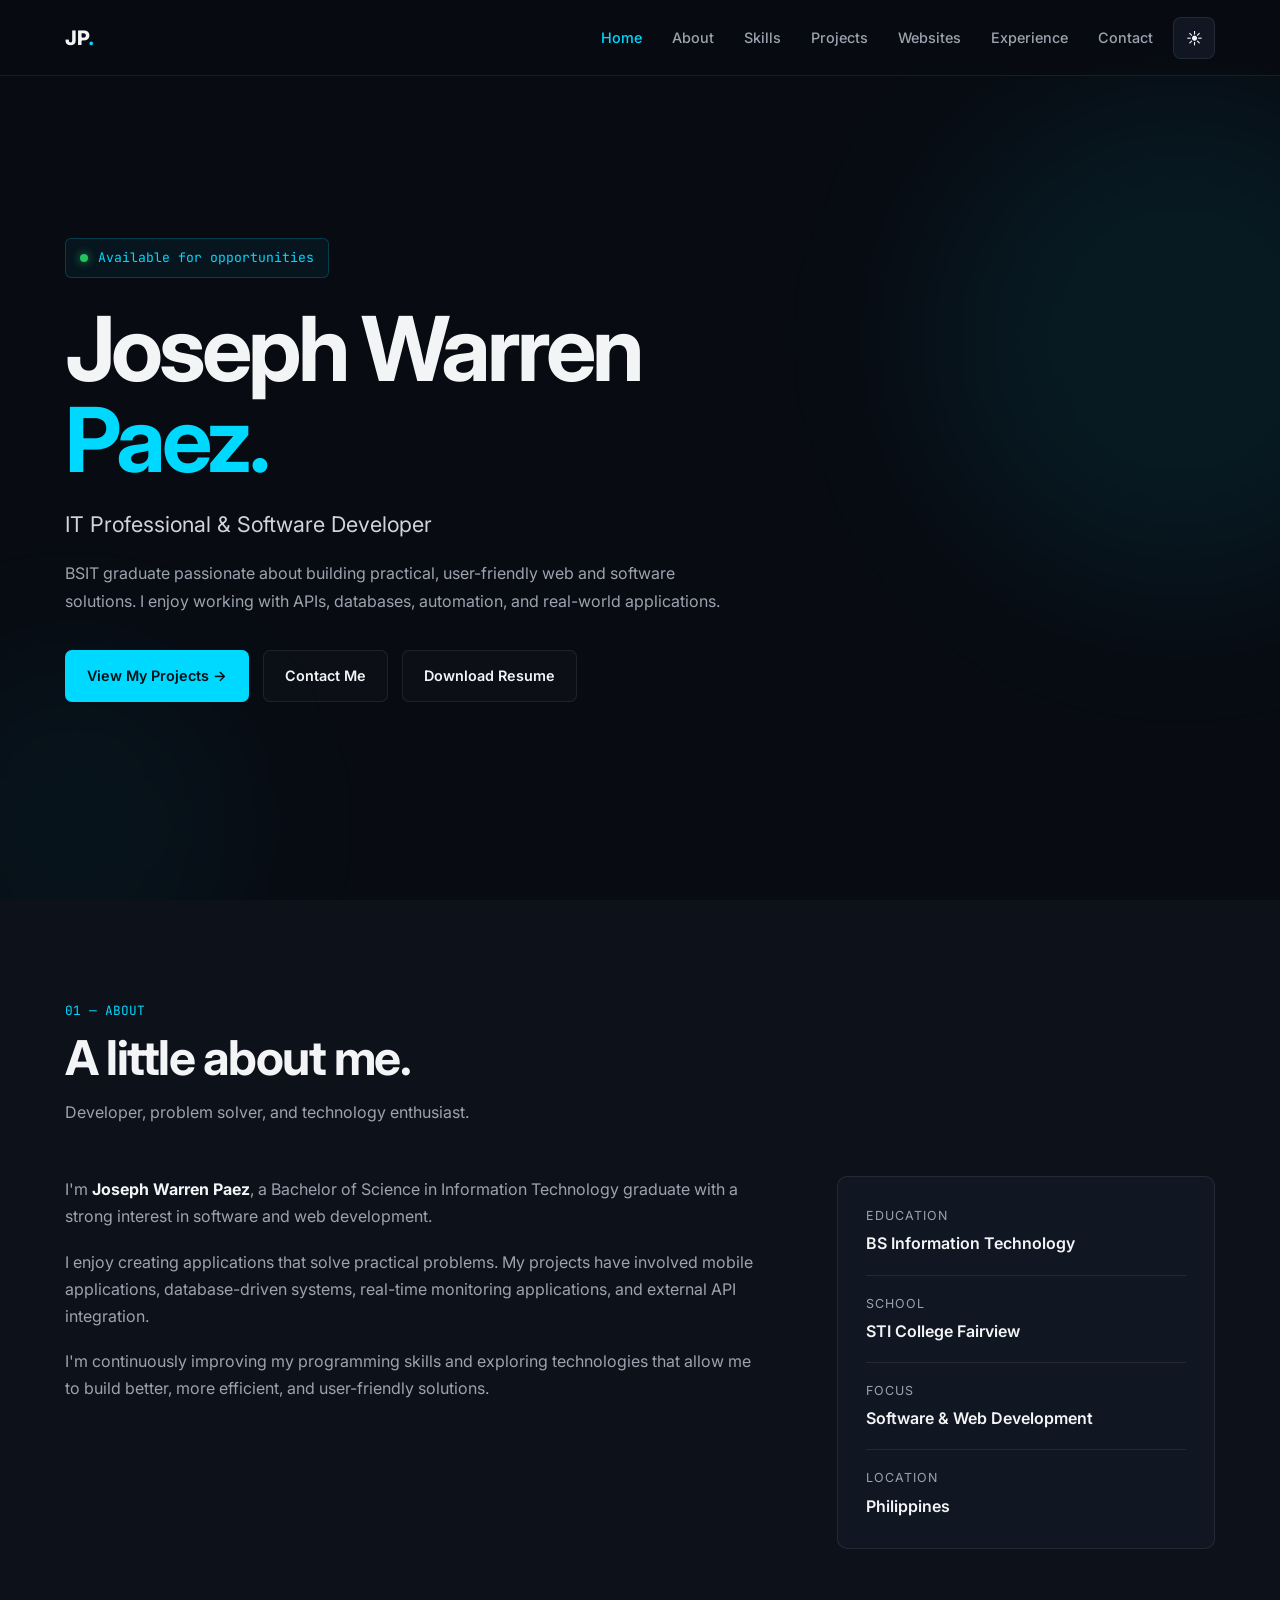
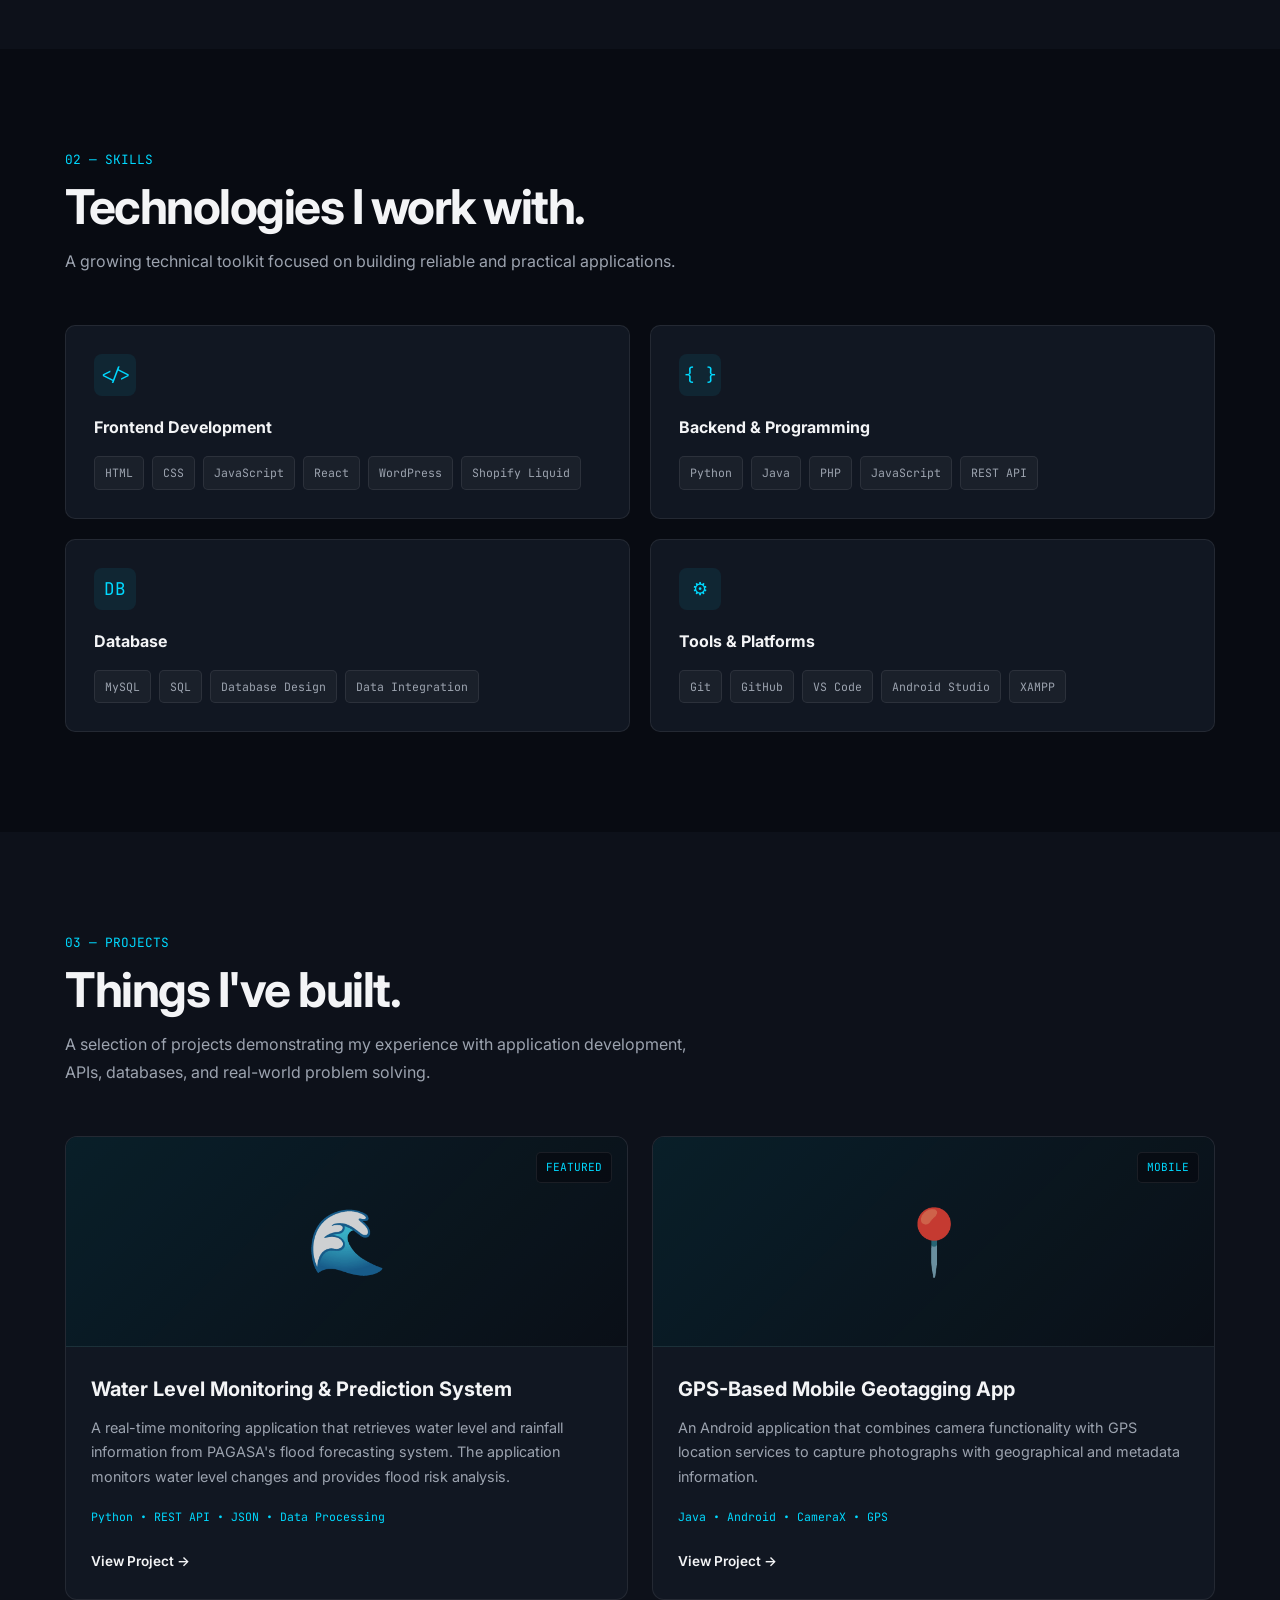
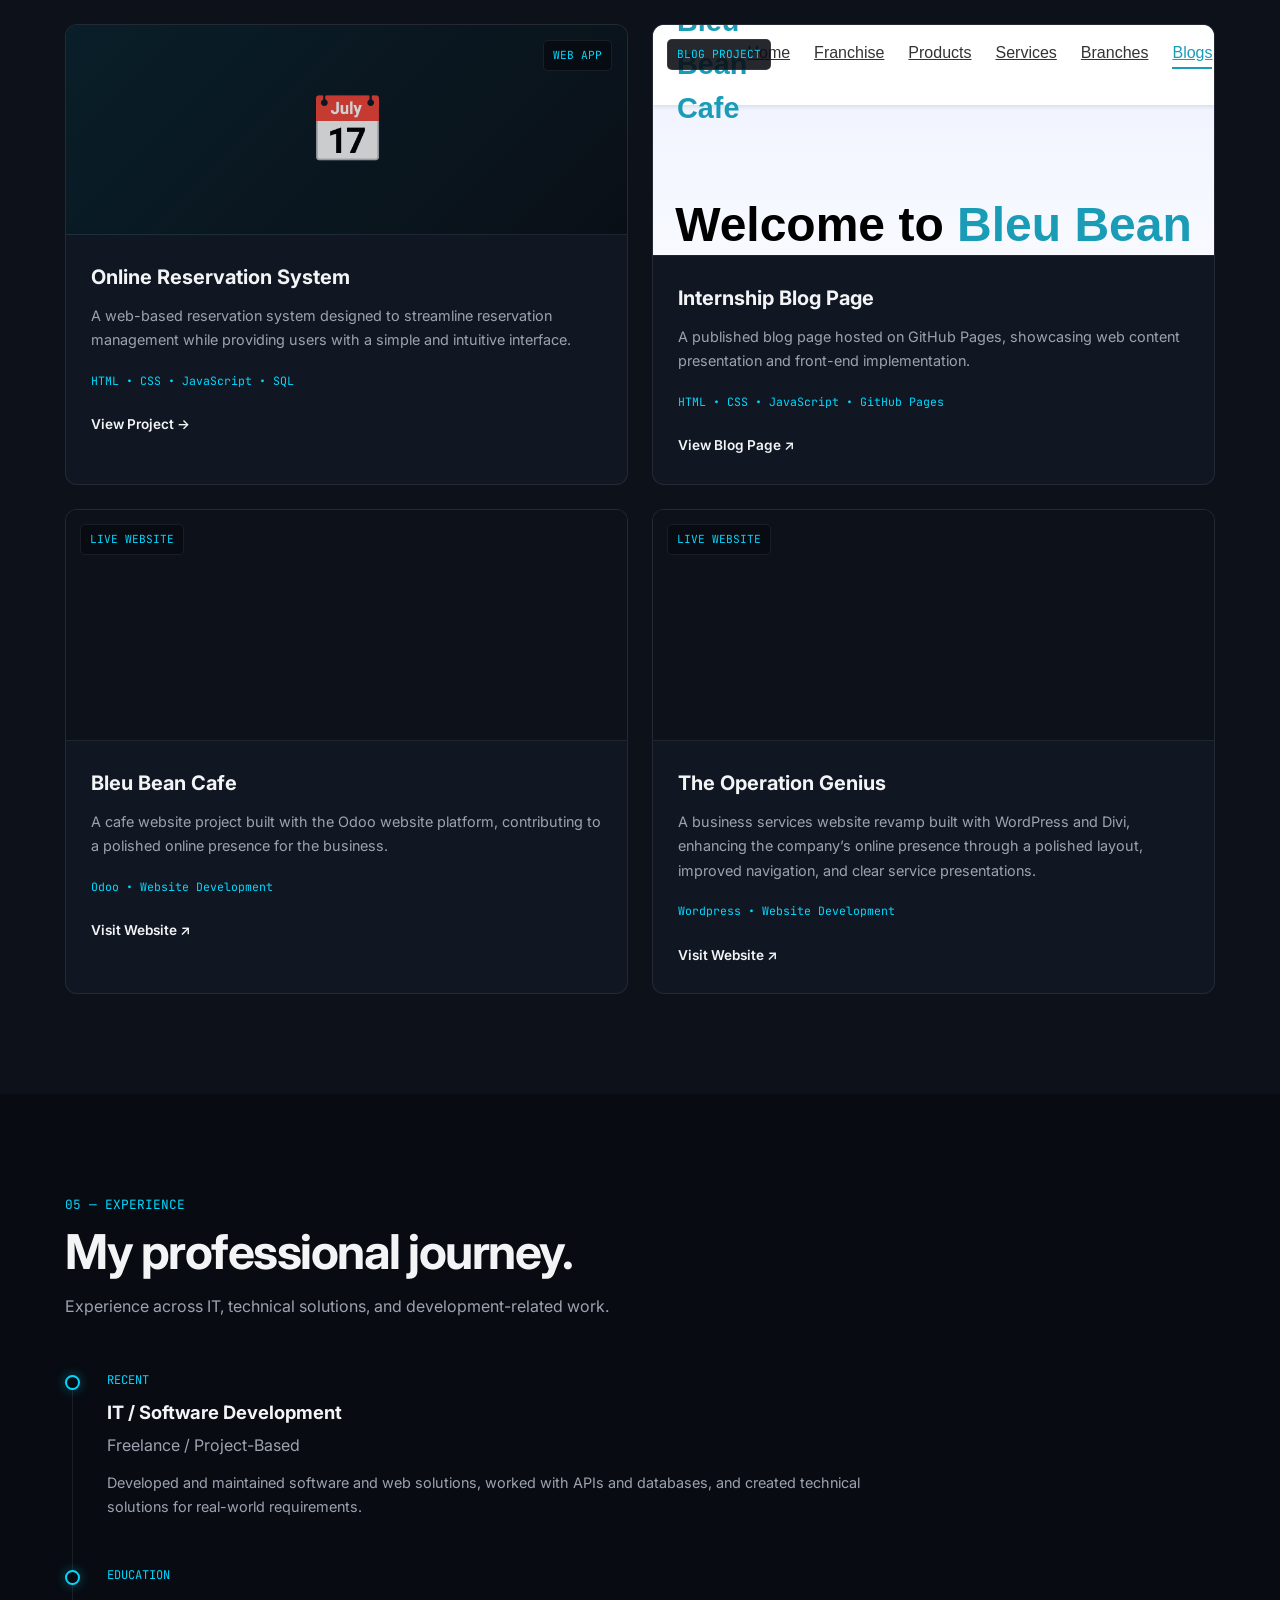
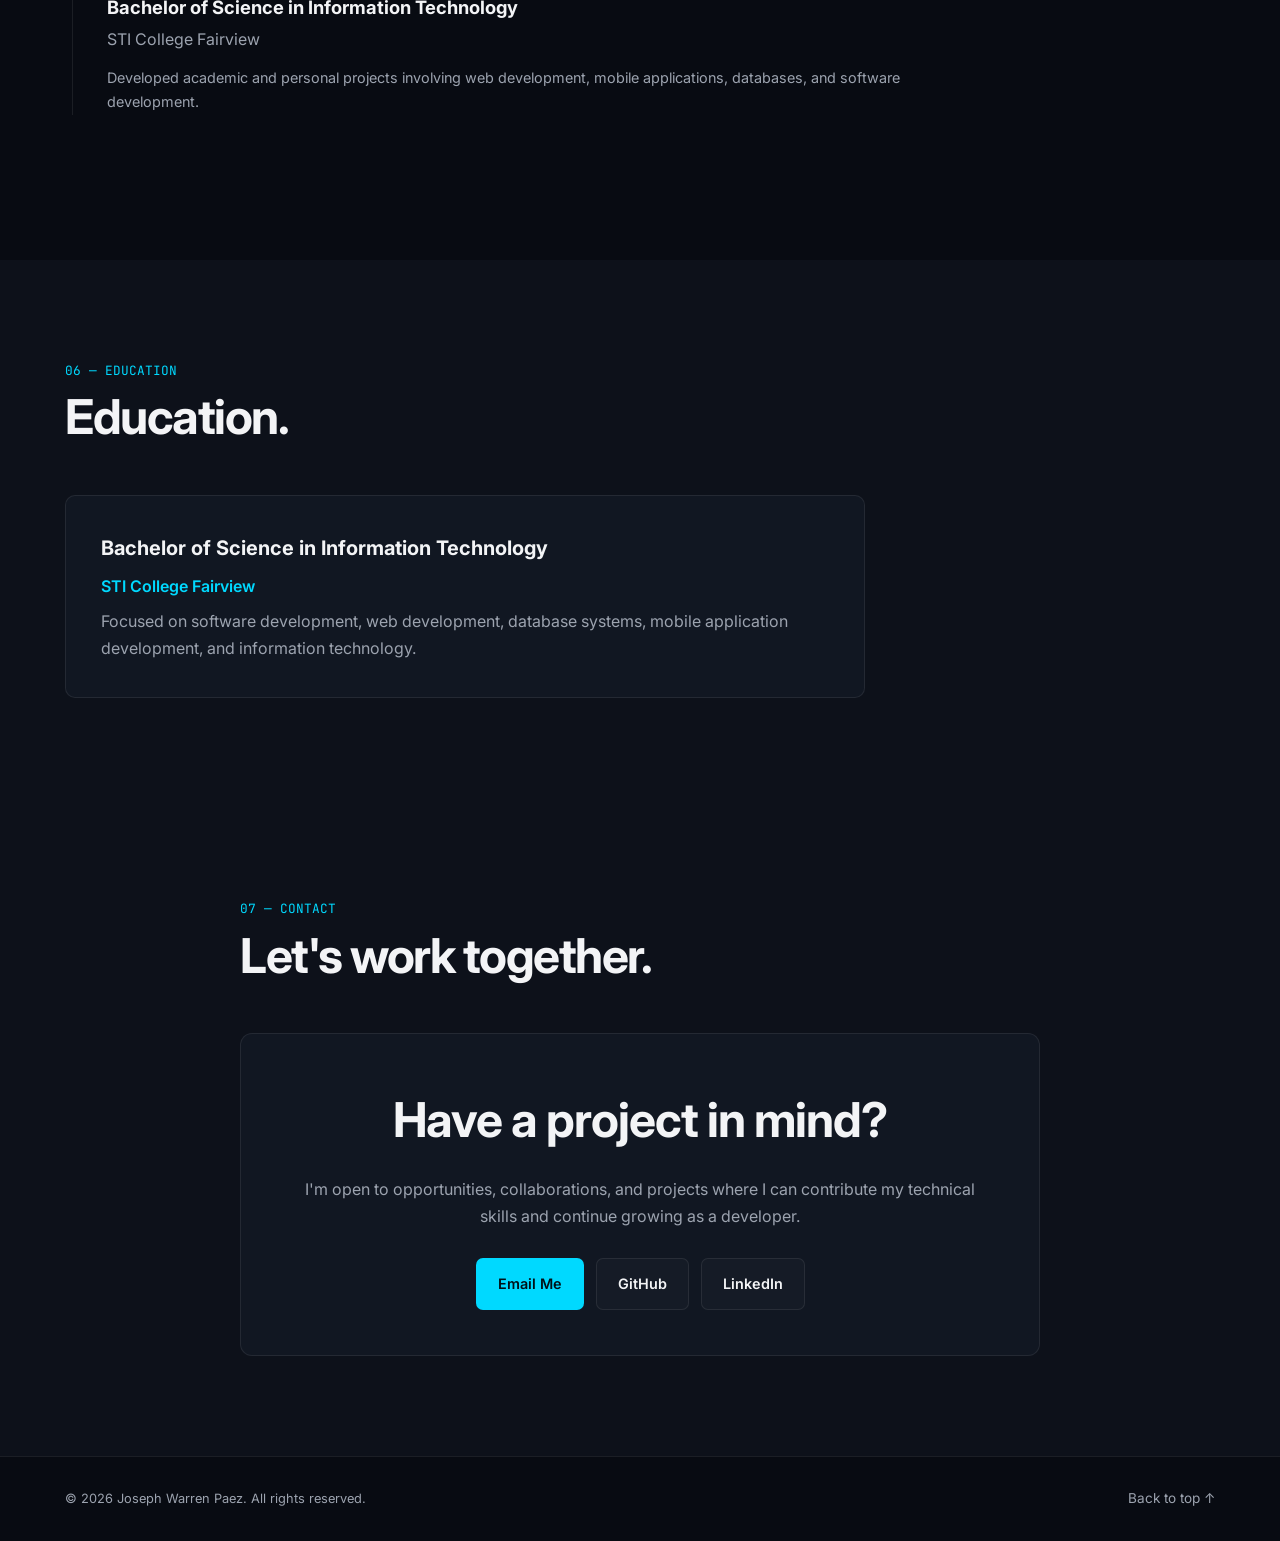
==== commit a68319c2: "Update" ====
--- a/index.html
+++ b/index.html
@@ -1128,6 +1128,19 @@
                     <div class="project-tech"><span>Odoo</span><span>•</span><span>Website Development</span></div>
                     <a href="https://www.bleubeancafe.com/" class="project-link" target="_blank" rel="noopener noreferrer">Visit Website ↗</a>
                 </div>
+            </article>
+
+            <article class="project-card reveal">
+                <div class="website-preview-wrap">
+                    <span class="website-preview-label">LIVE WEBSITE</span>
+                    <iframe class="website-preview" src="https://operationsgenius.net/new-index" title="Bleu Bean Cafe website preview" loading="lazy" sandbox="allow-scripts allow-same-origin" referrerpolicy="no-referrer"></iframe>
+                </div>
+
+                <div class="project-content">
+                    <h3>The Operation Genius</h3>
+                    <p>A business services website revamp built with WordPress and Divi, enhancing the company’s online presence through a polished layout, improved navigation, and clear service presentations.</p>
+                    <div class="project-tech"><span>Wordpress</span><span>•</span><span>Website Development</span></div>
+                    <a href="https://operationsgenius.net/new-index" class="project-link" target="_blank" rel="noopener noreferrer">Visit Website ↗</a>
                 </div>
             </article>
 
